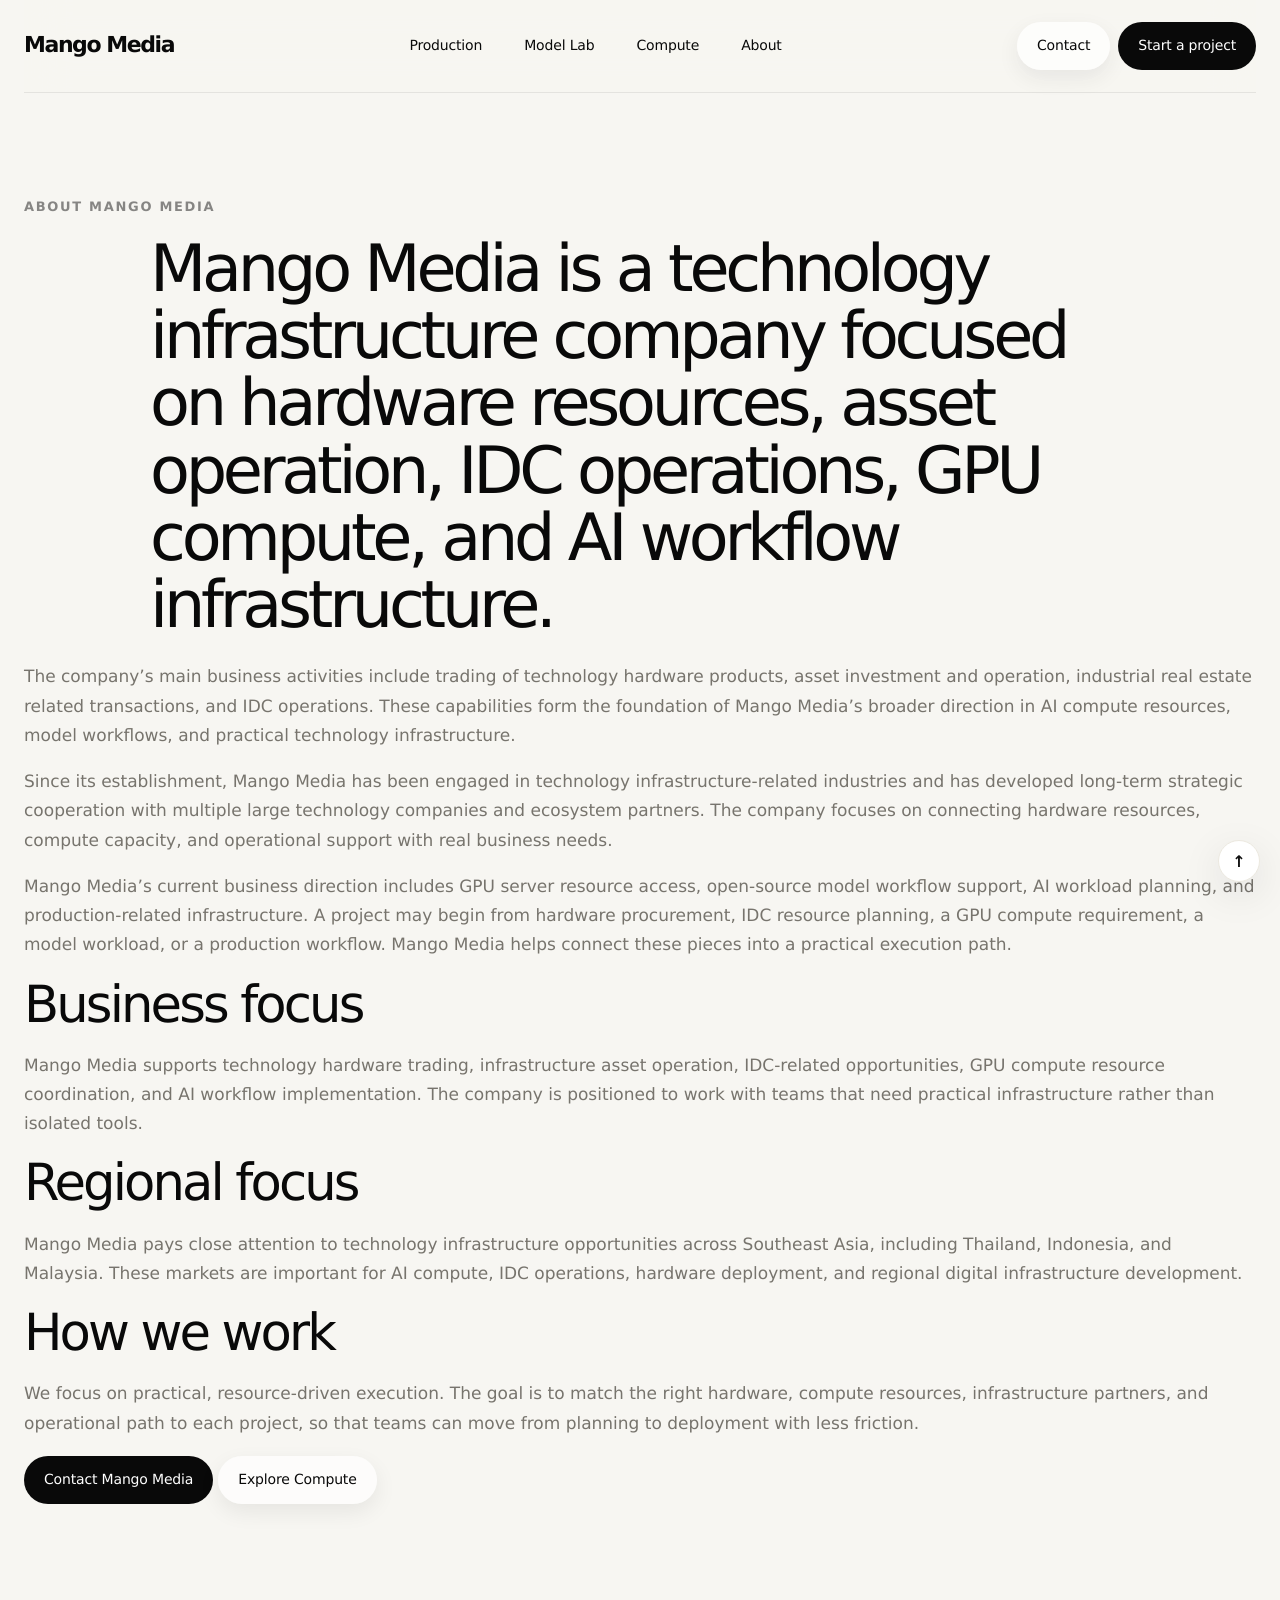
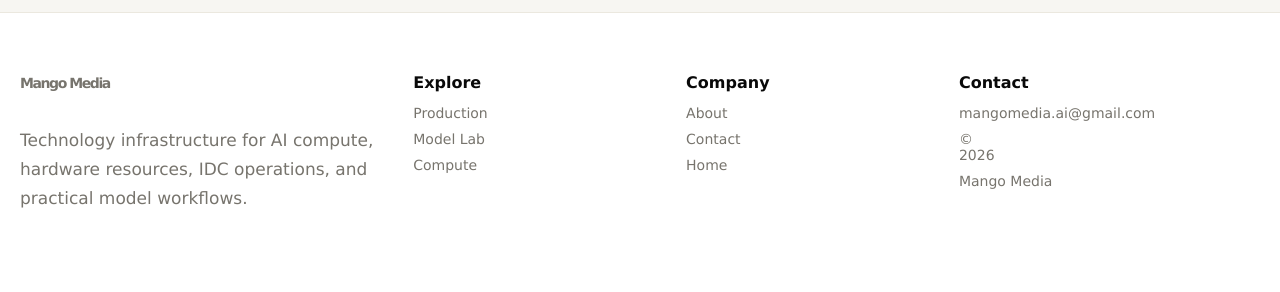
==== about.html @ fd99daa6 "Update about.html" ====
<!doctype html>
<html lang="en">
<head>
  <meta charset="utf-8" />
  <meta name="viewport" content="width=device-width, initial-scale=1" />

  <title>About | Mango Media</title>
  <meta
    name="description"
    content="Mango Media is a technology infrastructure company focused on technology hardware, asset operation, IDC operations, GPU compute resources, and AI workflows."
  />

  <meta property="og:title" content="About | Mango Media" />
  <meta
    property="og:description"
    content="Mango Media connects technology hardware, IDC operations, GPU compute resources, and practical AI workflow infrastructure."
  />
  <meta property="og:type" content="website" />
  <meta property="og:url" content="https://mangomedia.live/about.html" />
  <meta name="theme-color" content="#fbfaf7" />

  <link rel="stylesheet" href="./mango-soft-lsf-style-v5.css?v=20260709-v7" />
  <link rel="stylesheet" href="./mango-lsf-override.css?v=20260709-v1" />
  <link rel="stylesheet" href="./mango-content.css?v=20260710-about-company2" />
</head>

<body>
  <header class="site-header">
    <a class="logo" href="/" aria-label="Mango Media home">
      <span class="logo-symbol">M</span>
      <span>Mango Media</span>
    </a>

    <nav class="nav" aria-label="Main navigation">
      <a href="/production.html">Production</a>
      <a href="/models.html">Model Lab</a>
      <a href="/compute.html">Compute</a>
      <a href="/about.html">About</a>
    </nav>

    <div class="header-actions">
      <a class="soft-btn" href="mailto:mangomedia.ai@gmail.com">Contact</a>
      <a class="dark-btn" href="mailto:mangomedia.ai@gmail.com">Start a project</a>
    </div>
  </header>

  <main id="top">
    <section class="section about-plain-page">
      <div class="about-plain-inner">
        <p class="eyebrow">About Mango Media</p>

        <h1>
          Mango Media is a technology infrastructure company focused on hardware resources,
          asset operation, IDC operations, GPU compute, and AI workflow infrastructure.
        </h1>

        <div class="about-plain-copy">
          <p>
            The company’s main business activities include trading of technology hardware
            products, asset investment and operation, industrial real estate related
            transactions, and IDC operations. These capabilities form the foundation of
            Mango Media’s broader direction in AI compute resources, model workflows, and
            practical technology infrastructure.
          </p>

          <p>
            Since its establishment, Mango Media has been engaged in technology
            infrastructure-related industries and has developed long-term strategic
            cooperation with multiple large technology companies and ecosystem partners.
            The company focuses on connecting hardware resources, compute capacity, and
            operational support with real business needs.
          </p>

          <p>
            Mango Media’s current business direction includes GPU server resource access,
            open-source model workflow support, AI workload planning, and production-related
            infrastructure. A project may begin from hardware procurement, IDC resource
            planning, a GPU compute requirement, a model workload, or a production workflow.
            Mango Media helps connect these pieces into a practical execution path.
          </p>
        </div>

        <div class="about-plain-section">
          <h2>Business focus</h2>

          <p>
            Mango Media supports technology hardware trading, infrastructure asset operation,
            IDC-related opportunities, GPU compute resource coordination, and AI workflow
            implementation. The company is positioned to work with teams that need practical
            infrastructure rather than isolated tools.
          </p>
        </div>

        <div class="about-plain-section">
          <h2>Regional focus</h2>

          <p>
            Mango Media pays close attention to technology infrastructure opportunities
            across Southeast Asia, including Thailand, Indonesia, and Malaysia. These markets
            are important for AI compute, IDC operations, hardware deployment, and regional
            digital infrastructure development.
          </p>
        </div>

        <div class="about-plain-section">
          <h2>How we work</h2>

          <p>
            We focus on practical, resource-driven execution. The goal is to match the right
            hardware, compute resources, infrastructure partners, and operational path to
            each project, so that teams can move from planning to deployment with less
            friction.
          </p>
        </div>

        <div class="about-plain-links">
          <a class="dark-btn large" href="mailto:mangomedia.ai@gmail.com">
            Contact Mango Media
          </a>
          <a class="soft-btn large" href="/compute.html">
            Explore Compute
          </a>
        </div>
      </div>
    </section>
  </main>

  <footer class="footer">
    <div class="container footer-grid">
      <div>
        <a class="logo footer-logo" href="/">
          <span class="logo-symbol">M</span>
          <span>Mango Media</span>
        </a>
        <p>
          Technology infrastructure for AI compute, hardware resources, IDC operations,
          and practical model workflows.
        </p>
      </div>

      <div>
        <strong>Explore</strong>
        <a href="/production.html">Production</a>
        <a href="/models.html">Model Lab</a>
        <a href="/compute.html">Compute</a>
      </div>

      <div>
        <strong>Company</strong>
        <a href="/about.html">About</a>
        <a href="mailto:mangomedia.ai@gmail.com">Contact</a>
        <a href="/">Home</a>
      </div>

      <div>
        <strong>Contact</strong>
        <a href="mailto:mangomedia.ai@gmail.com">mangomedia.ai@gmail.com</a>
        <span>© <span id="year"></span> Mango Media</span>
      </div>
    </div>
  </footer>

  <a class="back-top" href="#top" aria-label="Back to top">↑</a>

  <script>
    document.getElementById("year").textContent = new Date().getFullYear();
  </script>
</body>
</html>
---- mango-soft-lsf-style-v5.css ----
:root {
  --bg: #fbfaf7;
  --paper: #ffffff;
  --text: #050505;
  --muted: #77746e;
  --line: #ebe8df;
  --blue: #e8edff;
  --pink: #fff1f1;
  --cream: #fbf5df;
  --mango: #ffb020;
  --orange: #ff8a1f;
  --shadow: 0 22px 72px rgba(16, 24, 40, 0.07);
  --radius: 28px;
  font-family: Inter, "Helvetica Neue", Arial, ui-sans-serif, system-ui, -apple-system, BlinkMacSystemFont, "Segoe UI", sans-serif;
}

* { box-sizing: border-box; }

html { scroll-behavior: smooth; }

body {
  margin: 0;
  color: var(--text);
  background: #fff;
  font-family: Inter, "Helvetica Neue", Arial, ui-sans-serif, system-ui, -apple-system, BlinkMacSystemFont, "Segoe UI", sans-serif;
  -webkit-font-smoothing: antialiased;
  text-rendering: geometricPrecision;
}

a { color: inherit; text-decoration: none; }

.container {
  width: min(1240px, calc(100% - 40px));
  margin: 0 auto;
}

.site-header {
  position: sticky;
  top: 0;
  z-index: 50;
  height: 100px;
  display: grid;
  grid-template-columns: 1fr auto 1fr;
  align-items: center;
  gap: 24px;
  padding: 0 34px;
  border-bottom: 1px solid rgba(235, 232, 223, 0.72);
  background: rgba(251, 250, 247, 0.92);
  backdrop-filter: blur(18px);
}

.logo {
  display: inline-flex;
  align-items: center;
  gap: 8px;
  justify-self: start;
  color: #050505;
  font-size: 24px;
  font-weight: 760;
  letter-spacing: -0.065em;
}

.logo-symbol { display: none; }

.nav {
  display: flex;
  align-items: center;
  justify-content: center;
  gap: 50px;
  color: #111;
  font-size: 17px;
  font-weight: 520;
  letter-spacing: -0.02em;
}

.nav a:hover { color: #57524c; }

.header-actions {
  justify-self: end;
  display: flex;
  align-items: center;
  gap: 14px;
}

.soft-btn,
.dark-btn,
.outline-btn {
  display: inline-flex;
  align-items: center;
  justify-content: center;
  min-height: 54px;
  padding: 0 26px;
  border-radius: 999px;
  font-size: 17px;
  font-weight: 650;
  letter-spacing: -0.025em;
  transition: transform .2s ease, box-shadow .2s ease, background .2s ease;
}

.soft-btn,
.outline-btn {
  color: #111;
  background: rgba(255, 255, 255, .74);
  box-shadow: 0 14px 42px rgba(16, 24, 40, .045);
}

.dark-btn {
  color: #fff;
  background: #050505;
  box-shadow: 0 14px 42px rgba(16, 24, 40, .13);
}

.dark-btn.large,
.soft-btn.large {
  min-height: 58px;
  padding: 0 30px;
}

.soft-btn:hover,
.dark-btn:hover,
.outline-btn:hover {
  transform: translateY(-2px);
}

.hero {
  position: relative;
  min-height: 570px;
  display: grid;
  align-items: center;
  overflow: hidden;
  border-bottom: 1px solid rgba(235, 232, 223, .66);
  background: #f8f7f1;
}

.hero-wash {
  position: absolute;
  inset: 0;
  background:
    radial-gradient(ellipse at 10% 26%, rgba(222, 229, 255, .86) 0%, rgba(232, 237, 255, .56) 20%, rgba(244, 246, 255, .18) 44%, transparent 67%),
    radial-gradient(ellipse at 53% 18%, rgba(255, 232, 231, .56) 0%, rgba(255, 241, 239, .34) 24%, rgba(255, 248, 246, .12) 46%, transparent 68%),
    radial-gradient(ellipse at 91% 26%, rgba(255, 244, 211, .92) 0%, rgba(255, 248, 226, .58) 24%, rgba(255, 251, 240, .18) 48%, transparent 71%),
    linear-gradient(180deg, #fdfdff 0%, #fbfaf6 56%, #f7f6ef 100%);
}

.hero-wash::before {
  content: "";
  position: absolute;
  inset: -30%;
  background:
    radial-gradient(ellipse at 13% 28%, rgba(174, 192, 255, .22), transparent 34%),
    radial-gradient(ellipse at 52% 16%, rgba(255, 184, 180, .14), transparent 34%),
    radial-gradient(ellipse at 90% 24%, rgba(255, 224, 135, .24), transparent 33%);
  filter: blur(96px);
  opacity: .8;
}

.hero-wash::after {
  content: "";
  position: absolute;
  inset: 0;
  background:
    linear-gradient(180deg, rgba(255,255,255,.44) 0%, rgba(255,255,255,.24) 46%, rgba(247,246,239,.72) 100%),
    radial-gradient(ellipse at 50% 76%, rgba(255,255,255,.30), transparent 50%);
}

.hero-inner {
  position: relative;
  z-index: 1;
  text-align: center;
  padding: 78px 0 88px;
}

.eyebrow {
  margin: 0 0 22px;
  color: rgba(0, 0, 0, .46);
  font-size: 13px;
  line-height: 1;
  font-weight: 650;
  letter-spacing: .13em;
  text-transform: uppercase;
}

h1, h2, h3, p { margin-top: 0; }

h1 {
  max-width: 980px;
  margin: 0 auto 24px;
  font-size: clamp(46px, 5.1vw, 72px);
  line-height: 1.03;
  letter-spacing: -0.065em;
  font-weight: 500;
}

h2 {
  margin-bottom: 20px;
  font-size: clamp(34px, 4vw, 58px);
  line-height: 1.06;
  letter-spacing: -0.056em;
  font-weight: 520;
}

h3 {
  margin-bottom: 12px;
  font-size: 24px;
  letter-spacing: -0.04em;
  font-weight: 620;
}

p {
  color: var(--muted);
  font-size: 17px;
  line-height: 1.72;
}

.lead {
  max-width: 860px;
  margin: 0 auto;
  color: #7a756e;
  font-size: clamp(16px, 1.65vw, 22px);
  line-height: 1.5;
  letter-spacing: -0.022em;
  font-weight: 400;
}

.hero-actions {
  display: flex;
  flex-wrap: wrap;
  justify-content: center;
  gap: 14px;
  margin-top: 34px;
}

.tabs-section {
  background: #f8f7f2;
  border-bottom: 1px solid rgba(235, 232, 223, 0.9);
}

.tab-row {
  display: flex;
  justify-content: center;
  gap: 36px;
  padding: 22px 0;
}

.tab-row a {
  padding: 14px 24px;
  border-radius: 999px;
  color: #77746e;
  font-size: 17px;
  font-weight: 520;
  letter-spacing: -0.02em;
}

.tab-row a.active {
  color: #111;
  background: #fff;
  box-shadow: 0 18px 50px rgba(16, 24, 40, .065);
}

.section {
  padding: 90px 0;
  background: #fff;
}

.soft-section,
.workflow-section {
  background: linear-gradient(180deg, #f8f7f2, #fff);
  border-top: 1px solid rgba(235,232,223,.78);
  border-bottom: 1px solid rgba(235,232,223,.78);
}

.section-title {
  max-width: 920px;
  margin-bottom: 40px;
}

.section-title.compact {
  max-width: 600px;
  margin-bottom: 0;
}

.feature-layout,
.workflow-grid,
.two-column {
  display: grid;
  grid-template-columns: .95fr 1.05fr;
  gap: 28px;
  align-items: center;
}

.large-card {
  min-height: 430px;
  padding: 40px;
  border-radius: var(--radius);
  background:
    radial-gradient(circle at 82% 16%, rgba(255, 235, 190, .46), transparent 14rem),
    linear-gradient(135deg, #ffffff 0%, #f7f7f4 100%);
  border: 1px solid var(--line);
  box-shadow: var(--shadow);
}

.card-kicker {
  color: #111;
  font-weight: 650;
  letter-spacing: .12em;
  text-transform: uppercase;
  font-size: 13px;
}

.large-card h3 {
  max-width: 560px;
  font-size: clamp(36px, 4vw, 56px);
  line-height: 1.06;
  font-weight: 520;
}

.stacked-cards,
.model-panel,
.workflow-board,
.tech-stack {
  display: grid;
  gap: 16px;
}

.mini-card,
.api-feature-grid article,
.application-grid article,
.tech-stack div,
.model-panel div,
.board-row,
.code-card,
.cta-box {
  border: 1px solid var(--line);
  border-radius: 26px;
  background: rgba(255,255,255,.92);
  box-shadow: 0 16px 60px rgba(16,24,40,.052);
}

.mini-card,
.model-panel div,
.tech-stack div {
  padding: 26px;
}

.number {
  display: inline-flex;
  align-items: center;
  justify-content: center;
  min-width: 44px;
  height: 44px;
  margin-bottom: 20px;
  padding: 0 12px;
  border-radius: 14px;
  color: #111;
  background: #f5f1e7;
  font-size: 13px;
  font-weight: 650;
}

.model-panel strong,
.model-panel span,
.tech-stack strong,
.tech-stack span {
  display: block;
}

.model-panel span,
.tech-stack span {
  margin-top: 8px;
  color: var(--muted);
  line-height: 1.65;
}

.board-row {
  display: grid;
  grid-template-columns: 64px 1fr;
  gap: 18px;
  padding: 24px;
}

.board-row.active {
  background:
    radial-gradient(circle at 90% 20%, rgba(255, 240, 190, .32), transparent 16rem),
    #fff;
}

.board-row > span {
  display: grid;
  place-items: center;
  width: 50px;
  height: 50px;
  border-radius: 16px;
  color: #111;
  background: #f5f1e7;
  font-weight: 650;
}

.board-row strong { display: block; margin-bottom: 7px; }
.board-row p { margin-bottom: 0; font-size: 15.5px; }

.api-section {
  background:
    radial-gradient(circle at 8% 16%, rgba(205, 216, 255, .28), transparent 26rem),
    radial-gradient(circle at 82% 20%, rgba(255, 238, 178, .28), transparent 28rem),
    #fff;
}

.api-heading {
  display: flex;
  justify-content: space-between;
  align-items: end;
  gap: 22px;
  margin-bottom: 34px;
}

.api-heading h2 { max-width: 780px; }

.api-grid {
  display: grid;
  grid-template-columns: 1.04fr .96fr;
  gap: 24px;
  align-items: stretch;
}

.code-card {
  overflow: hidden;
  background: #111;
  border-color: #242424;
  box-shadow: 0 24px 80px rgba(16, 24, 40, .16);
}

.code-top {
  display: flex;
  align-items: center;
  gap: 8px;
  padding: 16px 18px;
  border-bottom: 1px solid rgba(255,255,255,.10);
  color: #e6e6e6;
}

.code-top span {
  width: 11px;
  height: 11px;
  border-radius: 50%;
  background: #555;
}

.code-top span:first-child { background: #ff6b6b; }
.code-top span:nth-child(2) { background: #ffbf3f; }
.code-top span:nth-child(3) { background: #42c7ff; }

.code-top strong {
  margin-left: 8px;
  font-size: 13px;
}

pre {
  margin: 0;
  padding: 26px;
  overflow: auto;
  color: #f2f2f2;
  font-size: 14px;
  line-height: 1.75;
}

code { font-family: "SFMono-Regular", Consolas, "Liberation Mono", monospace; }

.api-feature-grid {
  display: grid;
  grid-template-columns: 1fr 1fr;
  gap: 14px;
}

.api-feature-grid article { padding: 24px; }
.api-feature-grid h3 { font-size: 20px; }
.api-feature-grid p { margin-bottom: 0; font-size: 15px; }

.application-grid {
  display: grid;
  grid-template-columns: repeat(3, 1fr);
  gap: 18px;
}

.application-grid article {
  min-height: 170px;
  padding: 26px;
}

.application-grid span {
  display: block;
  margin-bottom: 18px;
  color: #77746e;
  font-size: 13px;
  font-weight: 650;
  text-transform: uppercase;
  letter-spacing: .08em;
}

.application-grid p {
  margin-bottom: 0;
  font-size: 15px;
}

.final-cta { padding-bottom: 72px; }

.cta-box {
  padding: 54px;
  background:
    radial-gradient(circle at 18% 26%, rgba(205, 216, 255, .30), transparent 22rem),
    radial-gradient(circle at 78% 24%, rgba(255, 238, 178, .34), transparent 23rem),
    linear-gradient(135deg, #fff, #f8f7f2);
}

.cta-box h2 { max-width: 820px; }
.cta-box p { max-width: 760px; }

.footer {
  padding: 60px 0;
  border-top: 1px solid var(--line);
  background: white;
}

.footer-grid {
  display: grid;
  grid-template-columns: 1.5fr 1fr 1fr 1.25fr;
  gap: 32px;
}

.footer p {
  max-width: 360px;
  margin-top: 16px;
}

.footer strong,
.footer a,
.footer span { display: block; }

.footer strong { margin-bottom: 14px; }

.footer a,
.footer span {
  margin-bottom: 10px;
  color: var(--muted);
  font-size: 14px;
}

.back-top {
  position: fixed;
  right: 20px;
  bottom: 18px;
  display: grid;
  place-items: center;
  width: 42px;
  height: 42px;
  border: 1px solid var(--line);
  border-radius: 999px;
  background: white;
  box-shadow: 0 12px 40px rgba(16,24,40,.10);
  color: #111;
  font-weight: 650;
}

@media (max-width: 1060px) {
  .site-header {
    grid-template-columns: 1fr auto;
  }
  .nav {
    display: none;
  }
  .hero {
    min-height: 540px;
  }
  .feature-layout,
  .workflow-grid,
  .two-column,
  .api-grid {
    grid-template-columns: 1fr;
  }
  .section-title.compact { margin-bottom: 24px; }
  .application-grid { grid-template-columns: 1fr 1fr; }
  .footer-grid { grid-template-columns: 1fr 1fr; }
}

@media (max-width: 680px) {
  .container { width: min(100% - 28px, 1240px); }
  .site-header {
    height: 78px;
    padding: 0 16px;
  }
  .logo {
    font-size: 21px;
  }
  .soft-btn:not(.large) { display: none; }
  .dark-btn {
    min-height: 46px;
    padding: 0 17px;
    font-size: 15px;
  }
  .hero {
    min-height: 520px;
  }
  .hero-inner {
    padding: 68px 0 78px;
  }
  h1 {
    font-size: 40px;
    letter-spacing: -.055em;
    font-weight: 500;
  }
  h2 { font-size: 35px; }
  .lead { font-size: 18px; }
  .hero-actions,
  .hero-actions a { width: 100%; }
  .tab-row {
    justify-content: flex-start;
    gap: 8px;
    overflow-x: auto;
    padding: 18px 0;
  }
  .tab-row a {
    white-space: nowrap;
    font-size: 15px;
    padding: 12px 16px;
  }
  .section { padding: 64px 0; }
  .api-heading { display: block; }
  .api-feature-grid,
  .application-grid,
  .footer-grid { grid-template-columns: 1fr; }
  .large-card,
  .cta-box { padding: 28px; }
  pre { font-size: 12px; }
}
---- mango-lsf-override.css ----
/* Light Speed Future reference override layer for Mango Media */
:root {
  --paper: #f7f6f2;
  --white: #ffffff;
  --ink: #090909;
  --muted: #77746d;
  --line-soft: rgba(9, 9, 9, 0.08);
}

body {
  background: #f7f6f2 !important;
  color: var(--ink) !important;
  font-family: Inter, ui-sans-serif, system-ui, -apple-system, BlinkMacSystemFont, "Segoe UI", sans-serif !important;
}

.site-header {
  position: sticky !important;
  top: 0 !important;
  z-index: 100 !important;
  width: min(1400px, calc(100% - 48px)) !important;
  height: auto !important;
  margin: 0 auto !important;
  display: grid !important;
  grid-template-columns: auto 1fr auto !important;
  align-items: center !important;
  gap: 28px !important;
  padding: 22px 0 !important;
  border-bottom: 0 !important;
  background: rgba(247, 246, 242, 0.86) !important;
  backdrop-filter: blur(20px) !important;
  box-shadow: none !important;
}

.logo {
  display: inline-flex !important;
  align-items: center !important;
  gap: 8px !important;
  color: var(--ink) !important;
  font-size: 22px !important;
  font-weight: 760 !important;
  line-height: 1 !important;
  letter-spacing: -0.065em !important;
  white-space: nowrap !important;
}

.logo-symbol {
  display: none !important;
}

.nav {
  display: flex !important;
  justify-content: center !important;
  align-items: center !important;
  gap: 8px !important;
  color: var(--ink) !important;
  font-size: 14px !important;
  font-weight: 400 !important;
  letter-spacing: -0.012em !important;
}

.nav a {
  border-radius: 999px !important;
  padding: 11px 17px !important;
  background: transparent !important;
  transition: background 160ms ease, box-shadow 160ms ease, transform 160ms ease !important;
}

.nav a:hover {
  color: var(--ink) !important;
  background: rgba(9, 9, 9, 0.055) !important;
}

.header-actions {
  justify-self: end !important;
  gap: 8px !important;
}

.soft-btn,
.dark-btn,
.outline-btn {
  min-height: 48px !important;
  padding: 12px 20px !important;
  border-radius: 999px !important;
  border: 0 !important;
  font-size: 14px !important;
  font-weight: 400 !important;
  line-height: 1 !important;
  letter-spacing: -0.012em !important;
}

.soft-btn,
.outline-btn {
  color: var(--ink) !important;
  background: rgba(255, 255, 255, 0.72) !important;
  box-shadow: 0 8px 22px rgba(9, 9, 9, 0.07) !important;
}

.dark-btn {
  color: #ffffff !important;
  background: var(--ink) !important;
  box-shadow: none !important;
}

.dark-btn.large,
.soft-btn.large {
  min-height: 48px !important;
  padding: 12px 20px !important;
}

.hero {
  position: relative !important;
  width: min(1400px, calc(100% - 48px)) !important;
  min-height: 0 !important;
  margin: 0 auto !important;
  padding: 92px 0 54px !important;
  border: 0 !important;
  border-radius: 0 !important;
  background: transparent !important;
  box-shadow: none !important;
  overflow: visible !important;
  isolation: isolate !important;
  text-align: center !important;
}

.hero-wash {
  position: absolute !important;
  top: 0 !important;
  bottom: 0 !important;
  left: 50% !important;
  right: auto !important;
  width: 100vw !important;
  transform: translateX(-50%) !important;
  z-index: 0 !important;
  pointer-events: none !important;
  background:
    radial-gradient(circle at 12% 18%, rgba(49, 92, 255, 0.13), transparent 24rem),
    radial-gradient(circle at 58% 18%, rgba(255, 205, 222, 0.18), transparent 24rem),
    radial-gradient(circle at 92% 58%, rgba(232, 213, 180, 0.22), transparent 22rem),
    linear-gradient(135deg, #ffffff 0%, #f7f6f2 48%, #efede5 100%) !important;
}

.hero-wash::before {
  content: "" !important;
  position: absolute !important;
  inset: 0 !important;
  background:
    radial-gradient(circle at 30% 34%, rgba(180, 196, 255, 0.22), transparent 22rem),
    radial-gradient(circle at 66% 28%, rgba(255, 218, 230, 0.18), transparent 22rem) !important;
  filter: blur(10px) !important;
  opacity: 1 !important;
  pointer-events: none !important;
}

.hero-wash::after {
  display: none !important;
}

.hero-inner {
  position: relative !important;
  z-index: 1 !important;
  width: 100% !important;
  max-width: none !important;
  padding: 0 !important;
  text-align: center !important;
}

.hero .eyebrow {
  display: none !important;
}

.hero h1 {
  max-width: 780px !important;
  margin: 0 auto 24px !important;
  color: var(--ink) !important;
  font-size: clamp(30px, 4.2vw, 56px) !important;
  font-weight: 400 !important;
  line-height: 1.1 !important;
  letter-spacing: -0.044em !important;
}

.hero .lead {
  max-width: 680px !important;
  margin: 0 auto 28px !important;
  color: var(--muted) !important;
  font-size: clamp(16px, 1.35vw, 19px) !important;
  font-weight: 360 !important;
  line-height: 1.48 !important;
  letter-spacing: -0.018em !important;
}

.hero-actions {
  justify-content: center !important;
  flex-wrap: wrap !important;
  gap: 12px !important;
  margin-top: 0 !important;
  margin-bottom: 54px !important;
}

.tabs-section {
  background: rgba(247, 246, 242, 0.84) !important;
  border-bottom: 0 !important;
  backdrop-filter: blur(18px) !important;
}

.tabs-section .container {
  width: min(1400px, calc(100% - 48px)) !important;
}

.tab-row {
  justify-content: center !important;
  gap: 10px !important;
  padding: 14px 0 !important;
}

.tab-row a {
  border-radius: 999px !important;
  padding: 10px 15px !important;
  color: var(--muted) !important;
  font-size: 14px !important;
  font-weight: 400 !important;
  letter-spacing: -0.012em !important;
}

.tab-row a.active,
.tab-row a:hover {
  background: #ffffff !important;
  color: var(--ink) !important;
  box-shadow: 0 8px 24px rgba(9, 9, 9, 0.06) !important;
}

.section {
  width: min(1400px, calc(100% - 48px)) !important;
  margin: 0 auto !important;
  padding: 108px 0 !important;
  border-top: 1px solid var(--line-soft) !important;
  background: transparent !important;
}

.section-title,
.api-heading {
  margin-bottom: 44px !important;
}

.section-title h2,
.api-heading h2,
.cta-box h2,
.large-card h3 {
  font-size: clamp(21px, 2.2vw, 32px) !important;
  font-weight: 320 !important;
  line-height: 1.18 !important;
  letter-spacing: -0.034em !important;
}

.section-title p,
.api-heading p,
.card-kicker,
.application-grid span {
  color: var(--muted) !important;
  font-size: clamp(17px, 1.25vw, 20px) !important;
  font-weight: 360 !important;
  letter-spacing: -0.01em !important;
  text-transform: none !important;
}

.section-title > p:not(.eyebrow),
.section-title span,
.api-heading span,
.mini-card p,
.model-panel span,
.tech-stack span,
.application-grid p,
.board-row p,
.cta-box p {
  color: var(--muted) !important;
  font-size: clamp(15px, 1.18vw, 18px) !important;
  font-weight: 360 !important;
  line-height: 1.55 !important;
  letter-spacing: -0.018em !important;
}

.mini-card,
.model-panel div,
.tech-stack div,
.board-row,
.api-feature-grid article,
.application-grid article,
.cta-box {
  border: 1px solid var(--line-soft) !important;
  background: rgba(255, 255, 255, 0.72) !important;
  box-shadow: none !important;
}

@media (max-width: 1120px) {
  .site-header,
  .hero,
  .section,
  .tabs-section .container {
    width: min(100% - 32px, 1400px) !important;
  }

  .site-header {
    grid-template-columns: 1fr auto !important;
    row-gap: 10px !important;
    align-items: center !important;
  }

  .nav {
    grid-column: 1 / -1 !important;
    justify-content: flex-start !important;
    overflow-x: auto !important;
    padding: 8px 0 2px !important;
    scrollbar-width: none !important;
  }

  .nav::-webkit-scrollbar {
    display: none !important;
  }
}

@media (max-width: 720px) {
  .site-header,
  .hero,
  .section,
  .tabs-section .container {
    width: min(100% - 24px, 1400px) !important;
  }

  .logo {
    font-size: 20px !important;
  }

  .soft-btn:not(.large) {
    display: none !important;
  }

  .hero {
    padding: 58px 0 34px !important;
  }

  .hero h1 {
    max-width: 92% !important;
    font-size: clamp(30px, 9vw, 44px) !important;
    line-height: 1.08 !important;
  }

  .hero .lead {
    max-width: 92% !important;
    font-size: 16px !important;
    line-height: 1.5 !important;
  }

  .hero-actions {
    margin-bottom: 36px !important;
  }

  .dark-btn,
  .soft-btn,
  .outline-btn {
    min-height: 42px !important;
    padding: 10px 15px !important;
    font-size: 14px !important;
  }
}
---- mango-content.css ----
/* Mango Media content structure */

.centered-home {
  max-width: 780px;
  margin-left: auto;
  margin-right: auto;
  text-align: center;
}
.home-summary .centered-home {
  max-width: 1120px;
}

.home-summary .centered-home h2 {
  max-width: 1120px;
  margin-left: auto;
  margin-right: auto;
}

/* Capability cards */

.capability-grid {
  display: grid;
  grid-template-columns: repeat(3, minmax(0, 1fr));
  gap: 18px;
}

.capability-card,
.detail-card,
.detail-panel {
  border: 1px solid rgba(9, 9, 9, 0.08);
  border-radius: 28px;
  background: rgba(255, 255, 255, 0.72);
  padding: 26px;
}

.capability-card {
  min-height: 280px;
  display: flex;
  flex-direction: column;
}

.capability-card h3,
.detail-card h3,
.detail-panel h3 {
  margin: 0 0 12px;
  font-size: clamp(18px, 1.6vw, 24px);
  font-weight: 360;
  line-height: 1.18;
  letter-spacing: -0.032em;
}

.capability-card p,
.detail-card p,
.detail-panel p,
.detail-card li,
.detail-panel li {
  color: var(--muted, #77746d);
  font-size: clamp(15px, 1.08vw, 17px);
  font-weight: 360;
  line-height: 1.55;
  letter-spacing: -0.018em;
}

.card-link {
  width: fit-content;
  margin-top: auto;
  border-radius: 999px;
  padding: 10px 14px;
  color: #090909;
  background: #ffffff;
  box-shadow: 0 8px 24px rgba(9, 9, 9, 0.06);
  font-size: 14px;
}

/* Generic split layout */

.split-lite {
  display: grid;
  grid-template-columns: 0.9fr 0.8fr;
  gap: 56px;
  align-items: start;
}

/* Subpage layout */

.subpage-hero .hero-inner {
  padding: 72px 0 76px;
}

.subpage-hero h1 {
  max-width: 860px;
}

.detail-grid {
  display: grid;
  grid-template-columns: repeat(3, minmax(0, 1fr));
  gap: 18px;
}

.detail-grid.two {
  grid-template-columns: repeat(2, minmax(0, 1fr));
}

.detail-card ul,
.detail-panel ul {
  margin: 18px 0 0;
  padding-left: 18px;
}

.detail-card li,
.detail-panel li {
  margin-bottom: 8px;
}

.detail-panel {
  margin-top: 18px;
}

.back-link {
  display: inline-flex;
  width: fit-content;
  margin-bottom: 24px;
  border-radius: 999px;
  padding: 10px 14px;
  color: #090909;
  background: rgba(255, 255, 255, 0.72);
  box-shadow: 0 8px 24px rgba(9, 9, 9, 0.06);
  font-size: 14px;
}

/* Homepage media system section */

.media-system-section {
  padding: 72px 0;
}

.media-system-panel {
  position: relative;
  overflow: hidden;
  display: grid;
  grid-template-columns: 0.95fr 0.75fr;
  gap: 56px;
  align-items: center;

  border: 1px solid rgba(9, 9, 9, 0.075);
  border-radius: 34px;
  padding: clamp(34px, 5vw, 64px);

  background:
    radial-gradient(circle at 10% 22%, rgba(49, 92, 255, 0.10), transparent 24rem),
    radial-gradient(circle at 52% 20%, rgba(255, 205, 222, 0.10), transparent 26rem),
    radial-gradient(circle at 92% 72%, rgba(232, 213, 180, 0.14), transparent 24rem),
    linear-gradient(135deg, #ffffff 0%, #f8f7f3 52%, #f1efe8 100%);

  box-shadow: 0 22px 70px rgba(9, 9, 9, 0.055);
}

.media-system-copy {
  max-width: 760px;
}

.media-system-copy .eyebrow {
  margin-bottom: 18px;
}

.media-system-copy h2 {
  max-width: 760px;
  margin: 0 0 24px;
  color: #090909;
  font-size: clamp(34px, 3.8vw, 56px);
  font-weight: 360;
  line-height: 1.08;
  letter-spacing: -0.055em;
}

.media-system-copy p:not(.eyebrow) {
  max-width: 720px;
  margin: 0;
  color: #77746d;
  font-size: clamp(16px, 1.15vw, 19px);
  font-weight: 360;
  line-height: 1.58;
  letter-spacing: -0.018em;
}

.media-system-stack {
  display: grid;
  gap: 14px;
}

.media-system-item {
  display: grid;
  grid-template-columns: 46px 1fr;
  gap: 18px;
  align-items: start;

  border: 1px solid rgba(9, 9, 9, 0.07);
  border-radius: 22px;
  padding: 22px;

  background: rgba(255, 255, 255, 0.68);
  box-shadow: 0 12px 34px rgba(9, 9, 9, 0.035);
}

.media-system-item span {
  display: inline-flex;
  align-items: center;
  justify-content: center;

  width: 38px;
  height: 38px;
  border-radius: 999px;

  background: rgba(255, 255, 255, 0.82);
  box-shadow: 0 8px 22px rgba(9, 9, 9, 0.055);

  color: #090909;
  font-size: 13px;
  font-weight: 420;
}

.media-system-item h3 {
  margin: 0 0 8px;
  color: #090909;
  font-size: clamp(18px, 1.3vw, 22px);
  font-weight: 380;
  line-height: 1.18;
  letter-spacing: -0.032em;
}

.media-system-item p {
  margin: 0;
  color: #77746d;
  font-size: 15.5px;
  font-weight: 360;
  line-height: 1.55;
  letter-spacing: -0.018em;
}
/* Model Lab page */

.model-modal-hero {
  min-height: auto;
  display: grid;
  place-items: center;
  padding: 82px 24px 70px !important;
  border-top: 0 !important;

  background:
    radial-gradient(circle at 18% 34%, rgba(185, 198, 255, 0.16), transparent 30rem),
    radial-gradient(circle at 54% 24%, rgba(255, 214, 230, 0.13), transparent 32rem),
    radial-gradient(circle at 92% 48%, rgba(232, 213, 180, 0.18), transparent 30rem),
    linear-gradient(180deg, #fbfaf7 0%, #f7f5ef 100%);
}

.model-modal-hero-inner {
  max-width: 880px;
  margin: 0 auto;
  text-align: center;
}

.model-modal-hero h1 {
  max-width: 780px;
  margin: 0 auto 22px;
  color: #090909;
  font-size: clamp(36px, 4.4vw, 60px);
  font-weight: 360;
  line-height: 1.08;
  letter-spacing: -0.055em;
}

.model-modal-hero p:not(.eyebrow) {
  max-width: 680px;
  margin: 0 auto;
  color: #77746d;
  font-size: clamp(16px, 1.15vw, 19px);
  font-weight: 360;
  line-height: 1.58;
  letter-spacing: -0.018em;
}

.model-modal-actions {
  justify-content: center !important;
  margin-top: 30px !important;
}

/* Model Lab section spacing */

.section.model-modal-cloud,
.section.model-modal-workloads,
.section.model-modal-deep-section,
.section.model-modal-infra,
.section.model-modal-examples {
  padding-top: 64px !important;
  padding-bottom: 64px !important;
}

.section.model-modal-cloud {
  padding-top: 70px !important;
}

.section.model-modal-examples {
  padding-bottom: 82px !important;
}

/* Model Lab headings */

.model-modal-section-title,
.model-modal-workloads-heading {
  width: min(1400px, calc(100% - 64px));
  margin: 0 auto 28px;
}

.model-modal-section-title h2,
.model-modal-workloads-heading h2 {
  max-width: 820px;
  margin: 0;
  color: #090909;
  font-size: clamp(30px, 3.2vw, 46px);
  font-weight: 360;
  line-height: 1.1;
  letter-spacing: -0.048em;
}

.model-modal-section-title p:not(.eyebrow),
.model-modal-workloads-heading p:not(.eyebrow) {
  max-width: 720px;
  margin: 16px 0 0;
  color: #77746d;
  font-size: clamp(16px, 1.15vw, 19px);
  font-weight: 360;
  line-height: 1.58;
  letter-spacing: -0.018em;
}

/* Modal-style feature cards, compacted to Mango scale */

.model-modal-feature-grid {
  width: min(1400px, calc(100% - 64px));
  margin: 0 auto;
  display: grid;
  grid-template-columns: repeat(4, minmax(0, 1fr));
  border-top: 1px solid rgba(9, 9, 9, 0.08);
  border-left: 1px solid rgba(9, 9, 9, 0.08);
}

.model-modal-feature-card {
  min-height: 245px;
  padding: 26px;
  border-right: 1px solid rgba(9, 9, 9, 0.08);
  border-bottom: 1px solid rgba(9, 9, 9, 0.08);
  background: rgba(255, 255, 255, 0.56);
}

.model-modal-feature-card span {
  color: #77746d;
  font-size: 13px;
  font-weight: 420;
  line-height: 1.2;
}

.model-modal-feature-card h3 {
  margin: 28px 0 12px;
  color: #090909;
  font-size: clamp(17px, 1.3vw, 22px);
  font-weight: 360;
  line-height: 1.2;
  letter-spacing: -0.032em;
}

.model-modal-feature-card p {
  margin: 0;
  color: #77746d;
  font-size: clamp(15px, 1.02vw, 17px);
  font-weight: 360;
  line-height: 1.55;
  letter-spacing: -0.018em;
}

/* Model workloads showcase */

.model-workload-showcase {
  padding-top: 86px !important;
  padding-bottom: 96px !important;
  background:
    radial-gradient(circle at 18% 18%, rgba(120, 255, 130, 0.10), transparent 28rem),
    linear-gradient(180deg, #e2f4e1 0%, #dff0dd 100%);
  border-top: 1px solid rgba(9, 9, 9, 0.06);
  border-bottom: 1px solid rgba(9, 9, 9, 0.06);
}

.model-workload-inner {
  width: min(1400px, calc(100% - 72px));
  margin: 0 auto;
}

.model-workload-heading {
  margin-bottom: 56px;
}

.model-workload-heading h2 {
  max-width: 820px;
  margin: 0;
  color: #090909;
  font-size: clamp(30px, 3.2vw, 46px);
  font-weight: 360;
  line-height: 1.1;
  letter-spacing: -0.048em;
}

.model-workload-visual-grid {
  display: grid;
  grid-template-columns: repeat(3, minmax(0, 1fr));
  gap: 24px;
}

.model-workload-visual-card h3 {
  margin: 22px 0 10px;
  color: #090909;
  font-size: clamp(20px, 1.65vw, 26px);
  font-weight: 360;
  line-height: 1.16;
  letter-spacing: -0.038em;
}

.model-workload-visual-card p {
  max-width: 390px;
  margin: 0;
  color: rgba(60, 85, 60, 0.76);
  font-size: clamp(15px, 1.08vw, 18px);
  font-weight: 360;
  line-height: 1.55;
  letter-spacing: -0.018em;
}

.model-workload-visual {
  height: clamp(220px, 17vw, 270px);
  display: grid;
  place-items: center;
  overflow: hidden;
  background:
    radial-gradient(circle at 72% 18%, rgba(124, 251, 111, 0.16), transparent 13rem),
    radial-gradient(circle at 28% 80%, rgba(124, 251, 111, 0.08), transparent 12rem),
    linear-gradient(135deg, #121812 0%, #293528 52%, #566353 100%);
}

.model-workload-visual.visual-dark {
  background:
    radial-gradient(circle at 72% 18%, rgba(124, 251, 111, 0.16), transparent 13rem),
    radial-gradient(circle at 28% 80%, rgba(124, 251, 111, 0.08), transparent 12rem),
    linear-gradient(135deg, #121812 0%, #293528 52%, #566353 100%);
}

.model-icon-cube {
  width: 86px;
  height: 86px;
  border: 10px solid #7cfb6f;
  transform: rotate(45deg);
  box-shadow:
    18px 18px 0 rgba(124, 251, 111, 0.22),
    0 0 42px rgba(124, 251, 111, 0.24);
}

.model-icon-steps {
  display: grid;
  gap: 6px;
  transform: skewY(-28deg) rotate(-8deg);
}

.model-icon-steps span {
  display: block;
  width: 110px;
  height: 18px;
  background: #7cfb6f;
  box-shadow: 0 10px 0 rgba(124, 251, 111, 0.24);
}

.model-icon-steps span:nth-child(2) {
  width: 92px;
}

.model-icon-steps span:nth-child(3) {
  width: 74px;
}

.model-icon-steps span:nth-child(4) {
  width: 56px;
}

.model-icon-layers {
  position: relative;
  width: 120px;
  height: 120px;
}

.model-icon-layers span {
  position: absolute;
  left: 50%;
  width: 92px;
  height: 92px;
  border: 9px solid #7cfb6f;
  transform: translateX(-50%) rotate(45deg);
}

.model-icon-layers span:nth-child(1) {
  top: 0;
}

.model-icon-layers span:nth-child(2) {
  top: 28px;
  opacity: 0.86;
}

.model-icon-layers span:nth-child(3) {
  top: 56px;
  opacity: 0.72;
}

.model-workload-divider {
  height: 1px;
  margin: 74px 0;
  background: rgba(60, 85, 60, 0.22);
}

.model-inference-showcase {
  display: grid;
  grid-template-columns: minmax(0, 0.72fr) minmax(0, 1.28fr);
  gap: clamp(56px, 7vw, 104px);
  align-items: start;
}

.model-inference-copy h2 {
  max-width: 420px;
  margin: 0 0 22px;
  color: #090909;
  font-size: clamp(32px, 3.6vw, 52px);
  font-weight: 360;
  line-height: 1.08;
  letter-spacing: -0.052em;
}

.model-inference-copy p {
  max-width: 360px;
  margin: 0 0 26px;
  color: rgba(60, 85, 60, 0.76);
  font-size: clamp(15px, 1.05vw, 17px);
  line-height: 1.55;
  letter-spacing: -0.018em;
}

.model-inference-feature-grid {
  display: grid;
  grid-template-columns: repeat(2, minmax(0, 1fr));
  gap: 58px 70px;
}

.model-inference-feature-grid article {
  display: grid;
  grid-template-columns: 28px 1fr;
  gap: 18px;
  align-items: start;
}

.model-feature-icon {
  display: inline-flex;
  align-items: center;
  justify-content: center;
  width: 22px;
  height: 22px;
  border: 1.5px solid rgba(9, 9, 9, 0.75);
  border-radius: 5px;
  color: #090909;
  font-size: 11px;
  font-weight: 520;
  line-height: 1;
}

.model-inference-feature-grid h3 {
  margin: 0 0 14px;
  color: #090909;
  font-size: clamp(17px, 1.28vw, 21px);
  font-weight: 380;
  line-height: 1.18;
  letter-spacing: -0.032em;
}

.model-inference-feature-grid p {
  max-width: 360px;
  margin: 0;
  color: rgba(60, 85, 60, 0.76);
  font-size: clamp(15px, 1.02vw, 17px);
  line-height: 1.55;
  letter-spacing: -0.018em;
}

/* Example cards retained */

.model-modal-example-grid article {
  min-height: 210px;
  border: 1px solid rgba(9, 9, 9, 0.08);
  border-radius: 26px;
  background: rgba(255, 255, 255, 0.72);
  padding: 24px;
}

.model-modal-example-grid h3 {
  margin: 0 0 12px;
  color: #090909;
  font-size: clamp(17px, 1.3vw, 22px);
  font-weight: 360;
  line-height: 1.2;
  letter-spacing: -0.032em;
}

.model-modal-example-grid p {
  margin: 0;
  color: #77746d;
  font-size: clamp(15px, 1.02vw, 17px);
  font-weight: 360;
  line-height: 1.55;
  letter-spacing: -0.018em;
}

@media (max-width: 1100px) {
  .model-workload-visual-grid,
  .model-inference-showcase,
  .model-inference-feature-grid {
    grid-template-columns: 1fr;
  }

  .model-inference-feature-grid {
    gap: 30px;
  }
}

@media (max-width: 720px) {
  .model-workload-showcase {
    padding-top: 64px !important;
    padding-bottom: 70px !important;
  }

  .model-workload-inner {
    width: min(100% - 28px, 1400px);
  }

  .model-workload-heading {
    margin-bottom: 36px;
  }

  .model-workload-divider {
    margin: 48px 0;
  }

  .model-workload-visual {
    height: 220px;
  }
}

/* Deep sections */

.model-modal-deep-grid {
  width: min(1400px, calc(100% - 64px));
  margin: 0 auto;
  display: grid;
  grid-template-columns: minmax(0, 0.9fr) minmax(380px, 1fr);
  gap: clamp(42px, 5vw, 76px);
  align-items: center;
}

.model-modal-deep-grid.reverse {
  grid-template-columns: minmax(380px, 1fr) minmax(0, 0.9fr);
}

.model-modal-deep-grid h2 {
  max-width: 720px;
  margin: 0 0 18px;
  color: #090909;
  font-size: clamp(30px, 3.2vw, 46px);
  font-weight: 360;
  line-height: 1.1;
  letter-spacing: -0.048em;
}

.model-modal-deep-grid p {
  max-width: 680px;
  margin: 0 0 24px;
  color: #77746d;
  font-size: clamp(16px, 1.15vw, 19px);
  font-weight: 360;
  line-height: 1.58;
  letter-spacing: -0.018em;
}

.model-modal-checklist {
  display: grid;
  gap: 14px;
}

.model-modal-checklist article {
  border: 1px solid rgba(9, 9, 9, 0.08);
  border-radius: 24px;
  background: rgba(255, 255, 255, 0.70);
  padding: 22px;
}

.model-modal-checklist span {
  display: inline-flex;
  margin-bottom: 16px;
  border-radius: 999px;
  padding: 7px 11px;
  background: #f1efe8;
  color: #090909;
  font-size: 13px;
}

.model-modal-checklist strong {
  display: block;
  margin-bottom: 8px;
  color: #090909;
  font-size: clamp(18px, 1.35vw, 22px);
  font-weight: 360;
  line-height: 1.18;
  letter-spacing: -0.034em;
}

.model-modal-checklist p {
  margin: 0;
  color: #77746d;
  font-size: 15.5px;
  line-height: 1.55;
}

/* Code panel */

.model-modal-code-panel {
  overflow: hidden;
  border: 1px solid rgba(9, 9, 9, 0.08);
  border-radius: 30px;
  background: #111111;
  color: #ffffff;
  box-shadow: 0 22px 66px rgba(9, 9, 9, 0.08);
}

.model-modal-code-panel pre {
  margin: 0;
  padding: clamp(24px, 3.2vw, 36px);
  white-space: pre-wrap;
  color: rgba(255, 255, 255, 0.82);
  font-size: 14px;
  line-height: 1.6;
}

/* Infrastructure and examples */

.model-modal-infra-grid,
.model-modal-example-grid {
  width: min(1400px, calc(100% - 64px));
  margin: 28px auto 0;
  display: grid;
  grid-template-columns: repeat(4, minmax(0, 1fr));
  gap: 16px;
}

.model-modal-infra-grid article {
  border-top: 1px solid rgba(9, 9, 9, 0.12);
  padding-top: 18px;
}

.model-modal-infra-grid strong {
  display: block;
  margin-bottom: 8px;
  color: #090909;
  font-size: clamp(18px, 1.35vw, 22px);
  font-weight: 360;
  line-height: 1.18;
  letter-spacing: -0.034em;
}

.model-modal-infra-grid span,
.model-modal-example-grid span {
  color: #77746d;
  font-size: 15px;
  line-height: 1.5;
}

.model-modal-example-grid article span {
  display: inline-flex;
  margin-bottom: 20px;
  border-radius: 999px;
  padding: 7px 11px;
  background: #f1efe8;
  color: #090909;
  font-size: 13px;
}

/* Responsive */

@media (max-width: 1100px) {
  .model-modal-feature-grid,
  .model-modal-workload-grid,
  .model-modal-infra-grid,
  .model-modal-example-grid {
    grid-template-columns: repeat(2, minmax(0, 1fr));
  }

  .model-modal-deep-grid,
  .model-modal-deep-grid.reverse {
    grid-template-columns: 1fr;
    gap: 32px;
  }

  .model-modal-code-panel {
    max-width: 720px;
  }
}

@media (max-width: 720px) {
  .model-modal-hero {
    padding: 68px 20px 58px !important;
  }

  .model-modal-hero h1 {
    font-size: clamp(34px, 10vw, 46px);
    line-height: 1.08;
  }

  .section.model-modal-cloud,
  .section.model-modal-workloads,
  .section.model-modal-deep-section,
  .section.model-modal-infra,
  .section.model-modal-examples {
    padding-top: 48px !important;
    padding-bottom: 48px !important;
  }

  .model-modal-section-title,
  .model-modal-workloads-heading,
  .model-modal-feature-grid,
  .model-modal-workload-grid,
  .model-modal-deep-grid,
  .model-modal-infra-grid,
  .model-modal-example-grid {
    width: min(100% - 28px, 1400px);
  }

  .model-modal-feature-grid,
  .model-modal-workload-grid,
  .model-modal-infra-grid,
  .model-modal-example-grid {
    grid-template-columns: 1fr;
  }

  .model-modal-feature-card,
  .model-modal-workload-grid article,
  .model-modal-example-grid article {
    min-height: auto;
  }

  .model-modal-feature-card h3 {
    margin-top: 24px;
  }
}
/* Model Lab final CTA */

#contact.model-page-cta.final-cta {
  width: 100% !important;
  max-width: none !important;
  margin-left: auto !important;
  margin-right: auto !important;
  padding-top: 44px !important;
  padding-right: 0 !important;
  padding-bottom: 84px !important;
  padding-left: 0 !important;
}

#contact.model-page-cta.final-cta > .container {
  width: min(1840px, calc(100vw - 48px)) !important;
  max-width: none !important;
  margin-left: auto !important;
  margin-right: auto !important;
  padding-left: 0 !important;
  padding-right: 0 !important;
}

#contact.model-page-cta.final-cta .cta-box {
  position: relative !important;
  overflow: hidden !important;

  width: 100% !important;
  min-height: 180px !important;

  display: grid !important;
  grid-template-columns: minmax(0, 1fr) auto !important;
  grid-template-areas:
    "title actions"
    "copy actions" !important;
  align-items: center !important;
  gap: 10px 60px !important;

  border: 1px solid rgba(9, 9, 9, 0.07) !important;
  border-radius: 34px !important;
  padding: clamp(30px, 3vw, 44px) clamp(48px, 5vw, 84px) !important;

  background:
    radial-gradient(circle at 7% 48%, rgba(185, 198, 255, 0.18), transparent 32rem),
    radial-gradient(circle at 48% 42%, rgba(255, 214, 230, 0.16), transparent 34rem),
    radial-gradient(circle at 94% 50%, rgba(232, 213, 180, 0.20), transparent 32rem),
    linear-gradient(90deg, #fbfcff 0%, #fffafb 48%, #f8f4ec 100%) !important;

  box-shadow:
    0 22px 64px rgba(9, 9, 9, 0.05),
    inset 0 1px 0 rgba(255, 255, 255, 0.78) !important;
}

#contact.model-page-cta.final-cta .cta-box::before {
  content: "" !important;
  position: absolute !important;
  inset: -36% !important;
  z-index: 0 !important;
  pointer-events: none !important;

  background:
    radial-gradient(circle at 12% 50%, rgba(170, 188, 255, 0.20), transparent 28rem),
    radial-gradient(circle at 50% 46%, rgba(255, 210, 226, 0.16), transparent 30rem),
    radial-gradient(circle at 88% 52%, rgba(229, 209, 176, 0.20), transparent 30rem) !important;

  filter: blur(38px) !important;
  opacity: 0.62 !important;
}

#contact.model-page-cta.final-cta .cta-box::after {
  content: none !important;
}

#contact.model-page-cta.final-cta .cta-box > * {
  position: relative !important;
  z-index: 1 !important;
}

#contact.model-page-cta.final-cta .cta-box h2 {
  grid-area: title !important;
  max-width: 980px !important;
  margin: 0 !important;
  font-size: clamp(30px, 2.25vw, 42px) !important;
  line-height: 1.12 !important;
}

#contact.model-page-cta.final-cta .cta-box p {
  grid-area: copy !important;
  max-width: 900px !important;
  margin: 0 !important;
  font-size: clamp(15px, 1vw, 17px) !important;
  line-height: 1.5 !important;
}

#contact.model-page-cta.final-cta .cta-box .hero-actions {
  grid-area: actions !important;
  justify-content: flex-end !important;
  margin: 0 !important;
  white-space: nowrap !important;
}

@media (max-width: 900px) {
  #contact.model-page-cta.final-cta {
    padding-top: 40px !important;
    padding-bottom: 72px !important;
  }

  #contact.model-page-cta.final-cta > .container {
    width: min(100% - 28px, 1840px) !important;
  }

  #contact.model-page-cta.final-cta .cta-box {
    min-height: auto !important;
    border-radius: 30px !important;
    padding: 30px 24px !important;
    grid-template-columns: 1fr !important;
    grid-template-areas:
      "title"
      "copy"
      "actions" !important;
    gap: 18px !important;
  }

  #contact.model-page-cta.final-cta .cta-box .hero-actions {
    justify-content: flex-start !important;
    flex-wrap: wrap !important;
    white-space: normal !important;
  }
}
/* Compute page */

.compute-hero {
  display: grid;
  place-items: center;
  padding: 82px 24px 74px !important;
  border-top: 0 !important;

  background:
    radial-gradient(circle at 18% 34%, rgba(185, 198, 255, 0.16), transparent 30rem),
    radial-gradient(circle at 54% 24%, rgba(255, 214, 230, 0.13), transparent 32rem),
    radial-gradient(circle at 92% 48%, rgba(232, 213, 180, 0.18), transparent 30rem),
    linear-gradient(180deg, #fbfaf7 0%, #f7f5ef 100%);
}

.compute-hero-inner {
  max-width: 940px;
  margin: 0 auto;
  text-align: center;
}

.compute-hero h1 {
  max-width: 860px;
  margin: 0 auto 22px;
  color: #090909;
  font-size: clamp(40px, 4.8vw, 68px);
  font-weight: 360;
  line-height: 1.06;
  letter-spacing: -0.058em;
}

.compute-hero p:not(.eyebrow) {
  max-width: 760px;
  margin: 0 auto;
  color: #77746d;
  font-size: clamp(16px, 1.15vw, 19px);
  font-weight: 360;
  line-height: 1.58;
  letter-spacing: -0.018em;
}

.compute-actions {
  justify-content: center !important;
  margin-top: 30px !important;
}

.compute-section-title {
  width: min(1400px, calc(100% - 64px));
  margin: 0 auto 30px;
}

.compute-section-title h2 {
  max-width: 820px;
  margin: 0;
  color: #090909;
  font-size: clamp(30px, 3.2vw, 46px);
  font-weight: 360;
  line-height: 1.1;
  letter-spacing: -0.048em;
}

.compute-section-title p:not(.eyebrow) {
  max-width: 720px;
  margin: 16px auto 0;
  color: #77746d;
  font-size: clamp(16px, 1.15vw, 19px);
  line-height: 1.58;
}

/* Compute resource sections */

.compute-power-section,
.compute-product-section,
.compute-workstation-section,
.compute-server-section-dark {
  padding-top: 72px !important;
  padding-bottom: 76px !important;

  background:
    radial-gradient(circle at 10% 24%, rgba(185, 198, 255, 0.14), transparent 30rem),
    radial-gradient(circle at 52% 18%, rgba(255, 214, 230, 0.11), transparent 32rem),
    radial-gradient(circle at 92% 52%, rgba(232, 213, 180, 0.18), transparent 30rem),
    linear-gradient(180deg, #fbfaf7 0%, #f7f5ef 100%) !important;

  color: #090909 !important;
  border-top: 1px solid rgba(9, 9, 9, 0.06);
}

.compute-dark-inner {
  width: min(1500px, calc(100% - 80px));
  margin: 0 auto;
}

.compute-dark-title {
  margin-bottom: 42px;
}

.compute-dark-title .eyebrow {
  color: #77746d !important;
}

.compute-dark-title h2 {
  color: #090909 !important;
  font-size: clamp(30px, 3.2vw, 46px);
  font-weight: 360;
  line-height: 1.1;
  letter-spacing: -0.048em;
}

.compute-dark-title p {
  color: #77746d !important;
}

/* Compute stats */

.compute-stat-grid {
  display: grid;
  grid-template-columns: repeat(2, minmax(0, 1fr));
  gap: 28px;
  margin-bottom: 34px;
}

.compute-stat-card {
  min-height: 190px;
  display: grid;
  place-items: center;
  text-align: center;

  border: 1px solid rgba(9, 9, 9, 0.075);
  border-radius: 28px;

  background:
    radial-gradient(circle at 16% 22%, rgba(185, 198, 255, 0.12), transparent 18rem),
    radial-gradient(circle at 84% 70%, rgba(232, 213, 180, 0.14), transparent 18rem),
    rgba(255, 255, 255, 0.72);

  box-shadow: 0 18px 56px rgba(9, 9, 9, 0.045);
}

.compute-stat-card strong {
  display: block;
  color: #090909;
  font-size: clamp(40px, 4.5vw, 66px);
  font-weight: 420;
  letter-spacing: -0.05em;
}

.compute-stat-card span {
  display: block;
  margin-top: 16px;
  color: #77746d;
  font-size: clamp(15px, 1.05vw, 18px);
}

/* Compute image cards */

.compute-visual-grid {
  display: grid;
  gap: 24px;
}

.compute-visual-grid.two {
  grid-template-columns: repeat(2, minmax(0, 1fr));
}

.compute-visual-card {
  overflow: hidden;
  border: 1px solid rgba(9, 9, 9, 0.075);
  border-radius: 24px;
  background: rgba(255, 255, 255, 0.72);
  box-shadow: 0 18px 56px rgba(9, 9, 9, 0.045);
}

.compute-visual-card img {
  width: 100%;
  height: 100%;
  min-height: 260px;
  display: block;
  object-fit: cover;
}

/* Product resource table */

.compute-resource-table {
  overflow: hidden;
  border: 1px solid rgba(9, 9, 9, 0.08);
  border-radius: 22px;
  margin-bottom: 44px;
  background: rgba(255, 255, 255, 0.68);
  box-shadow: 0 16px 48px rgba(9, 9, 9, 0.04);
}

.compute-table-row {
  display: grid;
  grid-template-columns: 1fr 1.4fr 1.4fr 2.2fr;
}

.compute-table-row span {
  padding: 20px 26px;
  color: #77746d;
  border-top: 1px solid rgba(9, 9, 9, 0.07);
  font-size: clamp(14px, 1vw, 16px);
  line-height: 1.45;
}

.compute-table-row.header span {
  border-top: 0;
  color: #090909;
  font-weight: 420;
  background: rgba(241, 239, 232, 0.78);
}

.compute-table-row:not(.header) span:first-child,
.compute-table-row:not(.header) span:nth-child(2),
.compute-table-row:not(.header) span:nth-child(3) {
  color: #090909;
}

/* Compute service and spec cards */

.compute-service-grid,
.compute-spec-grid.two,
.compute-dual-grid {
  display: grid;
  grid-template-columns: repeat(2, minmax(0, 1fr));
  gap: 28px;
}

.compute-spec-grid.three {
  display: grid;
  grid-template-columns: repeat(3, minmax(0, 1fr));
  gap: 24px;
  margin-top: 28px;
}

.compute-service-grid article,
.compute-test-panel,
.compute-spec-grid article {
  border: 1px solid rgba(9, 9, 9, 0.08);
  border-radius: 28px;
  background: rgba(255, 255, 255, 0.72);
  padding: clamp(26px, 3vw, 40px);
  box-shadow: 0 16px 48px rgba(9, 9, 9, 0.04);
}

.compute-service-icon {
  display: inline-flex;
  width: 50px;
  height: 50px;
  align-items: center;
  justify-content: center;
  margin-bottom: 24px;
  border-radius: 14px;
  background: #f1efe8;
  color: #090909;
  font-size: 22px;
}

.compute-service-grid h3,
.compute-test-panel h3,
.compute-spec-grid h3 {
  margin: 0 0 18px;
  color: #090909;
  font-size: clamp(20px, 1.7vw, 26px);
  font-weight: 360;
  line-height: 1.16;
  letter-spacing: -0.034em;
}

.compute-spec-grid span {
  display: inline-flex;
  margin-bottom: 14px;
  border-radius: 999px;
  padding: 7px 11px;
  background: #f1efe8;
  color: #090909;
  font-size: 13px;
  font-weight: 420;
}

.compute-service-grid ul,
.compute-test-panel ul {
  margin: 0;
  padding-left: 20px;
  color: #77746d;
}

.compute-service-grid li,
.compute-test-panel li {
  margin-bottom: 12px;
  line-height: 1.55;
}

.compute-test-panel p,
.compute-spec-grid p {
  color: #77746d;
  line-height: 1.58;
  margin: 0;
}

.compute-test-panel p {
  margin-bottom: 20px;
}

.compute-test-panel strong {
  color: #090909;
  font-weight: 420;
}

/* Product headings */

.compute-product-heading {
  margin-bottom: 30px;
}

.compute-product-heading .eyebrow {
  color: #77746d !important;
}

.compute-product-heading h2 {
  display: inline;
  margin: 0;
  color: #090909;
  font-size: clamp(30px, 3.2vw, 46px);
  font-weight: 360;
  line-height: 1.1;
  letter-spacing: -0.048em;
}

.compute-product-heading > span {
  display: inline-flex;
  margin-left: 14px;
  transform: translateY(-6px);
  border-radius: 10px;
  padding: 8px 14px;
  background: #f1efe8;
  color: #090909;
  font-size: 14px;
  font-weight: 520;
}

.compute-dual-grid {
  margin-bottom: 28px;
}

@media (max-width: 1000px) {
  .compute-stat-grid,
  .compute-visual-grid.two,
  .compute-service-grid,
  .compute-spec-grid.two,
  .compute-spec-grid.three,
  .compute-dual-grid {
    grid-template-columns: 1fr;
  }

  .compute-table-row {
    grid-template-columns: 1fr;
  }

  .compute-dark-inner {
    width: min(100% - 32px, 1500px);
  }
}

/* Light use case section */

.compute-usecase-section {
  padding-top: 68px !important;
  padding-bottom: 68px !important;
}

/* Compute final CTA */

#contact.compute-page-cta.final-cta {
  width: 100% !important;
  max-width: none !important;
  margin-left: auto !important;
  margin-right: auto !important;
  padding-top: 44px !important;
  padding-right: 0 !important;
  padding-bottom: 84px !important;
  padding-left: 0 !important;
}

#contact.compute-page-cta.final-cta > .container {
  width: min(1840px, calc(100vw - 48px)) !important;
  max-width: none !important;
  margin-left: auto !important;
  margin-right: auto !important;
  padding-left: 0 !important;
  padding-right: 0 !important;
}

#contact.compute-page-cta.final-cta .cta-box {
  position: relative !important;
  overflow: hidden !important;

  width: 100% !important;
  min-height: 180px !important;

  display: grid !important;
  grid-template-columns: minmax(0, 1fr) auto !important;
  grid-template-areas:
    "title actions"
    "copy actions" !important;
  align-items: center !important;
  gap: 10px 60px !important;

  border: 1px solid rgba(9, 9, 9, 0.07) !important;
  border-radius: 34px !important;
  padding: clamp(30px, 3vw, 44px) clamp(48px, 5vw, 84px) !important;

  background:
    radial-gradient(circle at 7% 48%, rgba(185, 198, 255, 0.18), transparent 32rem),
    radial-gradient(circle at 48% 42%, rgba(255, 214, 230, 0.16), transparent 34rem),
    radial-gradient(circle at 94% 50%, rgba(232, 213, 180, 0.20), transparent 32rem),
    linear-gradient(90deg, #fbfcff 0%, #fffafb 48%, #f8f4ec 100%) !important;

  box-shadow:
    0 22px 64px rgba(9, 9, 9, 0.05),
    inset 0 1px 0 rgba(255, 255, 255, 0.78) !important;
}

#contact.compute-page-cta.final-cta .cta-box::before {
  content: "" !important;
  position: absolute !important;
  inset: -36% !important;
  z-index: 0 !important;
  pointer-events: none !important;

  background:
    radial-gradient(circle at 12% 50%, rgba(170, 188, 255, 0.20), transparent 28rem),
    radial-gradient(circle at 50% 46%, rgba(255, 210, 226, 0.16), transparent 30rem),
    radial-gradient(circle at 88% 52%, rgba(229, 209, 176, 0.20), transparent 30rem) !important;

  filter: blur(38px) !important;
  opacity: 0.62 !important;
}

#contact.compute-page-cta.final-cta .cta-box::after {
  content: none !important;
}

#contact.compute-page-cta.final-cta .cta-box > * {
  position: relative !important;
  z-index: 1 !important;
}

#contact.compute-page-cta.final-cta .cta-box h2 {
  grid-area: title !important;
  max-width: 980px !important;
  margin: 0 !important;
  font-size: clamp(30px, 2.25vw, 42px) !important;
  line-height: 1.12 !important;
}

#contact.compute-page-cta.final-cta .cta-box p {
  grid-area: copy !important;
  max-width: 900px !important;
  margin: 0 !important;
  font-size: clamp(15px, 1vw, 17px) !important;
  line-height: 1.5 !important;
}

#contact.compute-page-cta.final-cta .cta-box .hero-actions {
  grid-area: actions !important;
  justify-content: flex-end !important;
  margin: 0 !important;
  white-space: nowrap !important;
}

@media (max-width: 1000px) {
  .compute-stat-grid,
  .compute-visual-grid.two,
  .compute-service-grid,
  .compute-spec-grid.two,
  .compute-spec-grid.three,
  .compute-dual-grid {
    grid-template-columns: 1fr;
  }

  .compute-table-row {
    grid-template-columns: 1fr;
  }

  .compute-dark-inner {
    width: min(100% - 32px, 1500px);
  }

  #contact.compute-page-cta.final-cta {
    padding-top: 40px !important;
    padding-bottom: 72px !important;
  }

  #contact.compute-page-cta.final-cta > .container {
    width: min(100% - 28px, 1840px) !important;
  }

  #contact.compute-page-cta.final-cta .cta-box {
    min-height: auto !important;
    border-radius: 30px !important;
    padding: 30px 24px !important;
    grid-template-columns: 1fr !important;
    grid-template-areas:
      "title"
      "copy"
      "actions" !important;
    gap: 18px !important;
  }

  #contact.compute-page-cta.final-cta .cta-box .hero-actions {
    justify-content: flex-start !important;
    flex-wrap: wrap !important;
    white-space: normal !important;
  }
}
/* Production page */

.section.production-intro {
  padding-top: 32px !important;
  padding-bottom: 72px !important;
  border-top: 0 !important;
}

.production-intro-grid {
  display: grid;
  grid-template-columns: 0.9fr 1.1fr;
  gap: clamp(32px, 6vw, 86px);
  align-items: center;
}
.production-intro-copy h1 {
  max-width: 760px;
  margin: 0 0 24px;
  color: #090909;
  font-size: clamp(34px, 4.6vw, 64px);
  font-weight: 360;
  line-height: 1.06;
  letter-spacing: -0.052em;
}

.production-intro-copy p:not(.eyebrow) {
  max-width: 680px;
  margin: 0;
  color: #77746d;
  font-size: clamp(17px, 1.25vw, 21px);
  font-weight: 360;
  line-height: 1.55;
  letter-spacing: -0.018em;
}

.production-intro .hero-actions.production-actions {
  justify-content: flex-start !important;
  margin-top: 48px !important;
  margin-bottom: 0 !important;
}

.production-workspace {
  overflow: hidden;
  border: 1px solid rgba(9, 9, 9, 0.08);
  border-radius: 34px;
  background:
    radial-gradient(circle at 10% 20%, rgba(49, 92, 255, 0.10), transparent 18rem),
    radial-gradient(circle at 85% 18%, rgba(255, 205, 222, 0.12), transparent 20rem),
    rgba(255, 255, 255, 0.72);
  box-shadow: 0 24px 74px rgba(9, 9, 9, 0.06);
}

.workspace-top {
  display: flex;
  align-items: center;
  gap: 7px;
  padding: 16px 18px;
  border-bottom: 1px solid rgba(9, 9, 9, 0.08);
}

.workspace-top span {
  width: 9px;
  height: 9px;
  border-radius: 999px;
  background: #c8c5bd;
}

.workspace-top strong {
  margin-left: 8px;
  color: #77746d;
  font-size: 13px;
  font-weight: 420;
}

.workspace-body {
  padding: clamp(22px, 4vw, 38px);
}

.workspace-card {
  border: 1px solid rgba(9, 9, 9, 0.07);
  border-radius: 24px;
  padding: 22px;
  background: rgba(255, 255, 255, 0.70);
}

.workspace-card p {
  margin: 0 0 12px;
  color: #77746d;
  font-size: 13px;
  font-weight: 420;
  letter-spacing: 0.02em;
}

.workspace-card h3 {
  margin: 0;
  color: #090909;
  font-size: clamp(20px, 2vw, 30px);
  font-weight: 360;
  line-height: 1.12;
  letter-spacing: -0.04em;
}

.workspace-card span {
  display: block;
  margin-top: 22px;
  color: #77746d;
  font-size: 15px;
}

.main-card {
  min-height: 230px;
  display: flex;
  flex-direction: column;
  justify-content: flex-end;
  background:
    radial-gradient(circle at 16% 20%, rgba(49, 92, 255, 0.12), transparent 16rem),
    radial-gradient(circle at 90% 70%, rgba(232, 213, 180, 0.18), transparent 16rem),
    rgba(255, 255, 255, 0.76);
}

.workspace-row {
  display: grid;
  grid-template-columns: 1fr 1fr;
  gap: 14px;
  margin-top: 14px;
}

.workspace-status {
  display: flex;
  flex-wrap: wrap;
  gap: 8px;
  margin-top: 16px;
}

.workspace-status span {
  border-radius: 999px;
  padding: 9px 12px;
  color: #77746d;
  background: rgba(255, 255, 255, 0.72);
  font-size: 13px;
}

@media (max-width: 1000px) {
  .production-intro-grid {
    grid-template-columns: 1fr;
  }
}

@media (max-width: 640px) {
  .production-intro {
    padding-top: 48px;
  }

  .production-intro-copy h1 {
    font-size: clamp(38px, 11vw, 54px);
  }

  .workspace-row {
    grid-template-columns: 1fr;
  }
}
/* Production scope intro */

.production-capabilities .section-title.split-lite {
  width: min(1480px, calc(100% - 80px));
  max-width: none;
  margin-left: auto;
  margin-right: auto;

  grid-template-columns: minmax(0, 700px) minmax(0, 640px);
  gap: clamp(72px, 6vw, 100px);
  align-items: start;
}

.production-capabilities .section-title.split-lite > div {
  min-width: 0;
}

.production-capabilities .section-title.split-lite h2 {
  max-width: 700px;
}

.production-capabilities .section-title.split-lite > p {
  width: 100%;
  max-width: 640px;
  margin-top: 4px;
  color: #77746d;
  font-size: clamp(17px, 1.25vw, 21px);
  line-height: 1.55;
  letter-spacing: -0.018em;
}

@media (max-width: 900px) {
  .production-capabilities .section-title.split-lite {
    width: min(100% - 32px, 1480px);
    grid-template-columns: 1fr;
    gap: 22px;
  }

  .production-capabilities .section-title.split-lite h2,
  .production-capabilities .section-title.split-lite > p {
    max-width: 760px;
  }
}
/* Production page section spacing */

.section.production-capabilities {
  padding-bottom: 36px !important;
}

.section.production-flow {
  padding-top: 36px !important;
}
/* Production video showcase */

.section.production-demo-section {
  padding-top: 56px !important;
  padding-bottom: 128px !important;
}

.production-demo-wrap {
  width: min(1420px, calc(100% - 48px));
  margin: 0 auto;
}

.production-showcase {
  display: grid !important;
  grid-template-columns: 500px 380px 500px !important;
  gap: 16px;
  justify-content: center;
  align-items: start;
}

.production-showcase-item {
  width: 100%;
}

.production-showcase-media {
  position: relative;
  overflow: hidden;
  width: 100%;
  border: 1px solid rgba(9, 9, 9, 0.08);
  border-radius: 28px;
  background: #111111;
  box-shadow: 0 22px 66px rgba(9, 9, 9, 0.08);
}

.production-showcase-media.media-wide {
  aspect-ratio: 16 / 9;
}

.production-showcase-media.media-portrait {
  aspect-ratio: 9 / 16;
}

.production-showcase-media video {
  position: absolute;
  inset: 0;
  width: 100%;
  height: 100%;
  display: block;
  object-fit: cover;
}

.showcase-left {
  margin-top: 0;
}

.showcase-center {
  margin-top: 0;
}

.showcase-right {
  position: relative;
  margin-top: 394px;
}

.production-showcase-caption {
  margin-top: 28px;
  padding: 0 4px;
}

.production-showcase-caption h2 {
  max-width: 440px;
  margin: 0 0 8px;
  color: #090909;
  font-size: clamp(22px, 1.8vw, 30px);
  font-weight: 360;
  line-height: 1.12;
  letter-spacing: -0.045em;
}

.production-showcase-caption p {
  max-width: 430px;
  margin: 0;
  color: #77746d;
  font-size: clamp(14px, 1vw, 16px);
  font-weight: 360;
  line-height: 1.5;
  letter-spacing: -0.018em;
}

.showcase-center .production-showcase-caption {
  display: none;
}

.showcase-right .production-showcase-caption {
  position: absolute;
  left: 0;
  right: 0;
  bottom: calc(100% + 28px);
  margin: 0;
  padding: 0 4px;
}

  transform: translateY(calc(-100% - 18px));
}

.showcase-right .production-showcase-caption h2 {
  max-width: 440px;
}

.showcase-right .production-showcase-caption p {
  max-width: 430px;
}

@media (max-width: 1180px) {
  .production-demo-wrap {
    width: min(100% - 40px, 980px);
  }

  .production-showcase {
    grid-template-columns: 1fr !important;
    gap: 28px;
  }

  .showcase-left,
  .showcase-center,
  .showcase-right {
    width: min(680px, 100%);
    margin: 0 auto;
  }

.showcase-right .production-showcase-caption {
  position: static;
  margin-top: 28px;
  margin-bottom: 0;
}

  .production-showcase-media.media-wide {
    aspect-ratio: 16 / 10;
  }

  .production-showcase-media.media-portrait {
    width: min(360px, 100%);
    margin: 0 auto;
  }
}
/* Homepage final CTA */

.final-cta .cta-box {
  position: relative;
  overflow: hidden;
  display: grid;
  grid-template-columns: minmax(0, 1fr) auto;
  grid-template-areas:
    "title actions"
    "copy actions";
  align-items: center;
  gap: 14px 36px;

  border: 1px solid rgba(9, 9, 9, 0.07);
  border-radius: 34px;
  padding: clamp(30px, 4vw, 48px) clamp(30px, 5vw, 58px);

  background:
    radial-gradient(circle at 8% 28%, rgba(49, 92, 255, 0.11), transparent 28rem),
    radial-gradient(circle at 48% 22%, rgba(255, 205, 222, 0.11), transparent 30rem),
    radial-gradient(circle at 88% 44%, rgba(232, 213, 180, 0.16), transparent 26rem),
    linear-gradient(135deg, #ffffff 0%, #f8f7f3 52%, #f1efe8 100%);

  box-shadow:
    0 20px 60px rgba(9, 9, 9, 0.055),
    inset 0 1px 0 rgba(255, 255, 255, 0.72);
}

.final-cta .cta-box::before {
  content: "";
  position: absolute;
  inset: 0;
  z-index: 0;

  background:
    radial-gradient(circle at 24% 34%, rgba(180, 196, 255, 0.12), transparent 24rem),
    radial-gradient(circle at 66% 28%, rgba(255, 218, 230, 0.10), transparent 24rem);

  filter: blur(12px);
  pointer-events: none;
}

.final-cta .cta-box > * {
  position: relative;
  z-index: 1;
}

.final-cta .cta-box h2 {
  grid-area: title;
  max-width: 760px;
  margin: 0;

  font-size: clamp(28px, 2.7vw, 42px);
  font-weight: 360;
  line-height: 1.14;
  letter-spacing: -0.045em;
}

.final-cta .cta-box p {
  grid-area: copy;
  max-width: 760px;
  margin: 0;

  color: #77746d;
  font-size: clamp(16px, 1.15vw, 18px);
  line-height: 1.55;
  letter-spacing: -0.018em;
}

.final-cta .cta-box .hero-actions {
  grid-area: actions;
  display: flex;
  justify-content: flex-end;
  align-items: center;
  gap: 12px;
  margin: 0;
  white-space: nowrap;
}

/* Responsive */

@media (max-width: 900px) {
  .capability-grid,
  .detail-grid,
  .detail-grid.two,
  .split-lite {
    grid-template-columns: 1fr;
  }

  .capability-card {
    min-height: auto;
  }

  .media-system-panel {
    grid-template-columns: 1fr;
    gap: 30px;
  }

  .final-cta .cta-box {
    grid-template-columns: 1fr;
    grid-template-areas:
      "title"
      "copy"
      "actions";
    gap: 18px;
  }

  .final-cta .cta-box .hero-actions {
    justify-content: flex-start;
    white-space: normal;
  }
}

@media (max-width: 720px) {
  .final-cta .cta-box {
    border-radius: 28px;
    padding: 28px 22px;
  }

  .final-cta .cta-box .hero-actions {
    flex-direction: column;
    align-items: stretch;
  }

  .final-cta .cta-box .hero-actions a {
    width: 100%;
  }
}

@media (max-width: 560px) {
  .media-system-section {
    padding: 48px 0;
  }

  .media-system-panel {
    border-radius: 28px;
    padding: 28px 22px;
  }

  .media-system-item {
    grid-template-columns: 1fr;
  }
}
/* Production page CTA final override */

#contact.production-page-cta.final-cta {
  width: 100% !important;
  max-width: none !important;
  margin-left: auto !important;
  margin-right: auto !important;
  padding-top: 44px !important;
  padding-right: 0 !important;
  padding-bottom: 84px !important;
  padding-left: 0 !important;
}

#contact.production-page-cta.final-cta > .container {
  width: min(1840px, calc(100vw - 48px)) !important;
  max-width: none !important;
  margin-left: auto !important;
  margin-right: auto !important;
  padding-left: 0 !important;
  padding-right: 0 !important;
}

#contact.production-page-cta.final-cta .cta-box {
  position: relative !important;
  overflow: hidden !important;

  width: 100% !important;
  min-height: 180px !important;

  display: grid !important;
  grid-template-columns: minmax(0, 1fr) auto !important;
  grid-template-areas:
    "title actions"
    "copy actions" !important;
  align-items: center !important;
  gap: 10px 60px !important;

  border: 1px solid rgba(9, 9, 9, 0.07) !important;
  border-radius: 34px !important;
  padding: clamp(30px, 3vw, 44px) clamp(48px, 5vw, 84px) !important;

  background:
    radial-gradient(circle at 7% 48%, rgba(185, 198, 255, 0.18), transparent 32rem),
    radial-gradient(circle at 48% 42%, rgba(255, 214, 230, 0.16), transparent 34rem),
    radial-gradient(circle at 94% 50%, rgba(232, 213, 180, 0.20), transparent 32rem),
    linear-gradient(90deg, #fbfcff 0%, #fffafb 48%, #f8f4ec 100%) !important;

  box-shadow:
    0 22px 64px rgba(9, 9, 9, 0.05),
    inset 0 1px 0 rgba(255, 255, 255, 0.78) !important;
}

#contact.production-page-cta.final-cta .cta-box::before {
  content: "" !important;
  position: absolute !important;
  inset: -36% !important;
  z-index: 0 !important;
  pointer-events: none !important;

  background:
    radial-gradient(circle at 12% 50%, rgba(170, 188, 255, 0.20), transparent 28rem),
    radial-gradient(circle at 50% 46%, rgba(255, 210, 226, 0.16), transparent 30rem),
    radial-gradient(circle at 88% 52%, rgba(229, 209, 176, 0.20), transparent 30rem) !important;

  filter: blur(38px) !important;
  opacity: 0.62 !important;
}

#contact.production-page-cta.final-cta .cta-box::after {
  content: none !important;
}

#contact.production-page-cta.final-cta .cta-box > * {
  position: relative !important;
  z-index: 1 !important;
}

#contact.production-page-cta.final-cta .cta-box h2 {
  grid-area: title !important;
  max-width: 980px !important;
  margin: 0 !important;
  font-size: clamp(30px, 2.25vw, 42px) !important;
  line-height: 1.12 !important;
}

#contact.production-page-cta.final-cta .cta-box p {
  grid-area: copy !important;
  max-width: 900px !important;
  margin: 0 !important;
  font-size: clamp(15px, 1vw, 17px) !important;
  line-height: 1.5 !important;
}

#contact.production-page-cta.final-cta .cta-box .hero-actions {
  grid-area: actions !important;
  justify-content: flex-end !important;
  margin: 0 !important;
  white-space: nowrap !important;
}

@media (max-width: 900px) {
  #contact.production-page-cta.final-cta {
    padding-top: 40px !important;
    padding-bottom: 72px !important;
  }

  #contact.production-page-cta.final-cta > .container {
    width: min(100% - 28px, 1840px) !important;
  }

  #contact.production-page-cta.final-cta .cta-box {
    min-height: auto !important;
    border-radius: 30px !important;
    padding: 30px 24px !important;
    grid-template-columns: 1fr !important;
    grid-template-areas:
      "title"
      "copy"
      "actions" !important;
    gap: 18px !important;
  }

  #contact.production-page-cta.final-cta .cta-box .hero-actions {
    justify-content: flex-start !important;
    flex-wrap: wrap !important;
    white-space: normal !important;
  }
}
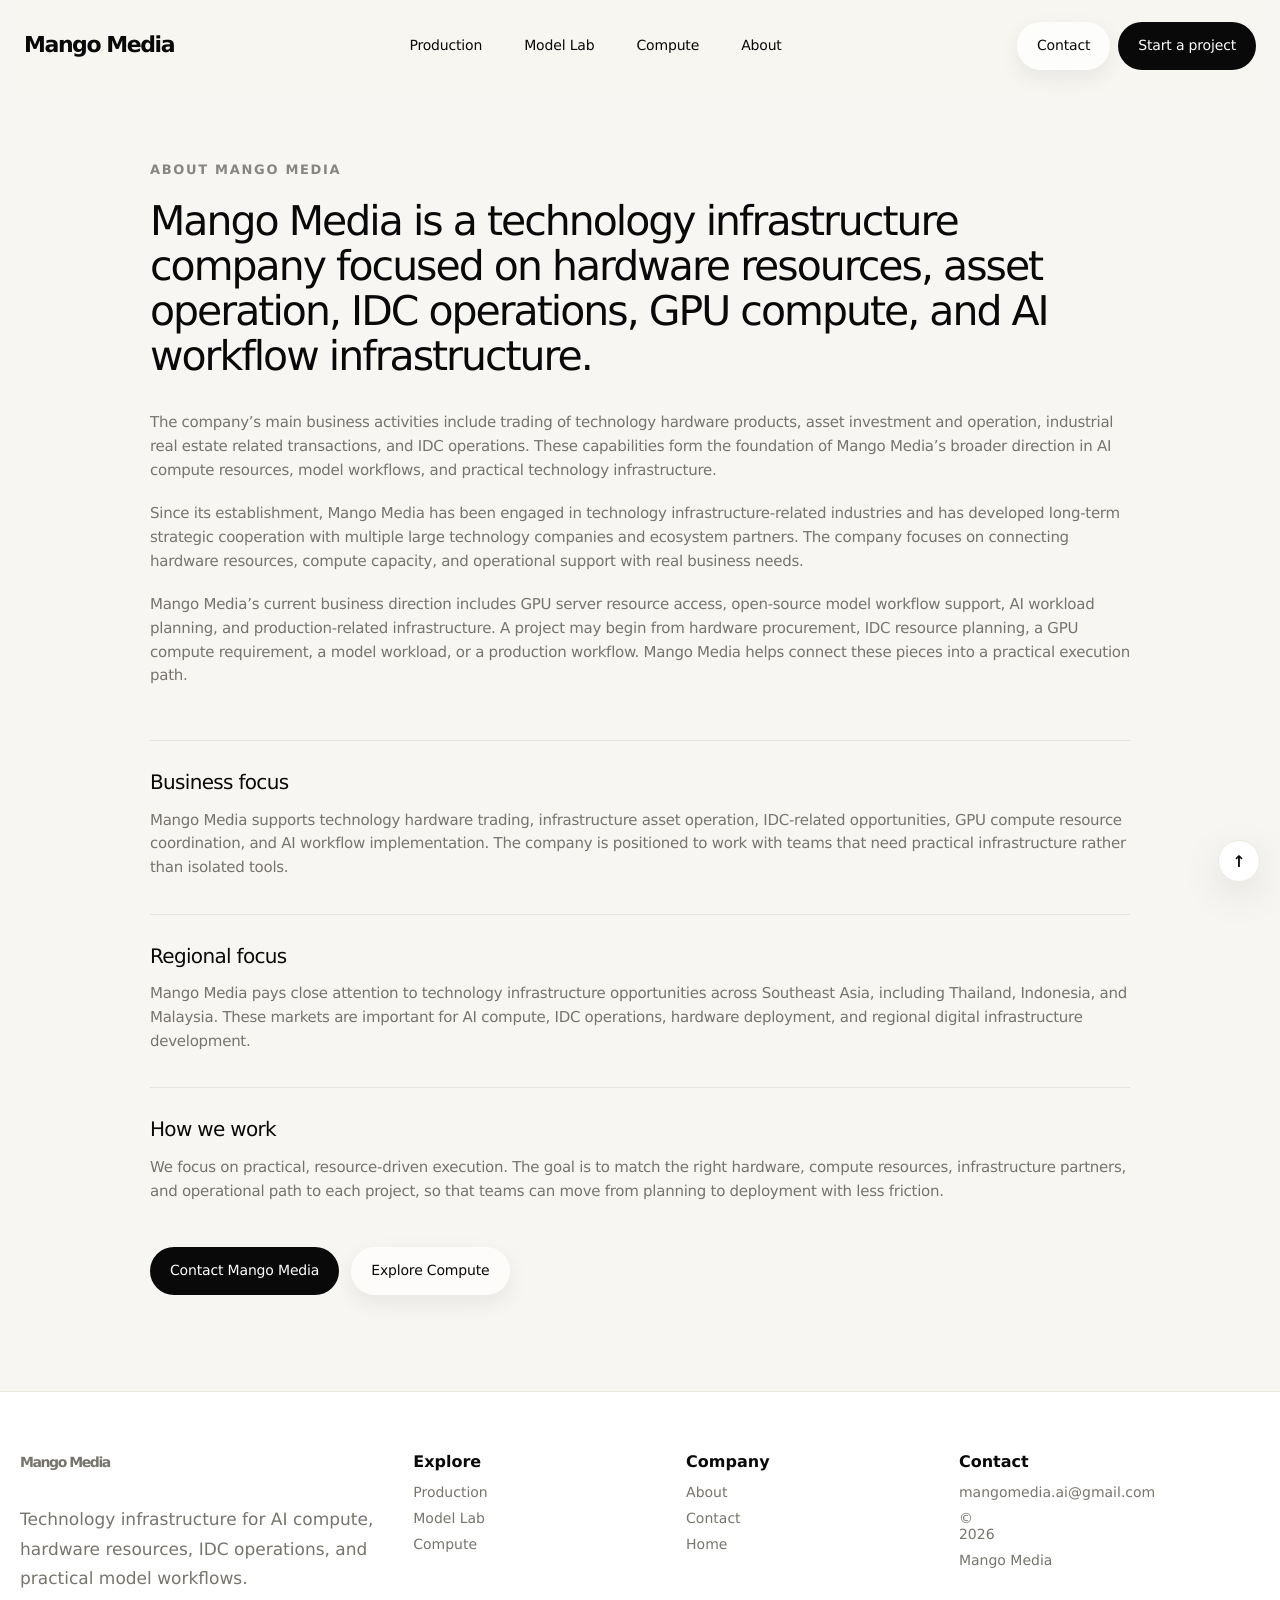
==== commit a5e5ba92: "Update about.html" ====
--- a/about.html
+++ b/about.html
@@ -21,7 +21,7 @@
 
   <link rel="stylesheet" href="./mango-soft-lsf-style-v5.css?v=20260709-v7" />
   <link rel="stylesheet" href="./mango-lsf-override.css?v=20260709-v1" />
-  <link rel="stylesheet" href="./mango-content.css?v=20260710-about-company2" />
+<link rel="stylesheet" href="./mango-content.css?v=20260710-about-company3" />
 </head>
 
 <body>
--- a/mango-content.css
+++ b/mango-content.css
@@ -1503,6 +1503,85 @@
     white-space: normal !important;
   }
 }
+/* About page */
+
+.about-plain-page {
+  padding-top: 72px !important;
+  padding-bottom: 96px !important;
+  border-top: 0 !important;
+}
+
+.about-plain-inner {
+  width: min(980px, calc(100% - 56px));
+  margin: 0 auto;
+}
+
+.about-plain-inner .eyebrow {
+  margin-bottom: 22px;
+}
+
+.about-plain-inner h1 {
+  max-width: 920px;
+  margin: 0 0 32px;
+  color: #090909;
+  font-size: clamp(30px, 3.2vw, 46px);
+  font-weight: 360;
+  line-height: 1.1;
+  letter-spacing: -0.048em;
+}
+
+.about-plain-copy {
+  display: grid;
+  gap: 20px;
+  margin-bottom: 52px;
+}
+
+.about-plain-copy p,
+.about-plain-section p {
+  margin: 0;
+  color: #77746d;
+  font-size: clamp(15px, 1.08vw, 17px);
+  font-weight: 360;
+  line-height: 1.58;
+  letter-spacing: -0.018em;
+}
+
+.about-plain-section {
+  border-top: 1px solid rgba(9, 9, 9, 0.08);
+  padding-top: 30px;
+  margin-top: 34px;
+}
+
+.about-plain-section h2 {
+  margin: 0 0 14px;
+  color: #090909;
+  font-size: clamp(20px, 1.5vw, 24px);
+  font-weight: 360;
+  line-height: 1.18;
+  letter-spacing: -0.034em;
+}
+
+.about-plain-links {
+  display: flex;
+  flex-wrap: wrap;
+  gap: 12px;
+  margin-top: 44px;
+}
+
+@media (max-width: 720px) {
+  .about-plain-page {
+    padding-top: 52px !important;
+    padding-bottom: 72px !important;
+  }
+
+  .about-plain-inner {
+    width: min(100% - 28px, 980px);
+  }
+
+  .about-plain-inner h1 {
+    font-size: clamp(28px, 8vw, 38px);
+  }
+}
 /* Production page */
 
 .section.production-intro {
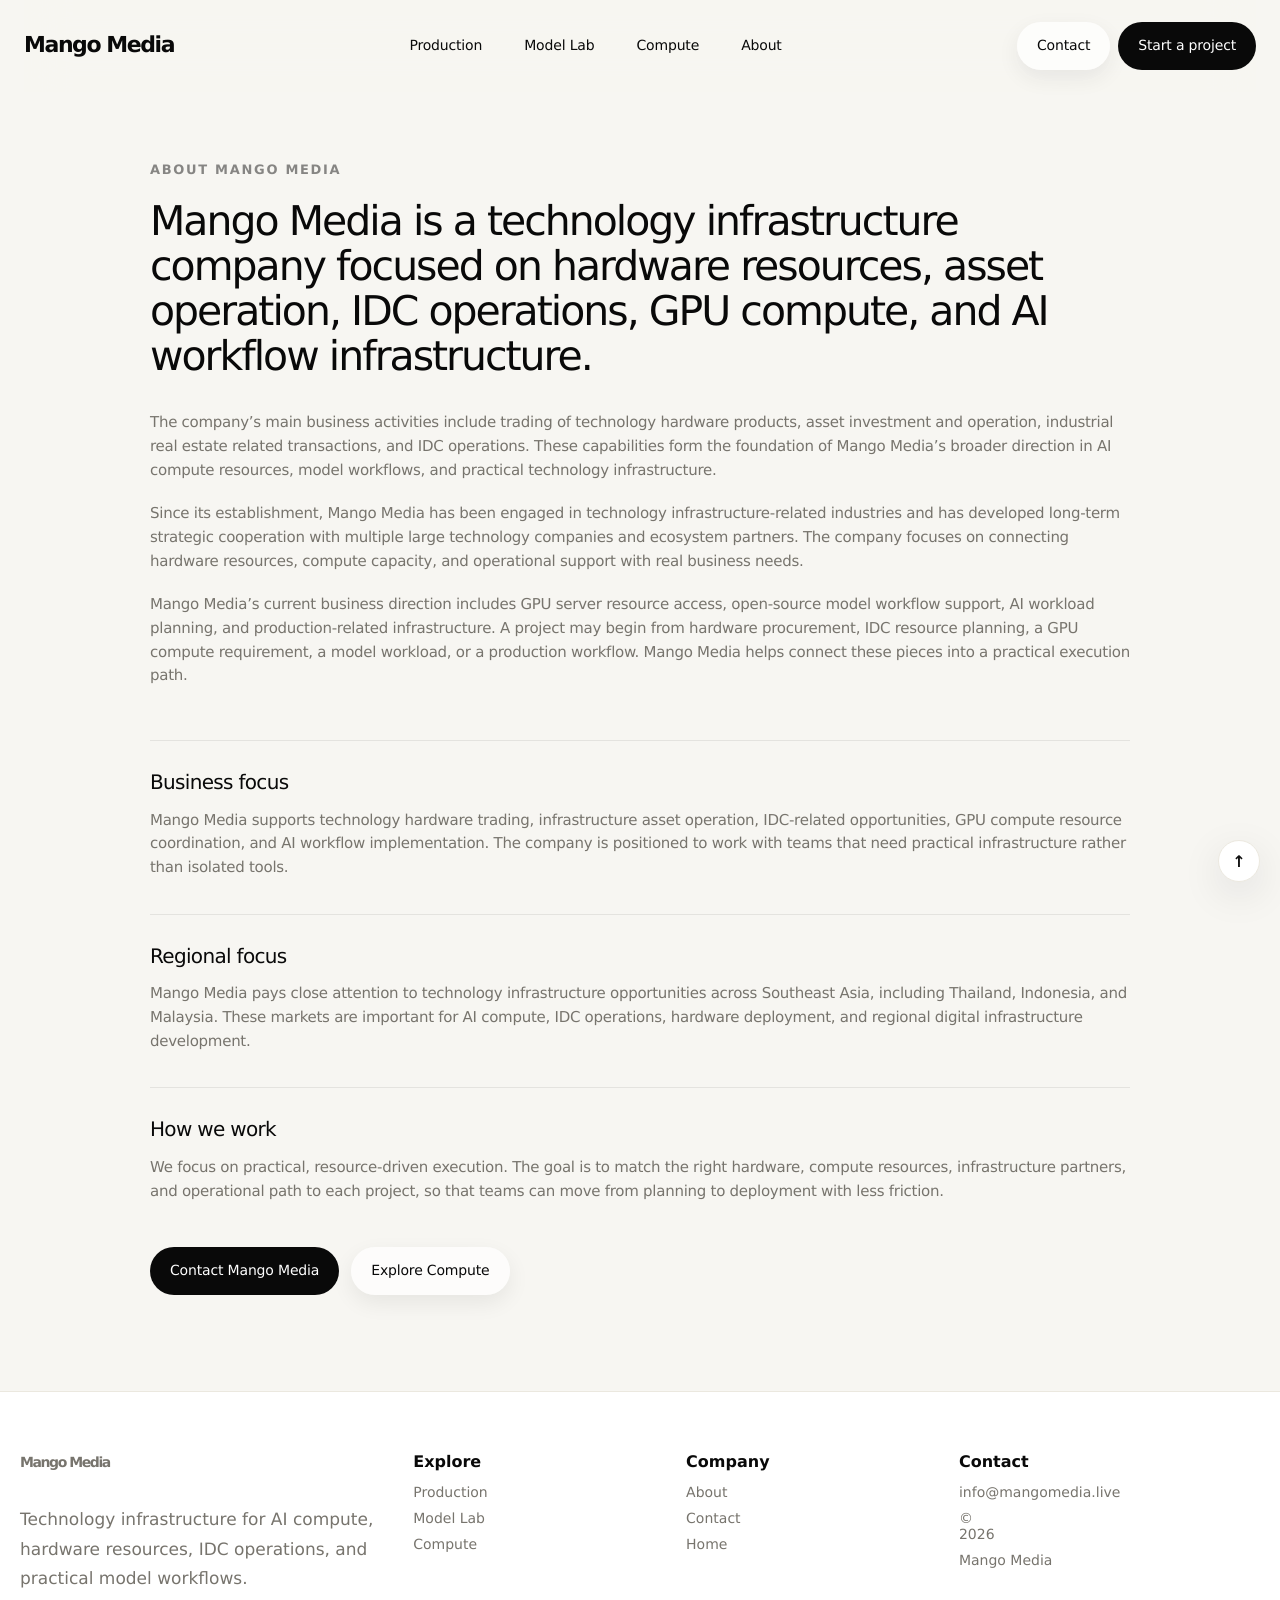
==== commit cad54adb: "Update about.html" ====
--- a/about.html
+++ b/about.html
@@ -39,8 +39,8 @@
     </nav>
 
     <div class="header-actions">
-      <a class="soft-btn" href="mailto:mangomedia.ai@gmail.com">Contact</a>
-      <a class="dark-btn" href="mailto:mangomedia.ai@gmail.com">Start a project</a>
+      <a class="soft-btn" href="mailto:info@mangomedia.live">Contact</a>
+      <a class="dark-btn" href="mailto:info@mangomedia.live">Start a project</a>
     </div>
   </header>
 
@@ -114,7 +114,7 @@
         </div>
 
         <div class="about-plain-links">
-          <a class="dark-btn large" href="mailto:mangomedia.ai@gmail.com">
+          <a class="dark-btn large" href="mailto:info@mangomedia.live">
             Contact Mango Media
           </a>
           <a class="soft-btn large" href="/compute.html">
@@ -148,13 +148,13 @@
       <div>
         <strong>Company</strong>
         <a href="/about.html">About</a>
-        <a href="mailto:mangomedia.ai@gmail.com">Contact</a>
+        <a href="mailto:info@mangomedia.live">Contact</a>
         <a href="/">Home</a>
       </div>
 
       <div>
         <strong>Contact</strong>
-        <a href="mailto:mangomedia.ai@gmail.com">mangomedia.ai@gmail.com</a>
+        <a href="mailto:info@mangomedia.live">info@mangomedia.live</a>
         <span>© <span id="year"></span> Mango Media</span>
       </div>
     </div>
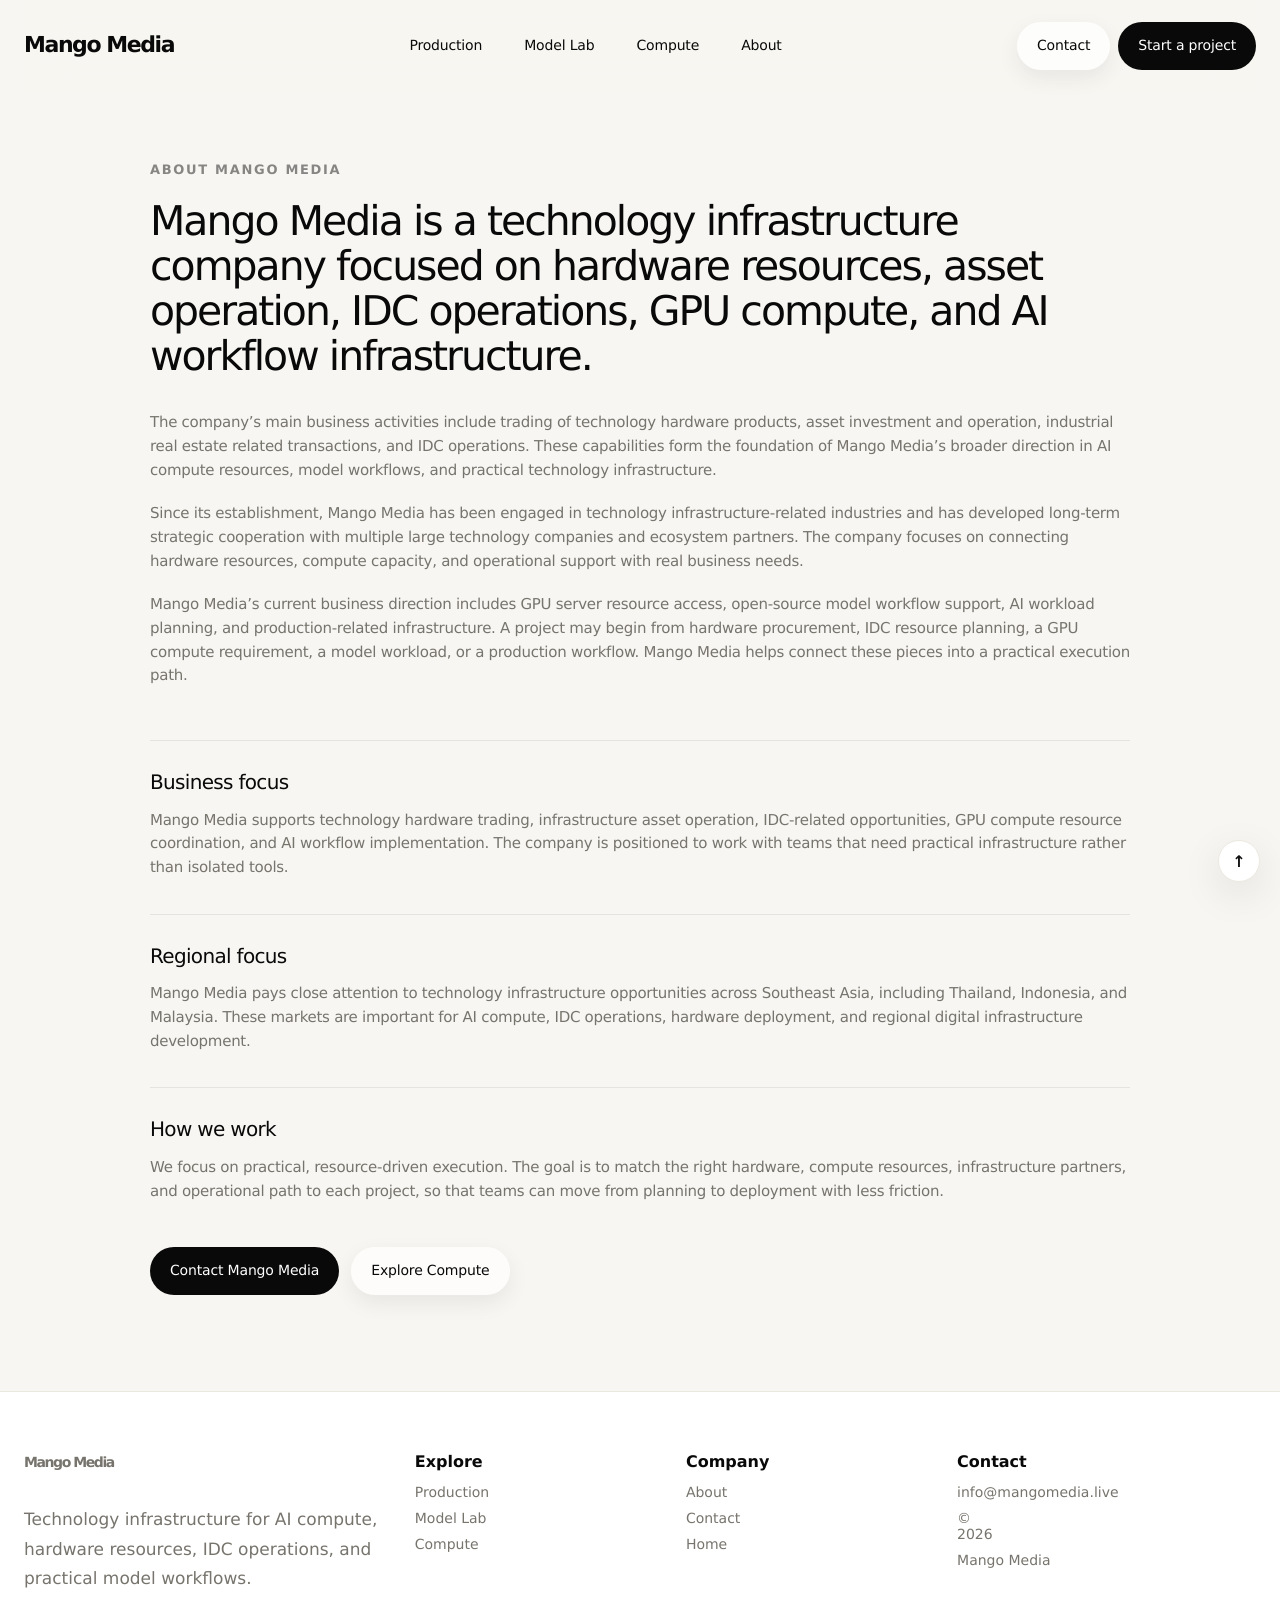
==== commit 4564dcdd: "Update about.html" ====
--- a/about.html
+++ b/about.html
@@ -21,7 +21,7 @@
 
   <link rel="stylesheet" href="./mango-soft-lsf-style-v5.css?v=20260709-v7" />
   <link rel="stylesheet" href="./mango-lsf-override.css?v=20260709-v1" />
-<link rel="stylesheet" href="./mango-content.css?v=20260710-about-company3" />
+<link rel="stylesheet" href="./mango-content.css?v=20260710-mobile-sync1" />
 </head>
 
 <body>
--- a/mango-content.css
+++ b/mango-content.css
@@ -142,21 +142,17 @@
   gap: 56px;
   align-items: center;
 
-  border: 1px solid rgba(9, 9, 9, 0.075);
+  border: 1px solid rgba(9, 9, 9, 0.08);
   border-radius: 34px;
   padding: clamp(34px, 5vw, 64px);
 
-  background:
-    radial-gradient(circle at 10% 22%, rgba(49, 92, 255, 0.10), transparent 24rem),
-    radial-gradient(circle at 52% 20%, rgba(255, 205, 222, 0.10), transparent 26rem),
-    radial-gradient(circle at 92% 72%, rgba(232, 213, 180, 0.14), transparent 24rem),
-    linear-gradient(135deg, #ffffff 0%, #f8f7f3 52%, #f1efe8 100%);
-
-  box-shadow: 0 22px 70px rgba(9, 9, 9, 0.055);
+  background: rgba(255, 255, 255, 0.72);
+
+  box-shadow: 0 18px 56px rgba(9, 9, 9, 0.045);
 }
 
 .media-system-copy {
-  max-width: 760px;
+  max-width: 820px;
 }
 
 .media-system-copy .eyebrow {
@@ -164,13 +160,13 @@
 }
 
 .media-system-copy h2 {
-  max-width: 760px;
+  max-width: 820px;
   margin: 0 0 24px;
   color: #090909;
-  font-size: clamp(34px, 3.8vw, 56px);
-  font-weight: 360;
-  line-height: 1.08;
-  letter-spacing: -0.055em;
+  font-size: clamp(28px, 2.8vw, 40px);
+  font-weight: 360;
+  line-height: 1.12;
+  letter-spacing: -0.044em;
 }
 
 .media-system-copy p:not(.eyebrow) {
@@ -862,7 +858,7 @@
 /* Model Lab final CTA */
 
 #contact.model-page-cta.final-cta {
-  width: 100% !important;
+  width: min(1400px, calc(100vw - 48px)) !important;
   max-width: none !important;
   margin-left: auto !important;
   margin-right: auto !important;
@@ -873,7 +869,7 @@
 }
 
 #contact.model-page-cta.final-cta > .container {
-  width: min(1840px, calc(100vw - 48px)) !important;
+  width: 100% !important;
   max-width: none !important;
   margin-left: auto !important;
   margin-right: auto !important;
@@ -961,12 +957,13 @@
 
 @media (max-width: 900px) {
   #contact.model-page-cta.final-cta {
+    width: min(100% - 28px, 1400px) !important;
     padding-top: 40px !important;
     padding-bottom: 72px !important;
   }
 
   #contact.model-page-cta.final-cta > .container {
-    width: min(100% - 28px, 1840px) !important;
+    width: 100% !important;
   }
 
   #contact.model-page-cta.final-cta .cta-box {
@@ -1361,7 +1358,7 @@
 /* Compute final CTA */
 
 #contact.compute-page-cta.final-cta {
-  width: 100% !important;
+width: min(1400px, calc(100vw - 48px)) !important;
   max-width: none !important;
   margin-left: auto !important;
   margin-right: auto !important;
@@ -1372,7 +1369,7 @@
 }
 
 #contact.compute-page-cta.final-cta > .container {
-  width: min(1840px, calc(100vw - 48px)) !important;
+width: 100% !important;
   max-width: none !important;
   margin-left: auto !important;
   margin-right: auto !important;
@@ -1476,14 +1473,15 @@
     width: min(100% - 32px, 1500px);
   }
 
-  #contact.compute-page-cta.final-cta {
-    padding-top: 40px !important;
-    padding-bottom: 72px !important;
-  }
-
-  #contact.compute-page-cta.final-cta > .container {
-    width: min(100% - 28px, 1840px) !important;
-  }
+#contact.compute-page-cta.final-cta {
+  width: min(100% - 28px, 1400px) !important;
+  padding-top: 40px !important;
+  padding-bottom: 72px !important;
+}
+
+#contact.compute-page-cta.final-cta > .container {
+  width: 100% !important;
+}
 
   #contact.compute-page-cta.final-cta .cta-box {
     min-height: auto !important;
@@ -1829,7 +1827,7 @@
 }
 
 .production-showcase-media.media-wide {
-  aspect-ratio: 16 / 9;
+  aspect-ratio: 16 / 10;
 }
 
 .production-showcase-media.media-portrait {
@@ -1855,7 +1853,7 @@
 
 .showcase-right {
   position: relative;
-  margin-top: 394px;
+  margin-top: 363px;
 }
 
 .production-showcase-caption {
@@ -1894,9 +1892,6 @@
   bottom: calc(100% + 28px);
   margin: 0;
   padding: 0 4px;
-}
-
-  transform: translateY(calc(-100% - 18px));
 }
 
 .showcase-right .production-showcase-caption h2 {
@@ -2017,6 +2012,159 @@
   margin: 0;
   white-space: nowrap;
 }
+/* Footer width and brand sizing */
+
+.footer .footer-grid {
+  width: min(1400px, calc(100vw - 48px));
+  max-width: none;
+  margin-left: auto;
+  margin-right: auto;
+}
+
+.footer .footer-logo {
+  font-size: clamp(22px, 1.8vw, 30px);
+  font-weight: 520;
+  letter-spacing: -0.045em;
+}
+
+.footer .footer-logo .logo-symbol {
+  width: 34px;
+  height: 34px;
+  font-size: 16px;
+}
+
+.footer .footer-grid > div:first-child p {
+  max-width: 420px;
+}
+/* Footer width and brand sizing */
+
+.footer .footer-grid {
+  width: min(1400px, calc(100vw - 48px));
+  max-width: none;
+  margin-left: auto;
+  margin-right: auto;
+  padding-left: 0;
+  padding-right: 0;
+}
+
+.footer .footer-logo {
+  font-size: clamp(22px, 1.8vw, 30px);
+  font-weight: 520;
+  letter-spacing: -0.045em;
+}
+
+.footer .footer-logo .logo-symbol {
+  width: 34px;
+  height: 34px;
+  font-size: 16px;
+}
+
+.footer .footer-grid > div:first-child p {
+  max-width: 420px;
+}
+
+@media (max-width: 900px) {
+  .footer .footer-grid {
+    width: min(100% - 28px, 1400px);
+  }
+
+  .footer .footer-logo {
+    font-size: 22px;
+  }
+}
+/* Homepage CTA wide override */
+
+.home-page-cta.final-cta {
+  width: min(1400px, calc(100vw - 48px)) !important;
+  max-width: none !important;
+  margin-left: auto !important;
+  margin-right: auto !important;
+
+  padding-top: 64px !important;
+  padding-right: 0 !important;
+  padding-bottom: 96px !important;
+  padding-left: 0 !important;
+}
+
+.home-page-cta.final-cta > .container {
+  width: 100% !important;
+  max-width: none !important;
+  margin-left: auto !important;
+  margin-right: auto !important;
+  padding-left: 0 !important;
+  padding-right: 0 !important;
+}
+
+.home-page-cta.final-cta .cta-box {
+  position: relative !important;
+  overflow: hidden !important;
+
+  width: 100% !important;
+  min-height: 170px !important;
+
+  border-radius: 34px !important;
+  padding: clamp(32px, 3.2vw, 46px) clamp(44px, 4.6vw, 72px) !important;
+
+  background:
+    radial-gradient(circle at 7% 48%, rgba(185, 198, 255, 0.18), transparent 32rem),
+    radial-gradient(circle at 48% 42%, rgba(255, 214, 230, 0.16), transparent 34rem),
+    radial-gradient(circle at 94% 50%, rgba(232, 213, 180, 0.20), transparent 32rem),
+    linear-gradient(90deg, #fbfcff 0%, #fffafb 48%, #f8f4ec 100%) !important;
+
+  box-shadow:
+    0 22px 64px rgba(9, 9, 9, 0.05),
+    inset 0 1px 0 rgba(255, 255, 255, 0.78) !important;
+}
+
+.home-page-cta.final-cta .cta-box::before {
+  content: "" !important;
+  position: absolute !important;
+  inset: -36% !important;
+  z-index: 0 !important;
+  pointer-events: none !important;
+
+  background:
+    radial-gradient(circle at 12% 50%, rgba(170, 188, 255, 0.20), transparent 28rem),
+    radial-gradient(circle at 50% 46%, rgba(255, 210, 226, 0.16), transparent 30rem),
+    radial-gradient(circle at 88% 52%, rgba(229, 209, 176, 0.20), transparent 30rem) !important;
+
+  filter: blur(38px) !important;
+  opacity: 0.62 !important;
+}
+
+.home-page-cta.final-cta .cta-box::after {
+  content: none !important;
+}
+
+.home-page-cta.final-cta .cta-box > * {
+  position: relative !important;
+  z-index: 1 !important;
+}
+
+.home-page-cta.final-cta .cta-box h2 {
+  max-width: 860px !important;
+  font-size: clamp(26px, 2vw, 36px) !important;
+  line-height: 1.14 !important;
+  letter-spacing: -0.04em !important;
+}
+
+.home-page-cta.final-cta .cta-box p {
+  max-width: 820px !important;
+}
+
+@media (max-width: 900px) {
+  .home-page-cta.final-cta {
+    width: min(100% - 28px, 1400px) !important;
+    padding-top: 44px !important;
+    padding-bottom: 72px !important;
+  }
+
+  .home-page-cta.final-cta .cta-box {
+    min-height: auto !important;
+    border-radius: 30px !important;
+    padding: 30px 24px !important;
+  }
+}
 
 /* Responsive */
 
@@ -2085,10 +2233,11 @@
 /* Production page CTA final override */
 
 #contact.production-page-cta.final-cta {
-  width: 100% !important;
+  width: min(1400px, calc(100vw - 48px)) !important;
   max-width: none !important;
   margin-left: auto !important;
   margin-right: auto !important;
+
   padding-top: 44px !important;
   padding-right: 0 !important;
   padding-bottom: 84px !important;
@@ -2096,7 +2245,7 @@
 }
 
 #contact.production-page-cta.final-cta > .container {
-  width: min(1840px, calc(100vw - 48px)) !important;
+  width: 100% !important;
   max-width: none !important;
   margin-left: auto !important;
   margin-right: auto !important;
@@ -2161,7 +2310,7 @@
 
 #contact.production-page-cta.final-cta .cta-box h2 {
   grid-area: title !important;
-  max-width: 980px !important;
+  max-width: 860px !important;
   margin: 0 !important;
   font-size: clamp(30px, 2.25vw, 42px) !important;
   line-height: 1.12 !important;
@@ -2169,7 +2318,7 @@
 
 #contact.production-page-cta.final-cta .cta-box p {
   grid-area: copy !important;
-  max-width: 900px !important;
+  max-width: 820px !important;
   margin: 0 !important;
   font-size: clamp(15px, 1vw, 17px) !important;
   line-height: 1.5 !important;
@@ -2184,12 +2333,9 @@
 
 @media (max-width: 900px) {
   #contact.production-page-cta.final-cta {
+    width: min(100% - 28px, 1400px) !important;
     padding-top: 40px !important;
     padding-bottom: 72px !important;
-  }
-
-  #contact.production-page-cta.final-cta > .container {
-    width: min(100% - 28px, 1840px) !important;
   }
 
   #contact.production-page-cta.final-cta .cta-box {
@@ -2210,3 +2356,457 @@
     white-space: normal !important;
   }
 }
+/* Mobile consistency layer */
+
+@media (max-width: 760px) {
+  html,
+  body {
+    overflow-x: hidden;
+  }
+
+  body {
+    -webkit-text-size-adjust: 100%;
+  }
+
+  .container,
+  .hero-inner,
+  .production-demo-wrap,
+  .compute-dark-inner,
+  .about-plain-inner,
+  .model-workload-inner,
+  .model-modal-section-title,
+  .model-modal-workloads-heading,
+  .model-modal-feature-grid,
+  .model-modal-deep-grid,
+  .model-modal-infra-grid,
+  .model-modal-example-grid,
+  .compute-section-title,
+  .compute-lab-heading,
+  .compute-quick-grid,
+  .compute-access-grid,
+  .compute-server-grid,
+  .compute-nvidia-panel {
+    width: min(100% - 28px, 1400px) !important;
+    max-width: none !important;
+  }
+
+  /* Header */
+
+  .site-header {
+    width: min(100% - 20px, 1400px) !important;
+    margin: 10px auto 0 !important;
+    padding: 12px !important;
+    gap: 10px !important;
+    flex-wrap: wrap !important;
+    border-radius: 22px !important;
+  }
+
+  .site-header .logo {
+    font-size: 18px !important;
+    letter-spacing: -0.032em !important;
+  }
+
+  .site-header .logo-symbol {
+    width: 30px !important;
+    height: 30px !important;
+    font-size: 14px !important;
+  }
+
+  .site-header .nav {
+    order: 3 !important;
+    width: 100% !important;
+    display: flex !important;
+    justify-content: flex-start !important;
+    gap: 8px !important;
+    overflow-x: auto !important;
+    padding: 2px 0 0 !important;
+    scrollbar-width: none;
+  }
+
+  .site-header .nav::-webkit-scrollbar {
+    display: none;
+  }
+
+  .site-header .nav a {
+    flex: 0 0 auto !important;
+    font-size: 13px !important;
+    white-space: nowrap !important;
+  }
+
+  .site-header .header-actions {
+    display: none !important;
+  }
+
+  /* Global typography */
+
+  .hero h1,
+  .model-modal-hero h1,
+  .compute-hero h1,
+  .production-intro-copy h1,
+  .about-plain-inner h1 {
+    font-size: clamp(34px, 10vw, 46px) !important;
+    line-height: 1.08 !important;
+    letter-spacing: -0.052em !important;
+  }
+
+  .section-title h2,
+  .model-modal-section-title h2,
+  .model-modal-workloads-heading h2,
+  .model-workload-heading h2,
+  .model-inference-copy h2,
+  .model-modal-deep-grid h2,
+  .compute-section-title h2,
+  .compute-lab-heading h2,
+  .compute-dark-title h2,
+  .compute-product-heading h2,
+  .media-system-copy h2,
+  .final-cta .cta-box h2 {
+    font-size: clamp(28px, 8vw, 38px) !important;
+    line-height: 1.12 !important;
+    letter-spacing: -0.044em !important;
+  }
+
+  .hero p,
+  .lead,
+  .section-title p,
+  .model-modal-hero p:not(.eyebrow),
+  .model-modal-section-title p:not(.eyebrow),
+  .model-modal-workloads-heading p:not(.eyebrow),
+  .model-modal-deep-grid p,
+  .compute-hero p:not(.eyebrow),
+  .compute-section-title p:not(.eyebrow),
+  .compute-dark-title p,
+  .about-plain-copy p,
+  .about-plain-section p,
+  .final-cta .cta-box p {
+    font-size: 15.5px !important;
+    line-height: 1.58 !important;
+  }
+
+  /* Buttons */
+
+  .hero-actions {
+    width: 100% !important;
+    display: flex !important;
+    flex-direction: column !important;
+    align-items: stretch !important;
+    gap: 10px !important;
+  }
+
+  .hero-actions a,
+  .dark-btn.large,
+  .soft-btn.large {
+    width: 100% !important;
+    justify-content: center !important;
+    text-align: center !important;
+  }
+
+  /* Home */
+
+  .tabs-section .container {
+    width: min(100% - 28px, 1400px) !important;
+  }
+
+  .tab-row {
+    overflow-x: auto !important;
+    justify-content: flex-start !important;
+    scrollbar-width: none;
+  }
+
+  .tab-row::-webkit-scrollbar {
+    display: none;
+  }
+
+  .tab-row a {
+    flex: 0 0 auto !important;
+    white-space: nowrap !important;
+  }
+
+  .capability-grid,
+  .integrated-grid,
+  .detail-grid,
+  .detail-grid.two {
+    grid-template-columns: 1fr !important;
+    gap: 14px !important;
+  }
+
+  .capability-card,
+  .detail-card,
+  .detail-panel {
+    min-height: auto !important;
+    border-radius: 24px !important;
+    padding: 22px !important;
+  }
+
+  .media-system-section {
+    padding: 48px 0 !important;
+  }
+
+  .media-system-panel {
+    width: min(100% - 28px, 1400px) !important;
+    margin: 0 auto !important;
+    grid-template-columns: 1fr !important;
+    gap: 28px !important;
+    border-radius: 28px !important;
+    padding: 24px !important;
+  }
+
+  .media-system-item {
+    grid-template-columns: 1fr !important;
+    gap: 12px !important;
+    padding: 20px !important;
+  }
+
+  /* Production */
+
+  .section.production-intro {
+    padding-top: 44px !important;
+    padding-bottom: 54px !important;
+  }
+
+  .production-intro-grid {
+    width: min(100% - 28px, 1400px) !important;
+    margin: 0 auto !important;
+    grid-template-columns: 1fr !important;
+    gap: 28px !important;
+  }
+
+  .production-workspace {
+    border-radius: 26px !important;
+  }
+
+  .section.production-demo-section {
+    padding-top: 40px !important;
+    padding-bottom: 72px !important;
+  }
+
+  .production-showcase {
+    grid-template-columns: 1fr !important;
+    gap: 28px !important;
+  }
+
+  .showcase-left,
+  .showcase-center,
+  .showcase-right {
+    width: min(100%, 680px) !important;
+    margin: 0 auto !important;
+  }
+
+  .showcase-right .production-showcase-caption {
+    position: static !important;
+    margin-top: 28px !important;
+    margin-bottom: 0 !important;
+  }
+
+  .production-showcase-media {
+    border-radius: 24px !important;
+  }
+
+  .production-showcase-media.media-wide {
+    aspect-ratio: 16 / 10 !important;
+  }
+
+  .production-showcase-media.media-portrait {
+    width: min(360px, 100%) !important;
+    margin: 0 auto !important;
+  }
+
+  .section.production-capabilities,
+  .section.production-flow {
+    padding-top: 48px !important;
+    padding-bottom: 48px !important;
+  }
+
+  .production-capabilities .section-title.split-lite {
+    width: min(100% - 28px, 1400px) !important;
+    grid-template-columns: 1fr !important;
+    gap: 20px !important;
+  }
+
+  /* Model Lab */
+
+  .model-modal-hero {
+    padding: 64px 20px 56px !important;
+  }
+
+  .section.model-modal-cloud,
+  .section.model-modal-workloads,
+  .section.model-modal-deep-section,
+  .section.model-modal-infra,
+  .section.model-modal-examples {
+    padding-top: 48px !important;
+    padding-bottom: 48px !important;
+  }
+
+  .model-modal-feature-grid,
+  .model-workload-visual-grid,
+  .model-inference-showcase,
+  .model-inference-feature-grid,
+  .model-modal-infra-grid,
+  .model-modal-example-grid {
+    grid-template-columns: 1fr !important;
+    gap: 18px !important;
+  }
+
+  .model-modal-feature-card,
+  .model-modal-example-grid article {
+    min-height: auto !important;
+  }
+
+  .model-workload-showcase {
+    padding-top: 56px !important;
+    padding-bottom: 64px !important;
+  }
+
+  .model-workload-heading {
+    margin-bottom: 32px !important;
+  }
+
+  .model-workload-divider {
+    margin: 44px 0 !important;
+  }
+
+  .model-workload-visual {
+    height: 220px !important;
+  }
+
+  .model-modal-deep-grid,
+  .model-modal-deep-grid.reverse {
+    grid-template-columns: 1fr !important;
+    gap: 28px !important;
+  }
+
+  /* Compute */
+
+  .compute-hero {
+    padding: 64px 20px 56px !important;
+  }
+
+  .compute-power-section,
+  .compute-product-section,
+  .compute-workstation-section,
+  .compute-server-section-dark {
+    padding-top: 52px !important;
+    padding-bottom: 56px !important;
+  }
+
+  .compute-stat-grid,
+  .compute-visual-grid.two,
+  .compute-service-grid,
+  .compute-spec-grid.two,
+  .compute-spec-grid.three,
+  .compute-dual-grid {
+    grid-template-columns: 1fr !important;
+    gap: 18px !important;
+  }
+
+  .compute-stat-card {
+    min-height: 150px !important;
+  }
+
+  .compute-visual-card img {
+    min-height: 210px !important;
+  }
+
+  .compute-table-row {
+    grid-template-columns: 1fr !important;
+  }
+
+  .compute-table-row span {
+    padding: 16px 18px !important;
+  }
+
+  .compute-service-grid article,
+  .compute-test-panel,
+  .compute-spec-grid article {
+    border-radius: 24px !important;
+    padding: 22px !important;
+  }
+
+  .compute-product-heading h2 {
+    display: block !important;
+  }
+
+  .compute-product-heading > span {
+    margin-top: 12px !important;
+    margin-left: 0 !important;
+    transform: none !important;
+  }
+
+  /* About */
+
+  .about-plain-page {
+    padding-top: 54px !important;
+    padding-bottom: 70px !important;
+  }
+
+  .about-plain-inner {
+    width: min(100% - 28px, 980px) !important;
+  }
+
+  .about-plain-section {
+    padding-top: 24px !important;
+    margin-top: 28px !important;
+  }
+
+  /* CTA blocks */
+
+  .home-page-cta.final-cta,
+  #contact.production-page-cta.final-cta,
+  #contact.model-page-cta.final-cta,
+  #contact.compute-page-cta.final-cta {
+    width: min(100% - 28px, 1400px) !important;
+    padding-top: 44px !important;
+    padding-bottom: 70px !important;
+  }
+
+  .home-page-cta.final-cta > .container,
+  #contact.production-page-cta.final-cta > .container,
+  #contact.model-page-cta.final-cta > .container,
+  #contact.compute-page-cta.final-cta > .container {
+    width: 100% !important;
+    max-width: none !important;
+    padding-left: 0 !important;
+    padding-right: 0 !important;
+  }
+
+  .final-cta .cta-box,
+  .home-page-cta.final-cta .cta-box,
+  #contact.production-page-cta.final-cta .cta-box,
+  #contact.model-page-cta.final-cta .cta-box,
+  #contact.compute-page-cta.final-cta .cta-box {
+    min-height: auto !important;
+    grid-template-columns: 1fr !important;
+    grid-template-areas:
+      "title"
+      "copy"
+      "actions" !important;
+    gap: 18px !important;
+    border-radius: 28px !important;
+    padding: 28px 22px !important;
+  }
+
+  .final-cta .cta-box .hero-actions {
+    justify-content: flex-start !important;
+    white-space: normal !important;
+  }
+
+  /* Footer */
+
+  .footer .footer-grid {
+    width: min(100% - 28px, 1400px) !important;
+    grid-template-columns: 1fr !important;
+    gap: 26px !important;
+    padding-left: 0 !important;
+    padding-right: 0 !important;
+  }
+
+  .footer .footer-logo {
+    font-size: 22px !important;
+  }
+
+  .footer .footer-logo .logo-symbol {
+    width: 32px !important;
+    height: 32px !important;
+  }
+}
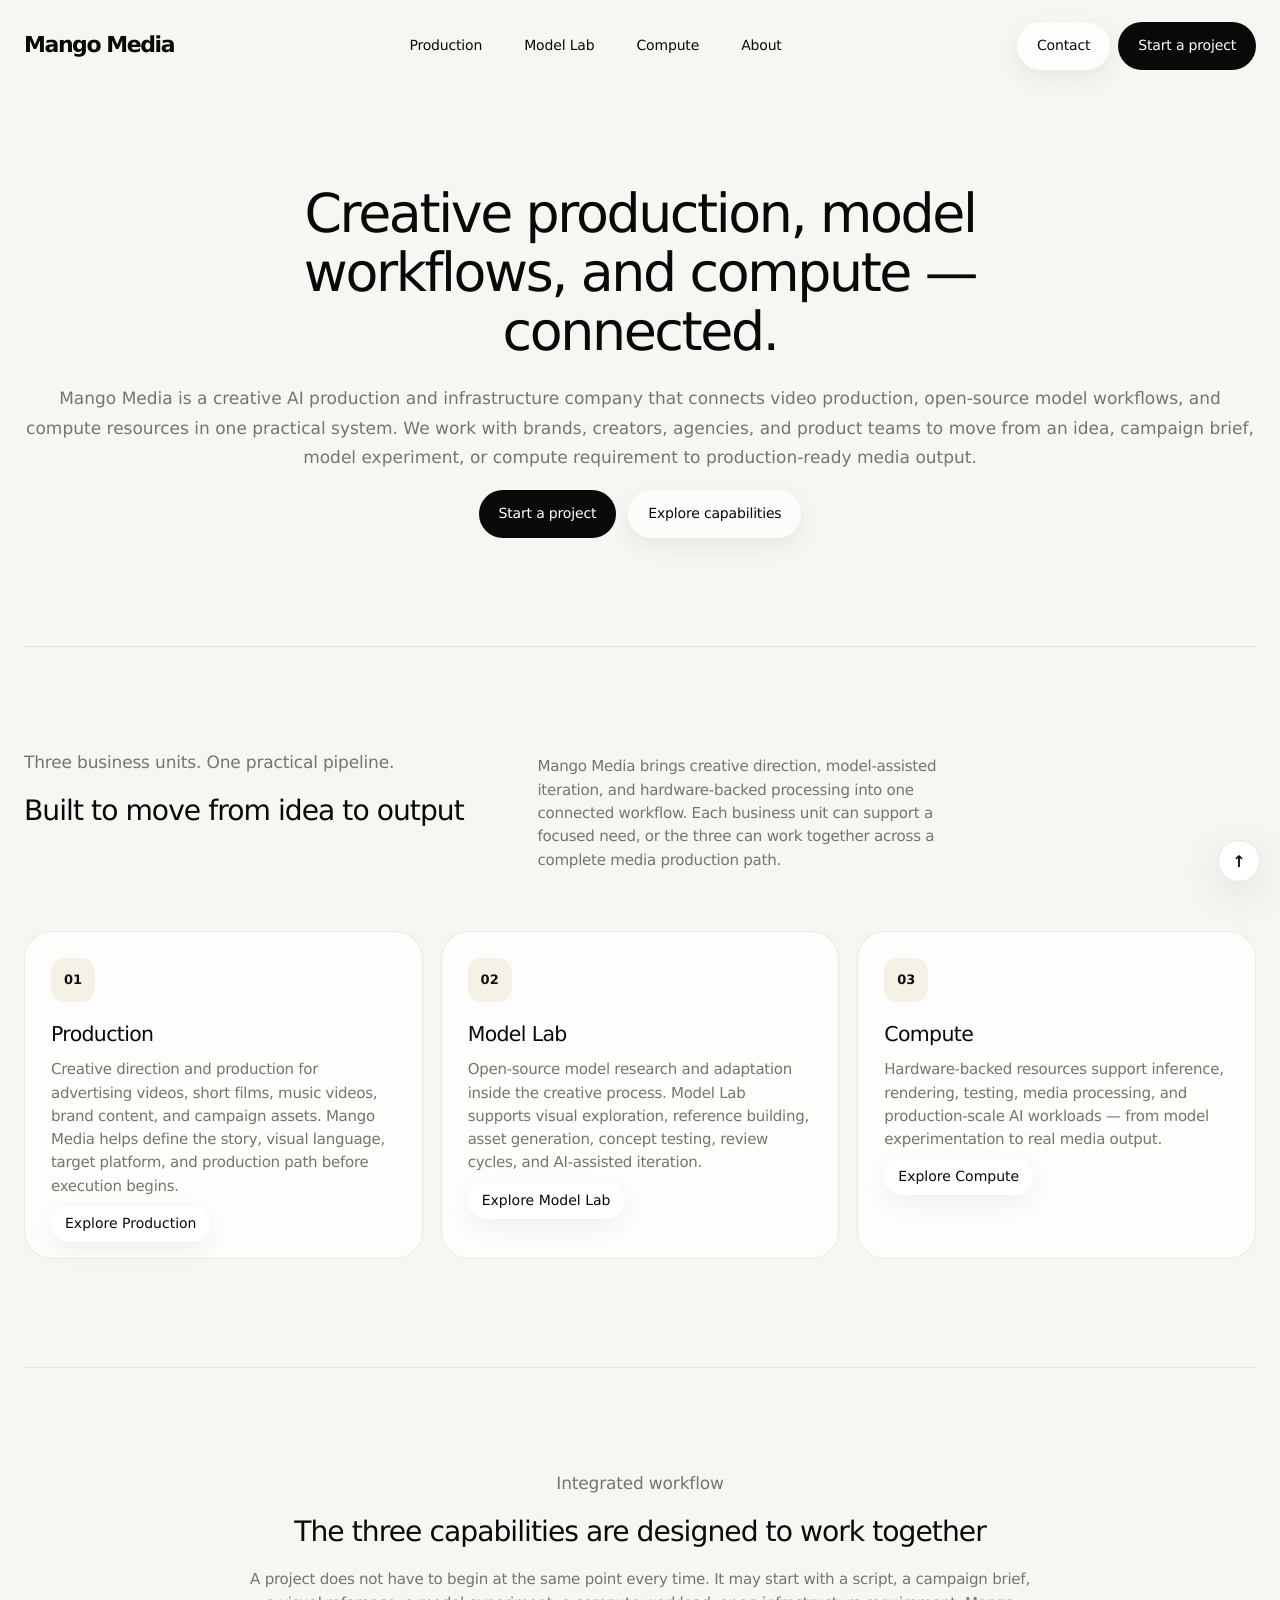
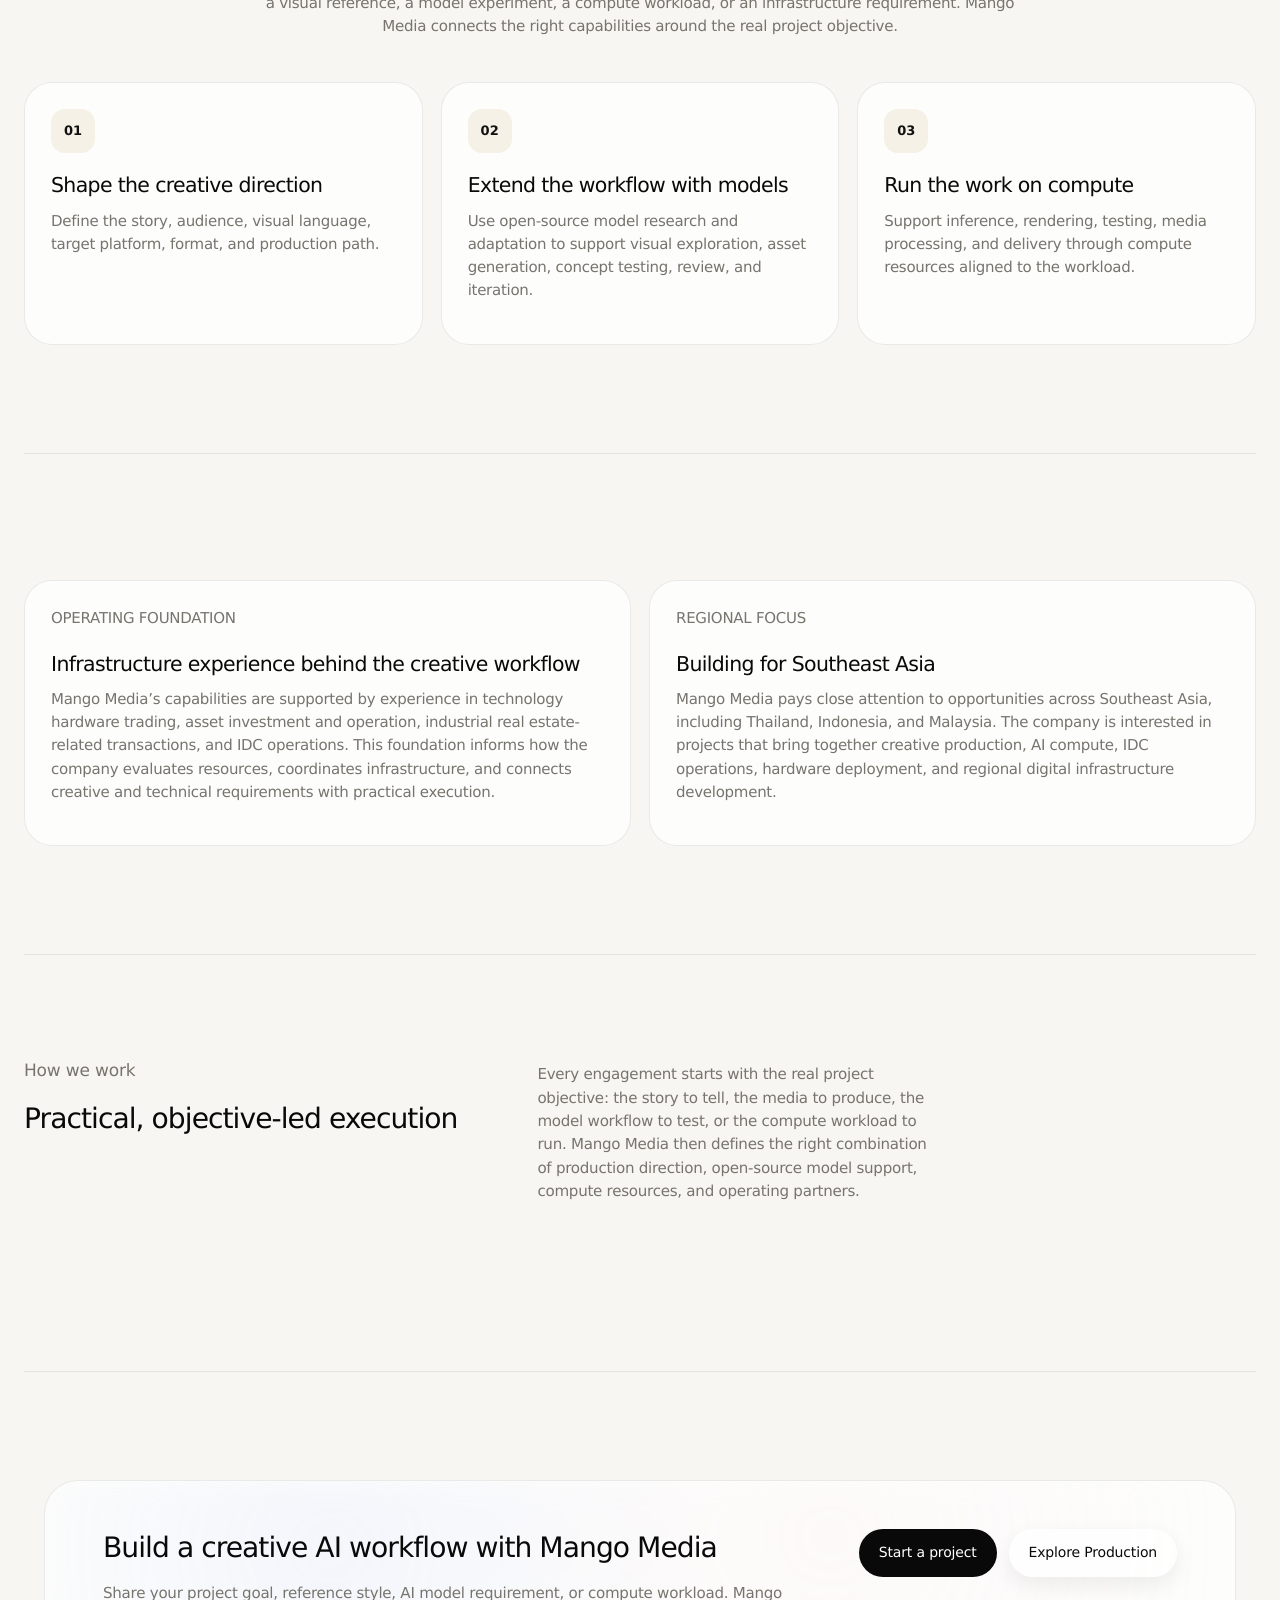
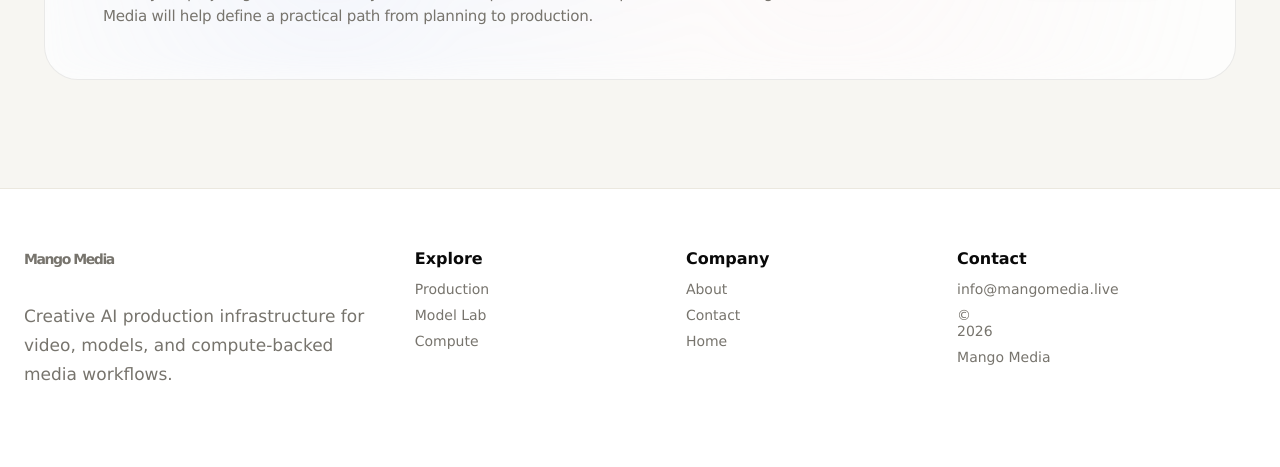
==== commit 7dfe89e9: "Update about.html" ====
--- a/about.html
+++ b/about.html
@@ -4,16 +4,16 @@
   <meta charset="utf-8" />
   <meta name="viewport" content="width=device-width, initial-scale=1" />
 
-  <title>About | Mango Media</title>
+  <title>About Mango Media | Production, Model Lab & Compute</title>
   <meta
     name="description"
-    content="Mango Media is a technology infrastructure company focused on technology hardware, asset operation, IDC operations, GPU compute resources, and AI workflows."
+    content="Learn how Mango Media connects creative production, open-source model workflows, and compute resources to support practical AI-powered media output."
   />
 
-  <meta property="og:title" content="About | Mango Media" />
+  <meta property="og:title" content="About Mango Media" />
   <meta
     property="og:description"
-    content="Mango Media connects technology hardware, IDC operations, GPU compute resources, and practical AI workflow infrastructure."
+    content="Production, Model Lab, and Compute working together in one practical creative AI workflow."
   />
   <meta property="og:type" content="website" />
   <meta property="og:url" content="https://mangomedia.live/about.html" />
@@ -21,7 +21,7 @@
 
   <link rel="stylesheet" href="./mango-soft-lsf-style-v5.css?v=20260709-v7" />
   <link rel="stylesheet" href="./mango-lsf-override.css?v=20260709-v1" />
-<link rel="stylesheet" href="./mango-content.css?v=20260710-mobile-sync1" />
+  <link rel="stylesheet" href="./mango-content.css?v=20260710-about-handover1" />
 </head>
 
 <body>
@@ -45,81 +45,181 @@
   </header>
 
   <main id="top">
-    <section class="section about-plain-page">
-      <div class="about-plain-inner">
+    <section class="hero subpage-hero">
+      <div class="hero-inner centered-home">
         <p class="eyebrow">About Mango Media</p>
 
-        <h1>
-          Mango Media is a technology infrastructure company focused on hardware resources,
-          asset operation, IDC operations, GPU compute, and AI workflow infrastructure.
-        </h1>
-
-        <div class="about-plain-copy">
-          <p>
-            The company’s main business activities include trading of technology hardware
-            products, asset investment and operation, industrial real estate related
-            transactions, and IDC operations. These capabilities form the foundation of
-            Mango Media’s broader direction in AI compute resources, model workflows, and
-            practical technology infrastructure.
-          </p>
-
-          <p>
-            Since its establishment, Mango Media has been engaged in technology
-            infrastructure-related industries and has developed long-term strategic
-            cooperation with multiple large technology companies and ecosystem partners.
-            The company focuses on connecting hardware resources, compute capacity, and
-            operational support with real business needs.
-          </p>
-
-          <p>
-            Mango Media’s current business direction includes GPU server resource access,
-            open-source model workflow support, AI workload planning, and production-related
-            infrastructure. A project may begin from hardware procurement, IDC resource
-            planning, a GPU compute requirement, a model workload, or a production workflow.
-            Mango Media helps connect these pieces into a practical execution path.
-          </p>
-        </div>
-
-        <div class="about-plain-section">
-          <h2>Business focus</h2>
-
-          <p>
-            Mango Media supports technology hardware trading, infrastructure asset operation,
-            IDC-related opportunities, GPU compute resource coordination, and AI workflow
-            implementation. The company is positioned to work with teams that need practical
-            infrastructure rather than isolated tools.
-          </p>
-        </div>
-
-        <div class="about-plain-section">
-          <h2>Regional focus</h2>
-
-          <p>
-            Mango Media pays close attention to technology infrastructure opportunities
-            across Southeast Asia, including Thailand, Indonesia, and Malaysia. These markets
-            are important for AI compute, IDC operations, hardware deployment, and regional
-            digital infrastructure development.
-          </p>
-        </div>
-
-        <div class="about-plain-section">
-          <h2>How we work</h2>
-
-          <p>
-            We focus on practical, resource-driven execution. The goal is to match the right
-            hardware, compute resources, infrastructure partners, and operational path to
-            each project, so that teams can move from planning to deployment with less
-            friction.
-          </p>
-        </div>
-
-        <div class="about-plain-links">
-          <a class="dark-btn large" href="mailto:info@mangomedia.live">
-            Contact Mango Media
-          </a>
-          <a class="soft-btn large" href="/compute.html">
-            Explore Compute
-          </a>
+        <h1>Creative production, model workflows, and compute — connected.</h1>
+
+        <p>
+          Mango Media is a creative AI production and infrastructure company that connects
+          video production, open-source model workflows, and compute resources in one
+          practical system. We work with brands, creators, agencies, and product teams
+          to move from an idea, campaign brief, model experiment, or compute requirement
+          to production-ready media output.
+        </p>
+
+        <div class="hero-actions">
+          <a class="dark-btn large" href="mailto:info@mangomedia.live">Start a project</a>
+          <a class="soft-btn large" href="#capabilities">Explore capabilities</a>
+        </div>
+      </div>
+    </section>
+
+    <section id="capabilities" class="section">
+      <div class="section-title split-lite">
+        <div>
+          <p class="eyebrow">Three business units. One practical pipeline.</p>
+          <h2>Built to move from idea to output</h2>
+        </div>
+
+        <p>
+          Mango Media brings creative direction, model-assisted iteration, and
+          hardware-backed processing into one connected workflow. Each business unit
+          can support a focused need, or the three can work together across a complete
+          media production path.
+        </p>
+      </div>
+
+      <div class="detail-grid">
+        <article class="detail-card">
+          <span class="number">01</span>
+          <h3>Production</h3>
+          <p>
+            Creative direction and production for advertising videos, short films,
+            music videos, brand content, and campaign assets. Mango Media helps
+            define the story, visual language, target platform, and production path
+            before execution begins.
+          </p>
+          <a class="card-link" href="/production.html">Explore Production</a>
+        </article>
+
+        <article class="detail-card">
+          <span class="number">02</span>
+          <h3>Model Lab</h3>
+          <p>
+            Open-source model research and adaptation inside the creative process.
+            Model Lab supports visual exploration, reference building, asset generation,
+            concept testing, review cycles, and AI-assisted iteration.
+          </p>
+          <a class="card-link" href="/models.html">Explore Model Lab</a>
+        </article>
+
+        <article class="detail-card">
+          <span class="number">03</span>
+          <h3>Compute</h3>
+          <p>
+            Hardware-backed resources support inference, rendering, testing, media
+            processing, and production-scale AI workloads — from model experimentation
+            to real media output.
+          </p>
+          <a class="card-link" href="/compute.html">Explore Compute</a>
+        </article>
+      </div>
+    </section>
+
+    <section class="section">
+      <div class="section-title centered-home">
+        <p class="eyebrow">Integrated workflow</p>
+        <h2>The three capabilities are designed to work together</h2>
+        <p>
+          A project does not have to begin at the same point every time. It may start
+          with a script, a campaign brief, a visual reference, a model experiment, a
+          compute workload, or an infrastructure requirement. Mango Media connects the
+          right capabilities around the real project objective.
+        </p>
+      </div>
+
+      <div class="detail-grid">
+        <article class="detail-card">
+          <span class="number">01</span>
+          <h3>Shape the creative direction</h3>
+          <p>
+            Define the story, audience, visual language, target platform, format,
+            and production path.
+          </p>
+        </article>
+
+        <article class="detail-card">
+          <span class="number">02</span>
+          <h3>Extend the workflow with models</h3>
+          <p>
+            Use open-source model research and adaptation to support visual exploration,
+            asset generation, concept testing, review, and iteration.
+          </p>
+        </article>
+
+        <article class="detail-card">
+          <span class="number">03</span>
+          <h3>Run the work on compute</h3>
+          <p>
+            Support inference, rendering, testing, media processing, and delivery
+            through compute resources aligned to the workload.
+          </p>
+        </article>
+      </div>
+    </section>
+
+    <section class="section">
+      <div class="detail-grid two">
+        <article class="detail-panel">
+          <p class="eyebrow">Operating foundation</p>
+          <h3>Infrastructure experience behind the creative workflow</h3>
+          <p>
+            Mango Media’s capabilities are supported by experience in technology
+            hardware trading, asset investment and operation, industrial
+            real estate-related transactions, and IDC operations. This foundation
+            informs how the company evaluates resources, coordinates infrastructure,
+            and connects creative and technical requirements with practical execution.
+          </p>
+        </article>
+
+        <article class="detail-panel">
+          <p class="eyebrow">Regional focus</p>
+          <h3>Building for Southeast Asia</h3>
+          <p>
+            Mango Media pays close attention to opportunities across Southeast Asia,
+            including Thailand, Indonesia, and Malaysia. The company is interested in
+            projects that bring together creative production, AI compute, IDC operations,
+            hardware deployment, and regional digital infrastructure development.
+          </p>
+        </article>
+      </div>
+    </section>
+
+    <section class="section">
+      <div class="section-title split-lite">
+        <div>
+          <p class="eyebrow">How we work</p>
+          <h2>Practical, objective-led execution</h2>
+        </div>
+
+        <p>
+          Every engagement starts with the real project objective: the story to tell,
+          the media to produce, the model workflow to test, or the compute workload
+          to run. Mango Media then defines the right combination of production direction,
+          open-source model support, compute resources, and operating partners.
+        </p>
+      </div>
+    </section>
+
+    <section id="contact" class="section final-cta">
+      <div class="container">
+        <div class="cta-box">
+          <h2>Build a creative AI workflow with Mango Media</h2>
+
+          <p>
+            Share your project goal, reference style, AI model requirement, or compute
+            workload. Mango Media will help define a practical path from planning to
+            production.
+          </p>
+
+          <div class="hero-actions">
+            <a class="dark-btn large" href="mailto:info@mangomedia.live">
+              Start a project
+            </a>
+            <a class="soft-btn large" href="/production.html">Explore Production</a>
+          </div>
         </div>
       </div>
     </section>
@@ -133,8 +233,7 @@
           <span>Mango Media</span>
         </a>
         <p>
-          Technology infrastructure for AI compute, hardware resources, IDC operations,
-          and practical model workflows.
+          Creative AI production infrastructure for video, models, and compute-backed media workflows.
         </p>
       </div>
 
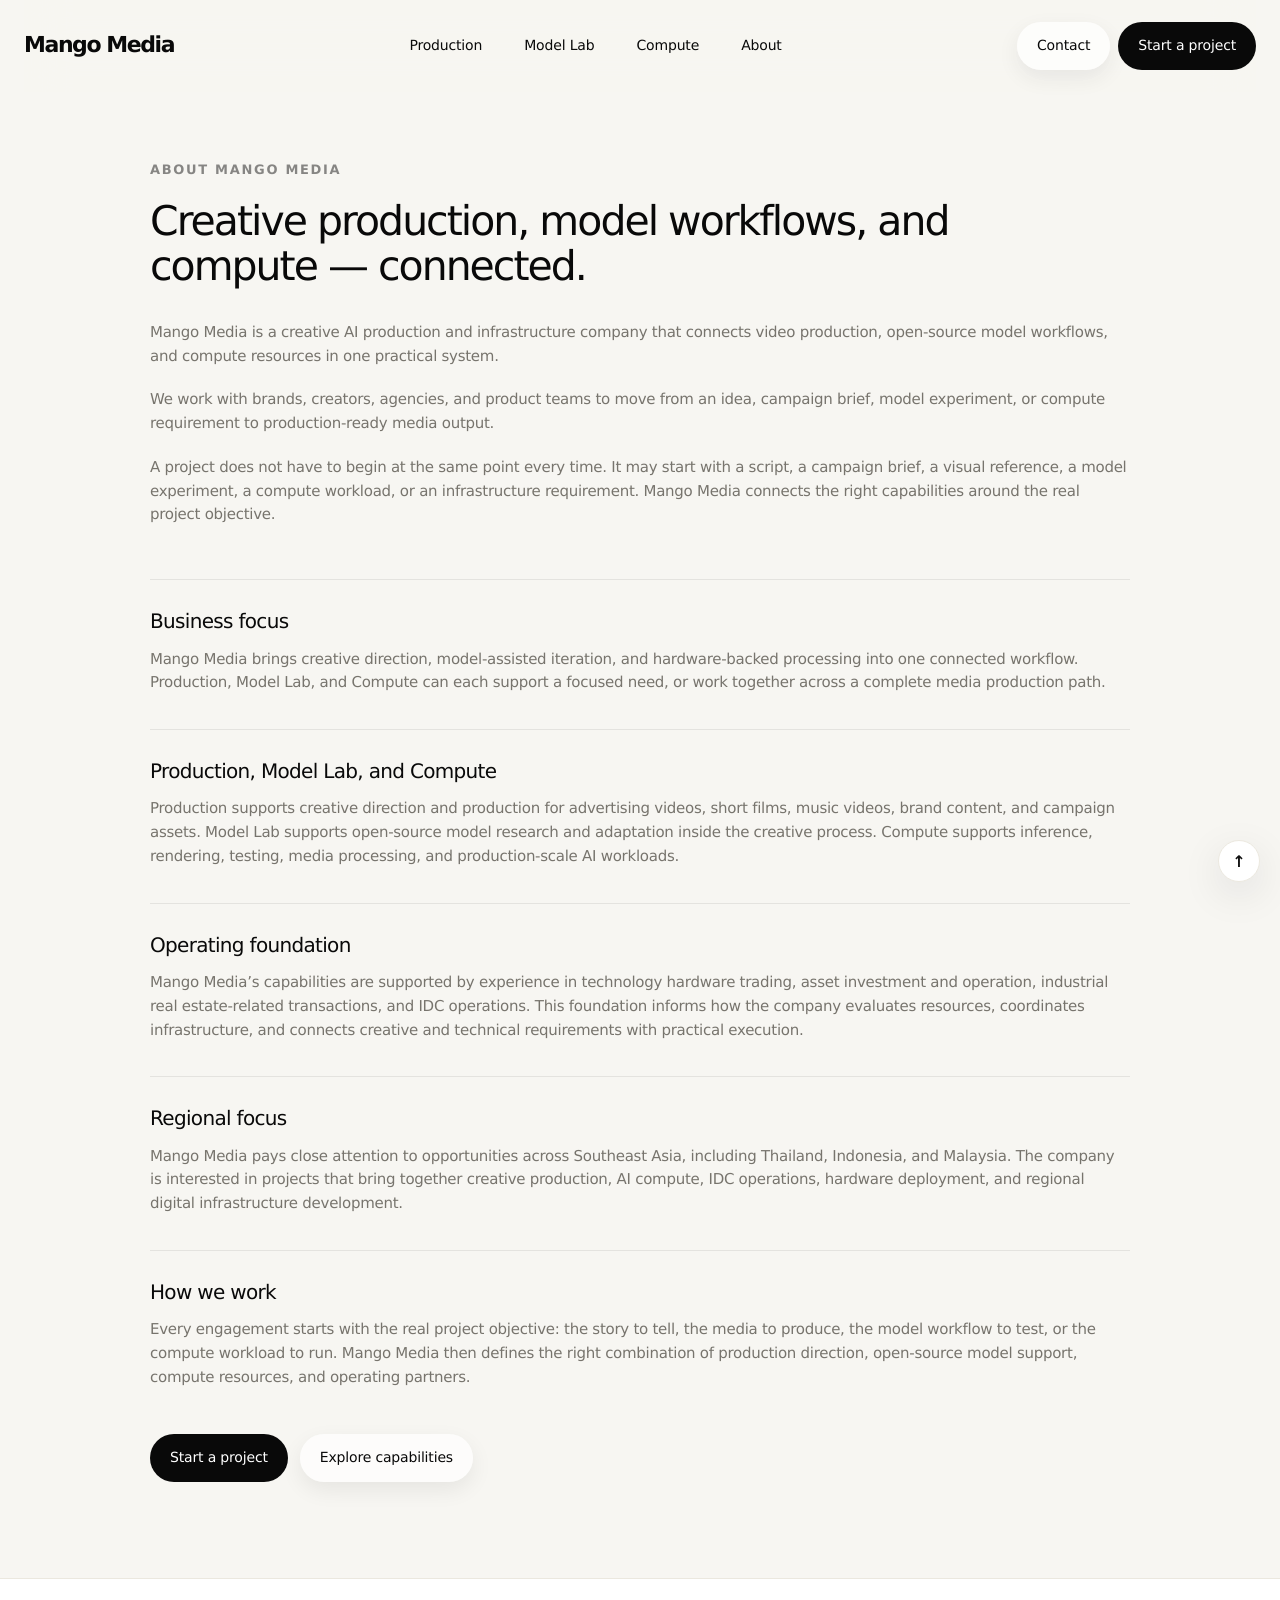
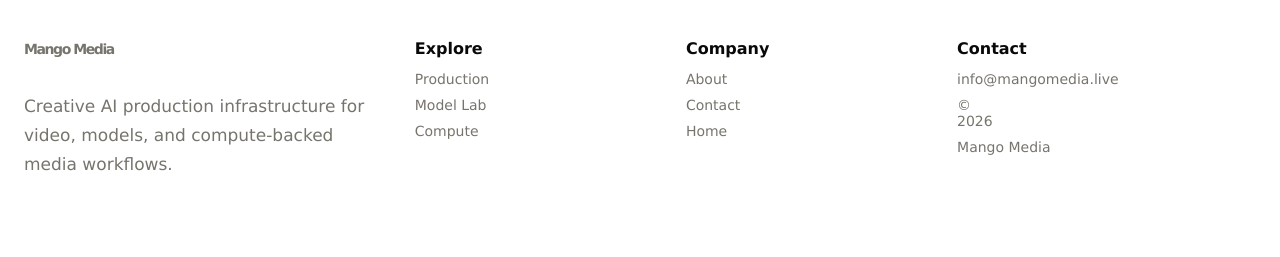
==== commit dacf0ed2: "Update about.html" ====
--- a/about.html
+++ b/about.html
@@ -21,7 +21,7 @@
 
   <link rel="stylesheet" href="./mango-soft-lsf-style-v5.css?v=20260709-v7" />
   <link rel="stylesheet" href="./mango-lsf-override.css?v=20260709-v1" />
-  <link rel="stylesheet" href="./mango-content.css?v=20260710-about-handover1" />
+  <link rel="stylesheet" href="./mango-content.css?v=20260710-about-content2" />
 </head>
 
 <body>
@@ -45,181 +45,99 @@
   </header>
 
   <main id="top">
-    <section class="hero subpage-hero">
-      <div class="hero-inner centered-home">
+    <section class="section about-plain-page">
+      <div class="about-plain-inner">
         <p class="eyebrow">About Mango Media</p>
 
-        <h1>Creative production, model workflows, and compute — connected.</h1>
+        <h1>
+          Creative production, model workflows, and compute — connected.
+        </h1>
 
-        <p>
-          Mango Media is a creative AI production and infrastructure company that connects
-          video production, open-source model workflows, and compute resources in one
-          practical system. We work with brands, creators, agencies, and product teams
-          to move from an idea, campaign brief, model experiment, or compute requirement
-          to production-ready media output.
-        </p>
+        <div class="about-plain-copy">
+          <p>
+            Mango Media is a creative AI production and infrastructure company that connects
+            video production, open-source model workflows, and compute resources in one
+            practical system.
+          </p>
 
-        <div class="hero-actions">
-          <a class="dark-btn large" href="mailto:info@mangomedia.live">Start a project</a>
-          <a class="soft-btn large" href="#capabilities">Explore capabilities</a>
-        </div>
-      </div>
-    </section>
+          <p>
+            We work with brands, creators, agencies, and product teams to move from an idea,
+            campaign brief, model experiment, or compute requirement to production-ready
+            media output.
+          </p>
 
-    <section id="capabilities" class="section">
-      <div class="section-title split-lite">
-        <div>
-          <p class="eyebrow">Three business units. One practical pipeline.</p>
-          <h2>Built to move from idea to output</h2>
+          <p>
+            A project does not have to begin at the same point every time. It may start with
+            a script, a campaign brief, a visual reference, a model experiment, a compute
+            workload, or an infrastructure requirement. Mango Media connects the right
+            capabilities around the real project objective.
+          </p>
         </div>
 
-        <p>
-          Mango Media brings creative direction, model-assisted iteration, and
-          hardware-backed processing into one connected workflow. Each business unit
-          can support a focused need, or the three can work together across a complete
-          media production path.
-        </p>
-      </div>
+        <div class="about-plain-section">
+          <h2>Business focus</h2>
 
-      <div class="detail-grid">
-        <article class="detail-card">
-          <span class="number">01</span>
-          <h3>Production</h3>
           <p>
-            Creative direction and production for advertising videos, short films,
-            music videos, brand content, and campaign assets. Mango Media helps
-            define the story, visual language, target platform, and production path
-            before execution begins.
+            Mango Media brings creative direction, model-assisted iteration, and
+            hardware-backed processing into one connected workflow. Production, Model Lab,
+            and Compute can each support a focused need, or work together across a complete
+            media production path.
           </p>
-          <a class="card-link" href="/production.html">Explore Production</a>
-        </article>
+        </div>
 
-        <article class="detail-card">
-          <span class="number">02</span>
-          <h3>Model Lab</h3>
+        <div class="about-plain-section">
+          <h2>Production, Model Lab, and Compute</h2>
+
           <p>
-            Open-source model research and adaptation inside the creative process.
-            Model Lab supports visual exploration, reference building, asset generation,
-            concept testing, review cycles, and AI-assisted iteration.
+            Production supports creative direction and production for advertising videos,
+            short films, music videos, brand content, and campaign assets. Model Lab supports
+            open-source model research and adaptation inside the creative process. Compute
+            supports inference, rendering, testing, media processing, and production-scale
+            AI workloads.
           </p>
-          <a class="card-link" href="/models.html">Explore Model Lab</a>
-        </article>
+        </div>
 
-        <article class="detail-card">
-          <span class="number">03</span>
-          <h3>Compute</h3>
+        <div class="about-plain-section">
+          <h2>Operating foundation</h2>
+
           <p>
-            Hardware-backed resources support inference, rendering, testing, media
-            processing, and production-scale AI workloads — from model experimentation
-            to real media output.
+            Mango Media’s capabilities are supported by experience in technology hardware
+            trading, asset investment and operation, industrial real estate-related
+            transactions, and IDC operations. This foundation informs how the company
+            evaluates resources, coordinates infrastructure, and connects creative and
+            technical requirements with practical execution.
           </p>
-          <a class="card-link" href="/compute.html">Explore Compute</a>
-        </article>
-      </div>
-    </section>
+        </div>
 
-    <section class="section">
-      <div class="section-title centered-home">
-        <p class="eyebrow">Integrated workflow</p>
-        <h2>The three capabilities are designed to work together</h2>
-        <p>
-          A project does not have to begin at the same point every time. It may start
-          with a script, a campaign brief, a visual reference, a model experiment, a
-          compute workload, or an infrastructure requirement. Mango Media connects the
-          right capabilities around the real project objective.
-        </p>
-      </div>
+        <div class="about-plain-section">
+          <h2>Regional focus</h2>
 
-      <div class="detail-grid">
-        <article class="detail-card">
-          <span class="number">01</span>
-          <h3>Shape the creative direction</h3>
-          <p>
-            Define the story, audience, visual language, target platform, format,
-            and production path.
-          </p>
-        </article>
-
-        <article class="detail-card">
-          <span class="number">02</span>
-          <h3>Extend the workflow with models</h3>
-          <p>
-            Use open-source model research and adaptation to support visual exploration,
-            asset generation, concept testing, review, and iteration.
-          </p>
-        </article>
-
-        <article class="detail-card">
-          <span class="number">03</span>
-          <h3>Run the work on compute</h3>
-          <p>
-            Support inference, rendering, testing, media processing, and delivery
-            through compute resources aligned to the workload.
-          </p>
-        </article>
-      </div>
-    </section>
-
-    <section class="section">
-      <div class="detail-grid two">
-        <article class="detail-panel">
-          <p class="eyebrow">Operating foundation</p>
-          <h3>Infrastructure experience behind the creative workflow</h3>
-          <p>
-            Mango Media’s capabilities are supported by experience in technology
-            hardware trading, asset investment and operation, industrial
-            real estate-related transactions, and IDC operations. This foundation
-            informs how the company evaluates resources, coordinates infrastructure,
-            and connects creative and technical requirements with practical execution.
-          </p>
-        </article>
-
-        <article class="detail-panel">
-          <p class="eyebrow">Regional focus</p>
-          <h3>Building for Southeast Asia</h3>
           <p>
             Mango Media pays close attention to opportunities across Southeast Asia,
             including Thailand, Indonesia, and Malaysia. The company is interested in
             projects that bring together creative production, AI compute, IDC operations,
             hardware deployment, and regional digital infrastructure development.
           </p>
-        </article>
-      </div>
-    </section>
-
-    <section class="section">
-      <div class="section-title split-lite">
-        <div>
-          <p class="eyebrow">How we work</p>
-          <h2>Practical, objective-led execution</h2>
         </div>
 
-        <p>
-          Every engagement starts with the real project objective: the story to tell,
-          the media to produce, the model workflow to test, or the compute workload
-          to run. Mango Media then defines the right combination of production direction,
-          open-source model support, compute resources, and operating partners.
-        </p>
-      </div>
-    </section>
-
-    <section id="contact" class="section final-cta">
-      <div class="container">
-        <div class="cta-box">
-          <h2>Build a creative AI workflow with Mango Media</h2>
+        <div class="about-plain-section">
+          <h2>How we work</h2>
 
           <p>
-            Share your project goal, reference style, AI model requirement, or compute
-            workload. Mango Media will help define a practical path from planning to
-            production.
+            Every engagement starts with the real project objective: the story to tell,
+            the media to produce, the model workflow to test, or the compute workload to
+            run. Mango Media then defines the right combination of production direction,
+            open-source model support, compute resources, and operating partners.
           </p>
+        </div>
 
-          <div class="hero-actions">
-            <a class="dark-btn large" href="mailto:info@mangomedia.live">
-              Start a project
-            </a>
-            <a class="soft-btn large" href="/production.html">Explore Production</a>
-          </div>
+        <div class="about-plain-links">
+          <a class="dark-btn large" href="mailto:info@mangomedia.live">
+            Start a project
+          </a>
+          <a class="soft-btn large" href="/production.html">
+            Explore capabilities
+          </a>
         </div>
       </div>
     </section>
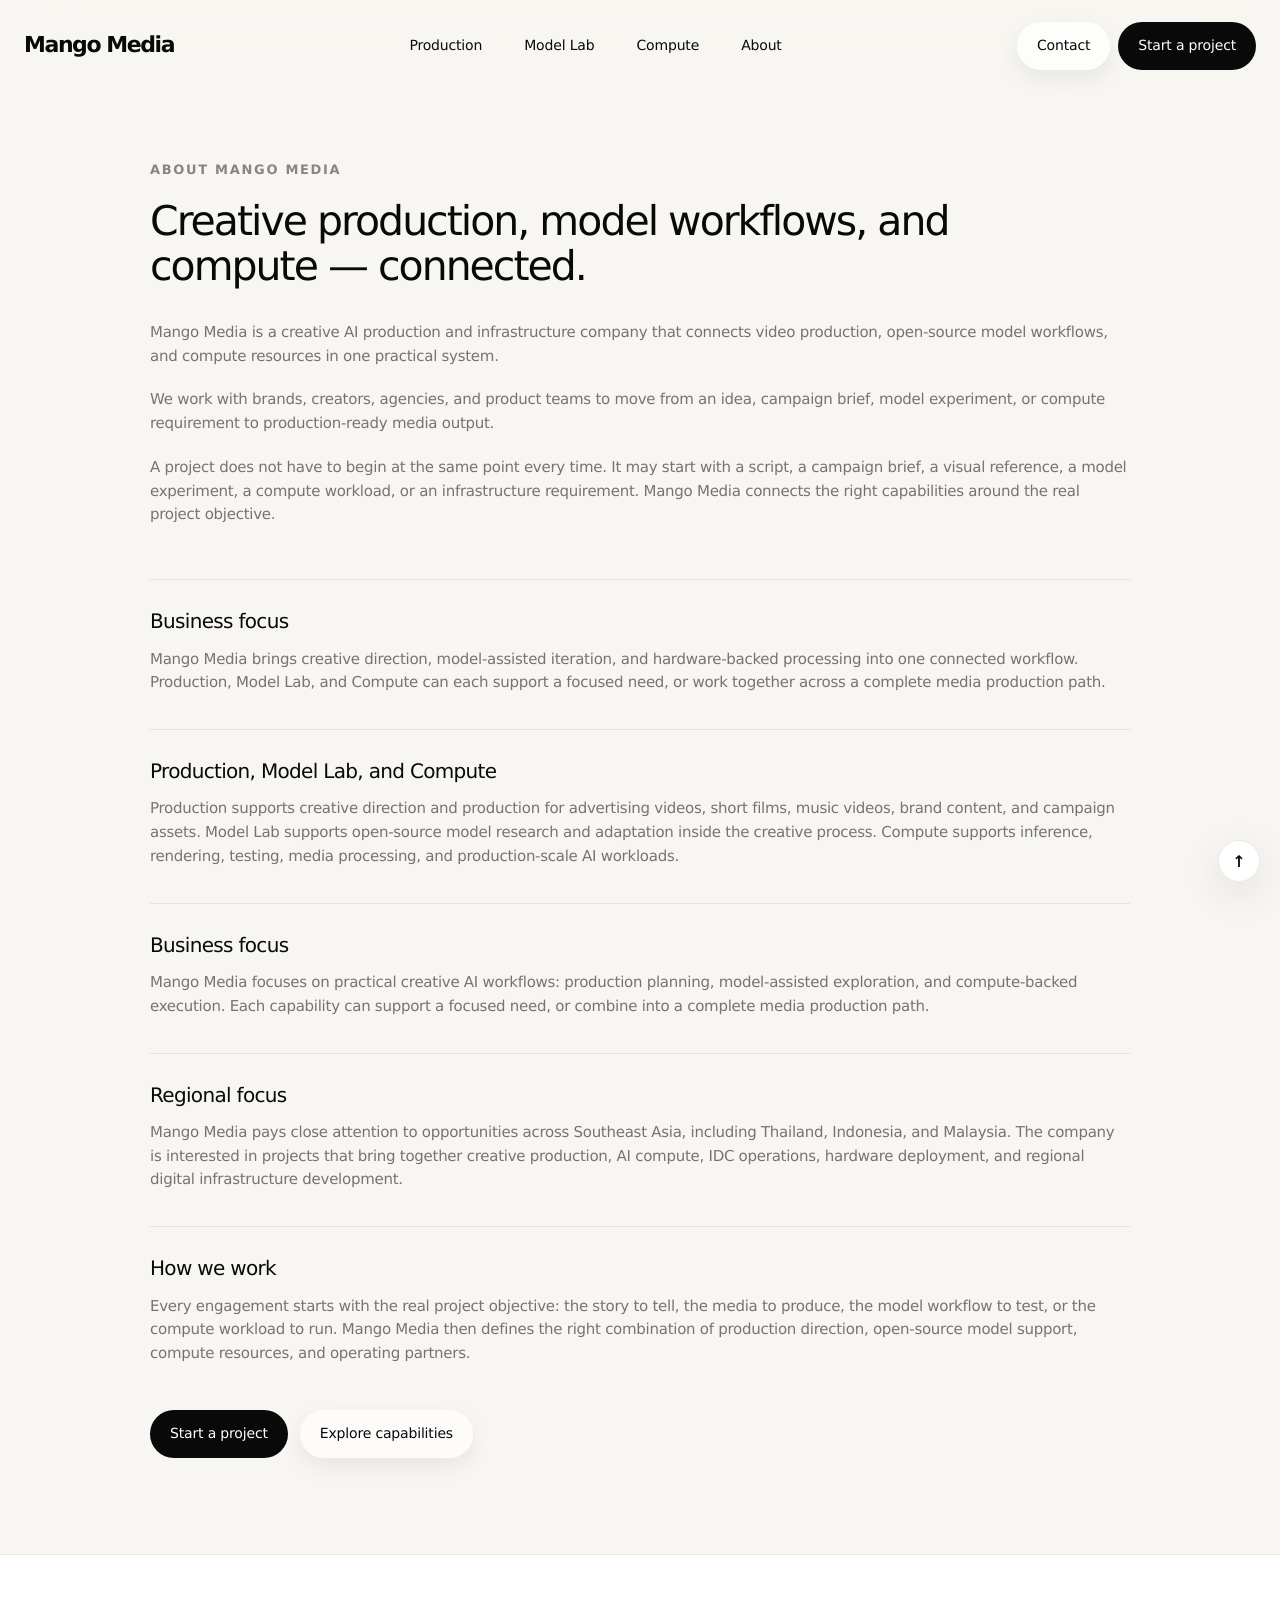
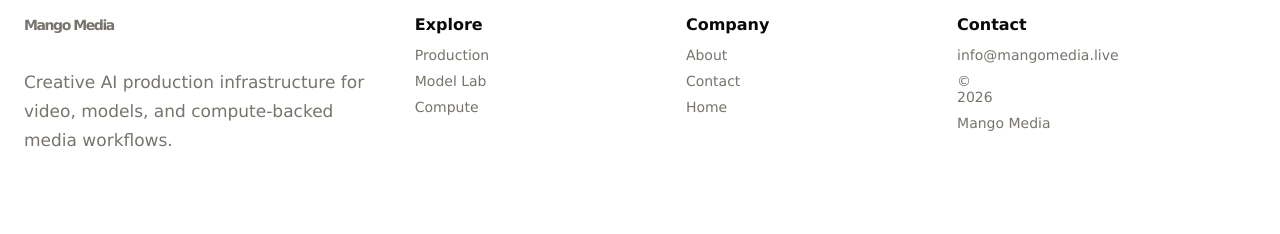
==== commit ab590312: "Update about.html" ====
--- a/about.html
+++ b/about.html
@@ -97,17 +97,15 @@
           </p>
         </div>
 
-        <div class="about-plain-section">
-          <h2>Operating foundation</h2>
+<div class="about-plain-section">
+  <h2>Business focus</h2>
 
-          <p>
-            Mango Media’s capabilities are supported by experience in technology hardware
-            trading, asset investment and operation, industrial real estate-related
-            transactions, and IDC operations. This foundation informs how the company
-            evaluates resources, coordinates infrastructure, and connects creative and
-            technical requirements with practical execution.
-          </p>
-        </div>
+  <p>
+    Mango Media focuses on practical creative AI workflows: production planning,
+    model-assisted exploration, and compute-backed execution. Each capability can
+    support a focused need, or combine into a complete media production path.
+  </p>
+</div>
 
         <div class="about-plain-section">
           <h2>Regional focus</h2>
--- a/mango-content.css
+++ b/mango-content.css
@@ -127,110 +127,1821 @@
   box-shadow: 0 8px 24px rgba(9, 9, 9, 0.06);
   font-size: 14px;
 }
-
-/* Homepage media system section */
-
-.media-system-section {
-  padding: 72px 0;
-}
-
-.media-system-panel {
-  position: relative;
-  overflow: hidden;
-  display: grid;
-  grid-template-columns: 0.95fr 0.75fr;
-  gap: 56px;
-  align-items: center;
-
-  border: 1px solid rgba(9, 9, 9, 0.08);
-  border-radius: 34px;
-  padding: clamp(34px, 5vw, 64px);
-
-  background: rgba(255, 255, 255, 0.72);
-
-  box-shadow: 0 18px 56px rgba(9, 9, 9, 0.045);
-}
-
-.media-system-copy {
-  max-width: 820px;
-}
-
-.media-system-copy .eyebrow {
-  margin-bottom: 18px;
-}
-
-.media-system-copy h2 {
-  max-width: 820px;
+/* Homepage Mango suite layout */
+
+.home-mango-suite {
+  padding-top: 64px !important;
+  padding-bottom: 78px !important;
+}
+
+.home-mango-suite-inner {
+  width: min(1400px, calc(100vw - 48px));
+  margin: 0 auto;
+}
+
+.home-mango-suite-heading {
+  display: grid;
+  grid-template-columns: minmax(0, 0.95fr) minmax(0, 0.78fr);
+  gap: clamp(36px, 6vw, 86px);
+  align-items: start;
+  margin-bottom: 34px;
+}
+
+.home-mango-suite-heading h2,
+.home-mango-stack-heading h2 {
+  margin: 0;
+  color: #090909;
+  font-weight: 350;
+  line-height: 1.05;
+  letter-spacing: -0.058em;
+}
+
+.home-mango-suite-heading h2 {
+  max-width: 720px;
+  font-size: clamp(38px, 4.4vw, 68px);
+}
+
+.home-mango-suite-heading p:not(.eyebrow) {
+  max-width: 620px;
   margin: 0 0 24px;
-  color: #090909;
-  font-size: clamp(28px, 2.8vw, 40px);
-  font-weight: 360;
-  line-height: 1.12;
-  letter-spacing: -0.044em;
-}
-
-.media-system-copy p:not(.eyebrow) {
-  max-width: 720px;
-  margin: 0;
-  color: #77746d;
-  font-size: clamp(16px, 1.15vw, 19px);
-  font-weight: 360;
-  line-height: 1.58;
-  letter-spacing: -0.018em;
-}
-
-.media-system-stack {
-  display: grid;
-  gap: 14px;
-}
-
-.media-system-item {
-  display: grid;
-  grid-template-columns: 46px 1fr;
-  gap: 18px;
-  align-items: start;
-
-  border: 1px solid rgba(9, 9, 9, 0.07);
-  border-radius: 22px;
-  padding: 22px;
-
-  background: rgba(255, 255, 255, 0.68);
-  box-shadow: 0 12px 34px rgba(9, 9, 9, 0.035);
-}
-
-.media-system-item span {
+  color: #272727;
+  font-size: clamp(16px, 1.18vw, 19px);
+  font-weight: 360;
+  line-height: 1.52;
+  letter-spacing: -0.022em;
+}
+
+.home-suite-button,
+.home-suite-strip-button,
+.home-stack-button {
   display: inline-flex;
   align-items: center;
   justify-content: center;
-
-  width: 38px;
-  height: 38px;
+  min-height: 46px;
   border-radius: 999px;
-
-  background: rgba(255, 255, 255, 0.82);
-  box-shadow: 0 8px 22px rgba(9, 9, 9, 0.055);
-
-  color: #090909;
-  font-size: 13px;
+  padding: 0 22px;
+  text-decoration: none;
+  font-size: 15px;
   font-weight: 420;
-}
-
-.media-system-item h3 {
+  letter-spacing: -0.015em;
+}
+
+.home-suite-button {
+  color: #ffffff;
+  background: #090909;
+}
+
+.home-mango-suite-grid {
+  display: grid;
+  grid-template-columns: repeat(6, minmax(0, 1fr));
+  gap: 18px;
+}
+
+.home-suite-card,
+.home-suite-mini-card,
+.home-suite-footer-strip,
+.home-stack-row {
+  border: 1px solid rgba(9, 9, 9, 0.08);
+  background: rgba(255, 255, 255, 0.72);
+  box-shadow:
+    0 18px 54px rgba(9, 9, 9, 0.045),
+    inset 0 1px 0 rgba(255, 255, 255, 0.76);
+}
+
+.home-suite-card {
+  position: relative;
+  overflow: hidden;
+  min-height: 560px;
+  border-radius: 30px;
+}
+
+.home-suite-card-visual {
+  grid-column: span 3;
+  background:
+    radial-gradient(circle at 20% 16%, rgba(185, 198, 255, 0.20), transparent 30rem),
+    radial-gradient(circle at 86% 78%, rgba(233, 214, 182, 0.26), transparent 28rem),
+    rgba(255, 255, 255, 0.72);
+}
+
+.home-suite-card-analytics {
+  grid-column: span 3;
+  display: grid;
+  grid-template-rows: minmax(0, 1fr) auto;
+  padding: 30px;
+  background: #f4f3ef;
+}
+
+.home-suite-media-slot {
+  position: absolute;
+  inset: 0;
+  display: grid;
+  place-items: center;
+  border-radius: inherit;
+  background:
+    radial-gradient(circle at 18% 22%, rgba(89, 125, 92, 0.24), transparent 18rem),
+    radial-gradient(circle at 72% 26%, rgba(232, 184, 120, 0.32), transparent 20rem),
+    radial-gradient(circle at 72% 76%, rgba(92, 151, 190, 0.24), transparent 22rem),
+    linear-gradient(135deg, #ece7d8, #f8f6ef);
+}
+
+.home-suite-media-slot::after {
+  content: "";
+  position: absolute;
+  inset: 0;
+  background:
+    linear-gradient(
+      180deg,
+      rgba(255, 255, 255, 0.02) 0%,
+      rgba(0, 0, 0, 0.08) 44%,
+      rgba(0, 0, 0, 0.48) 100%
+    );
+}
+
+.home-suite-media-slot span,
+.home-suite-media-slot small {
+  position: relative;
+  z-index: 1;
+  display: block;
+  text-align: center;
+}
+
+.home-suite-media-slot span {
+  color: rgba(255, 255, 255, 0.96);
+  font-size: clamp(26px, 2.6vw, 42px);
+  font-weight: 350;
+  line-height: 1.05;
+  letter-spacing: -0.052em;
+}
+
+.home-suite-media-slot small {
+  margin-top: 10px;
+  color: rgba(255, 255, 255, 0.72);
+  font-size: 14px;
+  font-weight: 360;
+}
+
+.home-suite-card-copy {
+  position: absolute;
+  left: clamp(24px, 2.8vw, 42px);
+  right: clamp(24px, 2.8vw, 42px);
+  bottom: clamp(24px, 2.8vw, 42px);
+  z-index: 2;
+}
+
+.home-suite-card-copy.light {
+  color: #ffffff;
+}
+
+.home-suite-card-copy span {
+  display: block;
+  margin-bottom: 12px;
+  color: rgba(255, 255, 255, 0.76);
+  font-size: 15px;
+  font-weight: 380;
+}
+
+.home-suite-card-copy h3 {
+  max-width: 560px;
+  margin: 0 0 10px;
+  color: inherit;
+  font-size: clamp(23px, 2.1vw, 36px);
+  font-weight: 350;
+  line-height: 1.08;
+  letter-spacing: -0.05em;
+}
+
+.home-suite-card-copy p {
+  max-width: 620px;
+  margin: 0;
+  color: rgba(255, 255, 255, 0.78);
+  font-size: clamp(15px, 1vw, 17px);
+  line-height: 1.48;
+  letter-spacing: -0.018em;
+}
+
+.home-suite-card-analytics .home-suite-card-copy {
+  position: relative;
+  left: auto;
+  right: auto;
+  bottom: auto;
+  align-self: end;
+  margin-top: 34px;
+}
+
+.home-suite-card-analytics .home-suite-card-copy span {
+  color: #77746d;
+}
+
+.home-suite-card-analytics .home-suite-card-copy h3 {
+  color: #090909;
+}
+
+.home-suite-card-analytics .home-suite-card-copy p {
+  color: #3c3a35;
+}
+
+.home-suite-dashboard {
+  display: grid;
+  place-items: center;
+  min-height: 300px;
+}
+
+.home-suite-dashboard-card {
+  width: min(100%, 560px);
+  border: 1px solid rgba(9, 9, 9, 0.10);
+  border-radius: 24px;
+  padding: 22px;
+  background: rgba(255, 255, 255, 0.92);
+  box-shadow: 0 16px 38px rgba(9, 9, 9, 0.08);
+}
+
+.home-suite-dashboard-card > span {
+  display: block;
+  color: #090909;
+  font-size: 14px;
+  font-weight: 430;
+}
+
+.home-suite-dashboard-card strong {
+  display: block;
+  margin-top: 4px;
+  color: #77746d;
+  font-size: 18px;
+  font-weight: 360;
+}
+
+.home-suite-chart {
+  position: relative;
+  overflow: hidden;
+  height: 170px;
+  margin-top: 20px;
+  border-radius: 16px;
+  background:
+    linear-gradient(to bottom, transparent 0 32%, rgba(9, 9, 9, 0.06) 32% 33%, transparent 33% 65%, rgba(9, 9, 9, 0.06) 65% 66%, transparent 66%),
+    linear-gradient(to right, transparent 0 25%, rgba(9, 9, 9, 0.06) 25% 26%, transparent 26% 50%, rgba(9, 9, 9, 0.06) 50% 51%, transparent 51% 75%, rgba(9, 9, 9, 0.06) 75% 76%, transparent 76%),
+    #f7f8fb;
+}
+
+.home-suite-chart i {
+  position: absolute;
+  left: 8%;
+  right: 8%;
+  height: 2px;
+  border-radius: 999px;
+  transform-origin: left center;
+}
+
+.home-suite-chart i:nth-child(1) {
+  top: 42%;
+  background: #ff5b35;
+  box-shadow:
+    38px -12px 0 #ff5b35,
+    78px -4px 0 #ff5b35,
+    118px -18px 0 #ff5b35,
+    158px -8px 0 #ff5b35,
+    198px -22px 0 #ff5b35,
+    238px -12px 0 #ff5b35,
+    278px -28px 0 #ff5b35,
+    318px -16px 0 #ff5b35,
+    358px -24px 0 #ff5b35;
+}
+
+.home-suite-chart i:nth-child(2) {
+  top: 58%;
+  background: #315cff;
+  box-shadow:
+    38px -8px 0 #315cff,
+    78px -2px 0 #315cff,
+    118px -12px 0 #315cff,
+    158px 4px 0 #315cff,
+    198px -8px 0 #315cff,
+    238px -2px 0 #315cff,
+    278px -14px 0 #315cff,
+    318px -4px 0 #315cff,
+    358px -12px 0 #315cff;
+}
+
+.home-suite-chart i:nth-child(3) {
+  top: 70%;
+  background: rgba(49, 92, 255, 0.08);
+  height: 44px;
+}
+
+.home-suite-chart-labels {
+  display: flex;
+  justify-content: space-between;
+  margin-top: 10px;
+  color: #96928a;
+  font-size: 12px;
+}
+
+.home-suite-mini-card {
+  grid-column: span 2;
+  display: grid;
+  align-content: space-between;
+  min-height: 245px;
+  border-radius: 24px;
+  padding: 30px;
+  background: #f4f3ef;
+}
+
+.home-suite-icon {
+  display: inline-grid;
+  place-items: center;
+  width: 42px;
+  height: 42px;
+  margin-bottom: 42px;
+  border: 1px solid rgba(9, 9, 9, 0.08);
+  border-radius: 12px;
+  color: #090909;
+  background: rgba(255, 255, 255, 0.72);
+  font-size: 18px;
+}
+
+.home-suite-mini-card h3 {
   margin: 0 0 8px;
-  color: #090909;
-  font-size: clamp(18px, 1.3vw, 22px);
-  font-weight: 380;
-  line-height: 1.18;
-  letter-spacing: -0.032em;
-}
-
-.media-system-item p {
+  color: #77746d;
+  font-size: 18px;
+  font-weight: 360;
+  letter-spacing: -0.02em;
+}
+
+.home-suite-mini-card p {
+  max-width: 340px;
+  margin: 0;
+  color: #090909;
+  font-size: 16px;
+  line-height: 1.42;
+  letter-spacing: -0.024em;
+}
+
+.home-suite-footer-strip {
+  display: flex;
+  align-items: center;
+  justify-content: space-between;
+  gap: 28px;
+  margin-top: 18px;
+  border-radius: 24px;
+  padding: 24px 34px;
+  background: rgba(255, 255, 255, 0.68);
+}
+
+.home-suite-strip-left {
+  display: flex;
+  align-items: center;
+  gap: 14px;
+}
+
+.home-suite-strip-left > span {
+  display: inline-grid;
+  place-items: center;
+  width: 46px;
+  height: 46px;
+  border-radius: 14px;
+  color: #77746d;
+  background: #eeeeea;
+  font-size: 14px;
+  font-weight: 430;
+}
+
+.home-suite-strip-left > span:nth-child(2) {
+  color: #ffffff;
+  background: #090909;
+}
+
+.home-suite-strip-left strong {
+  display: block;
+  color: #090909;
+  font-size: 16px;
+  font-weight: 430;
+}
+
+.home-suite-strip-left p {
+  margin: 4px 0 0;
+  color: #77746d;
+  font-size: 15px;
+}
+
+.home-suite-strip-button,
+.home-stack-button {
+  border: 1px solid rgba(9, 9, 9, 0.10);
+  color: #090909;
+  background: rgba(255, 255, 255, 0.76);
+  box-shadow: 0 8px 18px rgba(9, 9, 9, 0.045);
+}
+.home-suite-media-slot.has-image {
+  background: #111111;
+}
+
+.home-suite-media-slot.has-image img {
+  position: absolute;
+  inset: 0;
+  z-index: 0;
+  width: 100%;
+  height: 100%;
+  display: block;
+  object-fit: cover;
+}
+
+.home-suite-media-slot.has-image::after {
+  z-index: 1;
+}
+/* Homepage workspace showcase layout */
+
+.home-workspace-showcase {
+  padding-top: 72px !important;
+  padding-bottom: 78px !important;
+}
+
+.home-workspace-showcase-inner {
+  width: min(1400px, calc(100vw - 48px));
+  margin: 0 auto;
+}
+
+.home-workspace-showcase-heading {
+  display: grid;
+  grid-template-columns: minmax(0, 0.95fr) minmax(0, 0.72fr);
+  gap: clamp(36px, 6vw, 86px);
+  align-items: end;
+  margin-bottom: 28px;
+}
+
+.home-workspace-showcase-heading h2 {
+  max-width: 760px;
+  margin: 0;
+  color: #090909;
+  font-size: clamp(38px, 4.2vw, 66px);
+  font-weight: 350;
+  line-height: 1.05;
+  letter-spacing: -0.058em;
+}
+
+.home-workspace-showcase-heading p:not(.eyebrow) {
+  max-width: 620px;
   margin: 0;
   color: #77746d;
-  font-size: 15.5px;
-  font-weight: 360;
+  font-size: clamp(15px, 1.08vw, 17px);
+  font-weight: 360;
+  line-height: 1.58;
+  letter-spacing: -0.018em;
+}
+
+.home-workspace-layout {
+  display: grid;
+  grid-template-columns: minmax(0, 1.08fr) minmax(0, 0.92fr);
+  grid-template-rows: repeat(2, minmax(270px, auto));
+  gap: 18px;
+}
+
+.home-workspace-card {
+  position: relative;
+  overflow: hidden;
+  border: 1px solid rgba(9, 9, 9, 0.08);
+  border-radius: 30px;
+  background:
+    radial-gradient(circle at 16% 18%, rgba(185, 198, 255, 0.15), transparent 26rem),
+    radial-gradient(circle at 88% 78%, rgba(232, 213, 180, 0.18), transparent 28rem),
+    rgba(255, 255, 255, 0.72);
+  box-shadow:
+    0 22px 66px rgba(9, 9, 9, 0.055),
+    inset 0 1px 0 rgba(255, 255, 255, 0.76);
+}
+
+.home-workspace-card-large {
+  grid-row: span 2;
+  min-height: 590px;
+  padding: clamp(30px, 3vw, 40px);
+}
+
+.home-workspace-card-side {
+  display: grid;
+  grid-template-columns: minmax(0, 0.95fr) minmax(220px, 0.74fr);
+  gap: 26px;
+  align-items: stretch;
+  min-height: 286px;
+  padding: 24px;
+}
+
+.home-workspace-card-copy {
+  position: relative;
+  z-index: 1;
+}
+
+.home-workspace-card-copy span {
+  display: inline-flex;
+  margin-bottom: 18px;
+  border: 1px solid rgba(9, 9, 9, 0.08);
+  border-radius: 999px;
+  padding: 8px 12px;
+  color: #626058;
+  background: rgba(255, 255, 255, 0.76);
+  font-size: 12px;
+  font-weight: 430;
+  line-height: 1;
+}
+
+.home-workspace-card-copy h3 {
+  max-width: 560px;
+  margin: 0 0 12px;
+  color: #090909;
+  font-size: clamp(24px, 2.35vw, 42px);
+  font-weight: 350;
+  line-height: 1.08;
+  letter-spacing: -0.052em;
+}
+
+.home-workspace-card-side .home-workspace-card-copy h3 {
+  font-size: clamp(22px, 1.75vw, 32px);
+}
+
+.home-workspace-card-copy p {
+  max-width: 560px;
+  margin: 0 0 18px;
+  color: #77746d;
+  font-size: clamp(14px, 1vw, 16px);
+  line-height: 1.52;
+  letter-spacing: -0.018em;
+}
+
+.home-workspace-card-copy a {
+  color: #090909;
+  font-size: 14px;
+  font-weight: 430;
+  text-decoration: none;
+}
+
+.home-workspace-card-copy a::after {
+  content: " →";
+}
+
+.home-workspace-media-slot {
+  position: relative;
+  z-index: 1;
+  overflow: hidden;
+  display: grid;
+  place-items: center;
+  min-height: 290px;
+  border: 1px dashed rgba(9, 9, 9, 0.16);
+  border-radius: 26px;
+  background:
+    linear-gradient(135deg, rgba(255, 255, 255, 0.70), rgba(246, 243, 236, 0.88)),
+    repeating-linear-gradient(
+      135deg,
+      rgba(9, 9, 9, 0.035) 0,
+      rgba(9, 9, 9, 0.035) 1px,
+      transparent 1px,
+      transparent 14px
+    );
+}
+
+.home-workspace-card-large .home-workspace-media-slot {
+  margin-top: 42px;
+  min-height: 310px;
+}
+
+.home-workspace-media-slot.compact {
+  min-height: 100%;
+}
+
+.home-workspace-media-slot span,
+.home-workspace-preview-slot span {
+  display: block;
+  color: #090909;
+  font-size: clamp(18px, 1.5vw, 25px);
+  font-weight: 360;
+  line-height: 1.1;
+  letter-spacing: -0.036em;
+  text-align: center;
+}
+
+.home-workspace-media-slot small,
+.home-workspace-preview-slot small {
+  display: block;
+  margin-top: 8px;
+  color: #8d8a82;
+  font-size: 13px;
+  font-weight: 360;
+  text-align: center;
+}
+
+.home-workspace-interface {
+  display: grid;
+  grid-template-columns: minmax(0, 0.55fr) minmax(0, 1.22fr);
+  gap: 18px;
+  margin-top: 18px;
+  border: 1px solid rgba(9, 9, 9, 0.08);
+  border-radius: 30px;
+  padding: 24px;
+  background:
+    radial-gradient(circle at 10% 20%, rgba(255, 216, 230, 0.15), transparent 26rem),
+    radial-gradient(circle at 88% 70%, rgba(185, 198, 255, 0.14), transparent 30rem),
+    rgba(255, 255, 255, 0.72);
+  box-shadow: 0 22px 66px rgba(9, 9, 9, 0.055);
+}
+
+.home-workspace-interface-copy {
+  align-self: center;
+  padding: clamp(8px, 2vw, 26px);
+}
+
+.home-workspace-interface-copy h3 {
+  max-width: 470px;
+  margin: 0 0 14px;
+  color: #090909;
+  font-size: clamp(28px, 2.7vw, 46px);
+  font-weight: 350;
+  line-height: 1.08;
+  letter-spacing: -0.052em;
+}
+
+.home-workspace-interface-copy p:not(.eyebrow) {
+  max-width: 500px;
+  margin: 0;
+  color: #77746d;
+  font-size: clamp(15px, 1vw, 17px);
   line-height: 1.55;
   letter-spacing: -0.018em;
+}
+
+.home-workspace-browser {
+  overflow: hidden;
+  min-height: 390px;
+  border: 1px solid rgba(9, 9, 9, 0.08);
+  border-radius: 26px;
+  background: rgba(251, 250, 247, 0.88);
+}
+
+.home-workspace-browser-top {
+  display: flex;
+  align-items: center;
+  gap: 8px;
+  height: 48px;
+  padding: 0 18px;
+  border-bottom: 1px solid rgba(9, 9, 9, 0.08);
+  background: rgba(255, 255, 255, 0.62);
+}
+
+.home-workspace-browser-top span {
+  width: 9px;
+  height: 9px;
+  border-radius: 999px;
+  background: #c8c5bd;
+}
+
+.home-workspace-browser-top strong {
+  margin-left: 8px;
+  color: #77746d;
+  font-size: 13px;
+  font-weight: 430;
+}
+
+.home-workspace-browser-body {
+  display: grid;
+  grid-template-columns: 150px 1fr 120px;
+  gap: 14px;
+  min-height: 342px;
+  padding: 14px;
+}
+
+.home-workspace-browser-nav {
+  display: grid;
+  gap: 10px;
+  align-content: start;
+}
+
+.home-workspace-browser-nav span {
+  display: block;
+  border: 1px solid rgba(9, 9, 9, 0.06);
+  border-radius: 14px;
+  padding: 12px;
+  color: #77746d;
+  background: rgba(255, 255, 255, 0.72);
+  font-size: 13px;
+  font-weight: 390;
+}
+
+.home-workspace-preview-slot {
+  display: grid;
+  place-items: center;
+  border: 1px dashed rgba(9, 9, 9, 0.16);
+  border-radius: 24px;
+  background:
+    radial-gradient(circle at 30% 30%, rgba(185, 198, 255, 0.14), transparent 22rem),
+    radial-gradient(circle at 78% 72%, rgba(240, 216, 180, 0.20), transparent 24rem),
+    rgba(255, 255, 255, 0.58);
+}
+
+.home-workspace-browser-settings {
+  display: grid;
+  gap: 10px;
+  align-content: start;
+}
+
+.home-workspace-browser-settings span {
+  display: block;
+  height: 52px;
+  border-radius: 14px;
+  background:
+    linear-gradient(90deg, rgba(9, 9, 9, 0.08), rgba(9, 9, 9, 0.025));
+}
+
+@media (max-width: 1050px) {
+  .home-workspace-showcase-heading,
+  .home-workspace-layout,
+  .home-workspace-interface {
+    grid-template-columns: 1fr;
+  }
+
+  .home-workspace-card-large {
+    grid-row: auto;
+    min-height: auto;
+  }
+
+  .home-workspace-card-side {
+    grid-template-columns: 1fr;
+  }
+
+  .home-workspace-media-slot,
+  .home-workspace-card-large .home-workspace-media-slot {
+    min-height: 260px;
+  }
+
+  .home-workspace-browser-body {
+    grid-template-columns: 1fr;
+  }
+
+  .home-workspace-browser-settings {
+    display: none;
+  }
+
+  .home-workspace-preview-slot {
+    min-height: 280px;
+  }
+}
+
+@media (max-width: 760px) {
+  .home-workspace-showcase {
+    padding-top: 46px !important;
+    padding-bottom: 58px !important;
+  }
+
+  .home-workspace-showcase-inner {
+    width: min(100% - 28px, 1400px);
+  }
+
+  .home-workspace-showcase-heading {
+    gap: 18px;
+    margin-bottom: 22px;
+  }
+
+  .home-workspace-showcase-heading h2 {
+    font-size: clamp(34px, 10vw, 46px);
+    line-height: 1.08;
+  }
+
+  .home-workspace-layout,
+  .home-workspace-interface {
+    gap: 14px;
+  }
+
+  .home-workspace-card,
+  .home-workspace-interface {
+    border-radius: 26px;
+  }
+
+  .home-workspace-card-large,
+  .home-workspace-card-side,
+  .home-workspace-interface {
+    padding: 22px;
+  }
+
+  .home-workspace-media-slot,
+  .home-workspace-card-large .home-workspace-media-slot {
+    min-height: 230px;
+    border-radius: 22px;
+  }
+
+  .home-workspace-browser {
+    min-height: auto;
+    border-radius: 22px;
+  }
+
+  .home-workspace-preview-slot {
+    min-height: 250px;
+  }
+}
+/* Homepage Model Lab showcase */
+
+.home-model-lab-showcase {
+  padding-top: 72px !important;
+  padding-bottom: 78px !important;
+}
+
+.home-model-lab-inner {
+  width: min(1400px, calc(100vw - 48px));
+  margin: 0 auto;
+}
+
+.home-model-lab-heading {
+  display: grid;
+  grid-template-columns: minmax(0, 0.95fr) minmax(0, 0.72fr);
+  gap: clamp(36px, 6vw, 86px);
+  align-items: end;
+  margin-bottom: 28px;
+}
+
+.home-model-lab-heading h2 {
+  max-width: 760px;
+  margin: 0;
+  color: #090909;
+  font-size: clamp(38px, 4.2vw, 66px);
+  font-weight: 350;
+  line-height: 1.05;
+  letter-spacing: -0.058em;
+}
+
+.home-model-lab-heading p:not(.eyebrow) {
+  max-width: 620px;
+  margin: 0;
+  color: #77746d;
+  font-size: clamp(15px, 1.08vw, 17px);
+  font-weight: 360;
+  line-height: 1.58;
+  letter-spacing: -0.018em;
+}
+
+.home-model-lab-grid {
+  display: grid;
+  grid-template-columns: minmax(0, 1.08fr) minmax(0, 0.92fr);
+  grid-template-rows: repeat(2, minmax(280px, auto));
+  gap: 18px;
+}
+
+.home-model-lab-card {
+  position: relative;
+  overflow: hidden;
+  border: 1px solid rgba(9, 9, 9, 0.08);
+  border-radius: 30px;
+  padding: clamp(24px, 3vw, 36px);
+  background:
+    radial-gradient(circle at 16% 18%, rgba(185, 198, 255, 0.15), transparent 26rem),
+    radial-gradient(circle at 88% 78%, rgba(232, 213, 180, 0.18), transparent 28rem),
+    rgba(255, 255, 255, 0.72);
+  box-shadow:
+    0 22px 66px rgba(9, 9, 9, 0.055),
+    inset 0 1px 0 rgba(255, 255, 255, 0.76);
+}
+
+.home-model-lab-card-large {
+  grid-row: span 2;
+  display: grid;
+  align-content: space-between;
+  min-height: 600px;
+}
+
+.home-model-lab-card-side,
+.home-model-lab-card-media {
+  display: grid;
+  grid-template-columns: minmax(0, 0.95fr) minmax(220px, 0.75fr);
+  gap: 26px;
+  align-items: stretch;
+  min-height: 290px;
+}
+
+.home-model-lab-copy {
+  position: relative;
+  z-index: 1;
+}
+
+.home-model-lab-copy span {
+  display: inline-flex;
+  margin-bottom: 18px;
+  border: 1px solid rgba(9, 9, 9, 0.08);
+  border-radius: 999px;
+  padding: 8px 12px;
+  color: #626058;
+  background: rgba(255, 255, 255, 0.76);
+  font-size: 12px;
+  font-weight: 430;
+  line-height: 1;
+}
+
+.home-model-lab-copy h3 {
+  max-width: 580px;
+  margin: 0 0 12px;
+  color: #090909;
+  font-size: clamp(24px, 2.35vw, 42px);
+  font-weight: 350;
+  line-height: 1.08;
+  letter-spacing: -0.052em;
+}
+
+.home-model-lab-card-side .home-model-lab-copy h3,
+.home-model-lab-card-media .home-model-lab-copy h3 {
+  font-size: clamp(22px, 1.75vw, 32px);
+}
+
+.home-model-lab-copy p {
+  max-width: 560px;
+  margin: 0 0 18px;
+  color: #77746d;
+  font-size: clamp(14px, 1vw, 16px);
+  line-height: 1.52;
+  letter-spacing: -0.018em;
+}
+
+.home-model-lab-copy a {
+  color: #090909;
+  font-size: 14px;
+  font-weight: 430;
+  text-decoration: none;
+}
+
+.home-model-lab-copy a::after {
+  content: " →";
+}
+
+.home-model-lab-media-slot {
+  position: relative;
+  z-index: 1;
+  overflow: hidden;
+  display: grid;
+  place-items: center;
+  min-height: 320px;
+  border: 1px dashed rgba(9, 9, 9, 0.16);
+  border-radius: 26px;
+  background:
+    radial-gradient(circle at 30% 28%, rgba(185, 198, 255, 0.16), transparent 18rem),
+    radial-gradient(circle at 78% 70%, rgba(232, 213, 180, 0.18), transparent 22rem),
+    linear-gradient(135deg, rgba(255, 255, 255, 0.70), rgba(246, 243, 236, 0.88));
+}
+
+.home-model-lab-media-slot.second {
+  min-height: 100%;
+}
+
+.home-model-lab-media-slot span {
+  display: block;
+  color: #090909;
+  font-size: clamp(18px, 1.5vw, 25px);
+  font-weight: 360;
+  line-height: 1.1;
+  letter-spacing: -0.036em;
+  text-align: center;
+}
+
+.home-model-lab-media-slot small {
+  display: block;
+  margin-top: 8px;
+  color: #8d8a82;
+  font-size: 13px;
+  font-weight: 360;
+  text-align: center;
+}
+
+.home-model-lab-steps {
+  display: grid;
+  gap: 12px;
+  align-content: center;
+}
+
+.home-model-lab-steps div {
+  display: grid;
+  grid-template-columns: 42px 1fr;
+  gap: 12px;
+  align-items: center;
+  border: 1px solid rgba(9, 9, 9, 0.07);
+  border-radius: 18px;
+  padding: 16px;
+  background: rgba(255, 255, 255, 0.66);
+}
+
+.home-model-lab-steps strong {
+  display: inline-grid;
+  place-items: center;
+  width: 34px;
+  height: 34px;
+  border-radius: 999px;
+  color: #090909;
+  background: #ffffff;
+  box-shadow: 0 8px 22px rgba(9, 9, 9, 0.055);
+  font-size: 12px;
+  font-weight: 430;
+}
+
+.home-model-lab-steps span {
+  color: #77746d;
+  font-size: 14px;
+  line-height: 1.35;
+}
+
+.home-model-lab-media-slot.has-image {
+  display: block;
+  border-style: solid;
+  background: #111111;
+}
+
+.home-model-lab-media-slot.has-image img,
+.home-model-lab-media-slot.has-image video {
+  width: 100%;
+  height: 100%;
+  min-height: 320px;
+  display: block;
+  object-fit: cover;
+}
+
+@media (max-width: 1050px) {
+  .home-model-lab-heading,
+  .home-model-lab-grid,
+  .home-model-lab-card-side,
+  .home-model-lab-card-media {
+    grid-template-columns: 1fr;
+  }
+
+  .home-model-lab-card-large {
+    grid-row: auto;
+    min-height: auto;
+  }
+
+  .home-model-lab-media-slot,
+  .home-model-lab-media-slot.second {
+    min-height: 260px;
+  }
+}
+
+@media (max-width: 760px) {
+  .home-model-lab-showcase {
+    padding-top: 46px !important;
+    padding-bottom: 58px !important;
+  }
+
+  .home-model-lab-inner {
+    width: min(100% - 28px, 1400px);
+  }
+
+  .home-model-lab-heading {
+    gap: 18px;
+    margin-bottom: 22px;
+  }
+
+  .home-model-lab-heading h2 {
+    font-size: clamp(34px, 10vw, 46px);
+    line-height: 1.08;
+  }
+
+  .home-model-lab-card {
+    border-radius: 26px;
+    padding: 22px;
+  }
+
+  .home-model-lab-media-slot,
+  .home-model-lab-media-slot.second {
+    min-height: 230px;
+    border-radius: 22px;
+  }
+}
+.home-model-lab-media-slot.has-inline-svg {
+  display: block;
+  padding: 0;
+  border-style: solid;
+  background: #fbfaf7;
+}
+
+.home-model-lab-device-svg {
+  width: 100%;
+  height: 100%;
+  min-height: 320px;
+  display: block;
+  border-radius: 26px;
+}
+.home-model-lab-media-slot.has-image {
+  display: block;
+  padding: 0;
+  border-style: solid;
+  background: #111111;
+}
+
+.home-model-lab-media-slot.has-image img {
+  width: 100%;
+  height: 100%;
+  min-height: 320px;
+  display: block;
+  object-fit: cover;
+}
+/* Homepage Model Lab layout balance override */
+
+.home-model-lab-heading {
+  margin-bottom: 34px;
+}
+
+.home-model-lab-grid {
+  grid-template-columns: minmax(0, 1.05fr) minmax(0, 0.95fr);
+  grid-template-rows: repeat(2, minmax(320px, auto));
+  gap: 22px;
+  align-items: stretch;
+}
+
+.home-model-lab-card {
+  border-radius: 34px;
+  padding: clamp(28px, 3.2vw, 44px);
+  background:
+    radial-gradient(circle at 16% 18%, rgba(185, 198, 255, 0.12), transparent 26rem),
+    radial-gradient(circle at 88% 78%, rgba(232, 213, 180, 0.14), transparent 28rem),
+    rgba(255, 255, 255, 0.76);
+}
+
+.home-model-lab-card-large {
+  min-height: auto;
+  display: flex;
+  flex-direction: column;
+}
+
+.home-model-lab-card-large .home-model-lab-copy {
+  max-width: 780px;
+}
+
+.home-model-lab-card-large .home-model-lab-media-slot {
+  margin-top: clamp(42px, 5vw, 76px);
+  min-height: clamp(280px, 23vw, 380px);
+}
+
+.home-model-lab-card-side,
+.home-model-lab-card-media {
+  min-height: 330px;
+  padding: clamp(28px, 3vw, 40px);
+}
+
+.home-model-lab-card-side {
+  grid-template-columns: minmax(0, 0.92fr) minmax(260px, 0.72fr);
+  align-items: center;
+}
+
+.home-model-lab-card-media {
+  grid-template-columns: minmax(260px, 0.78fr) minmax(0, 0.95fr);
+  align-items: center;
+}
+
+.home-model-lab-copy h3 {
+  letter-spacing: -0.048em;
+}
+
+.home-model-lab-copy p {
+  line-height: 1.58;
+}
+
+.home-model-lab-steps {
+  gap: 14px;
+}
+
+.home-model-lab-steps div {
+  min-height: 74px;
+  border-radius: 22px;
+  background: rgba(255, 255, 255, 0.74);
+}
+
+.home-model-lab-media-slot {
+  border-radius: 28px;
+}
+
+.home-model-lab-media-slot.has-inline-svg {
+  display: block;
+  padding: 0;
+  border-style: solid;
+  background: #fbfaf7;
+}
+
+.home-model-lab-device-svg {
+  width: 100%;
+  height: 100%;
+  min-height: 280px;
+  display: block;
+  border-radius: 28px;
+}
+
+.home-model-lab-media-slot.has-image.soft-contain {
+  display: grid;
+  place-items: center;
+  padding: clamp(16px, 2vw, 28px);
+  border-style: solid;
+  background:
+    radial-gradient(circle at 28% 24%, rgba(185, 198, 255, 0.10), transparent 18rem),
+    radial-gradient(circle at 78% 76%, rgba(232, 213, 180, 0.14), transparent 20rem),
+    #fbfaf7;
+}
+
+.home-model-lab-media-slot.has-image.soft-contain img {
+  width: 100%;
+  height: 100%;
+  min-height: 0;
+  max-height: 300px;
+  display: block;
+  object-fit: contain;
+  border-radius: 22px;
+  background: transparent;
+}
+
+@media (max-width: 1050px) {
+  .home-model-lab-grid,
+  .home-model-lab-card-side,
+  .home-model-lab-card-media {
+    grid-template-columns: 1fr;
+  }
+
+  .home-model-lab-card-side,
+  .home-model-lab-card-media {
+    min-height: auto;
+  }
+
+  .home-model-lab-media-slot.has-image.soft-contain img {
+    max-height: none;
+  }
+}
+
+@media (max-width: 760px) {
+  .home-model-lab-grid {
+    gap: 16px;
+  }
+
+  .home-model-lab-card {
+    border-radius: 28px;
+    padding: 24px;
+  }
+
+  .home-model-lab-card-large .home-model-lab-media-slot {
+    margin-top: 32px;
+  }
+
+  .home-model-lab-media-slot,
+  .home-model-lab-device-svg {
+    border-radius: 22px;
+  }
+}
+/* Homepage Model Lab text-only review card */
+
+.home-model-lab-card-review {
+  display: grid;
+  grid-template-columns: minmax(0, 0.9fr) minmax(280px, 0.82fr);
+  gap: clamp(24px, 3vw, 42px);
+  align-items: center;
+  min-height: 330px;
+}
+
+.home-model-lab-card-review .home-model-lab-copy {
+  max-width: 520px;
+}
+
+.home-model-lab-review-list {
+  display: grid;
+  gap: 12px;
+}
+
+.home-model-lab-review-list article {
+  border: 1px solid rgba(9, 9, 9, 0.07);
+  border-radius: 22px;
+  padding: 18px 20px;
+  background: rgba(255, 255, 255, 0.72);
+  box-shadow: 0 10px 28px rgba(9, 9, 9, 0.035);
+}
+
+.home-model-lab-review-list strong {
+  display: block;
+  margin-bottom: 6px;
+  color: #090909;
+  font-size: clamp(16px, 1.05vw, 18px);
+  font-weight: 390;
+  line-height: 1.2;
+  letter-spacing: -0.026em;
+}
+
+.home-model-lab-review-list span {
+  display: block;
+  color: #77746d;
+  font-size: 14.5px;
+  line-height: 1.48;
+  letter-spacing: -0.018em;
+}
+
+@media (max-width: 1050px) {
+  .home-model-lab-card-review {
+    grid-template-columns: 1fr;
+    min-height: auto;
+  }
+}
+
+@media (max-width: 760px) {
+  .home-model-lab-card-review {
+    gap: 18px;
+  }
+
+  .home-model-lab-review-list article {
+    border-radius: 18px;
+    padding: 16px;
+  }
+}
+/* Homepage Mango stack layout */
+
+.home-mango-stack {
+  padding-top: 72px !important;
+  padding-bottom: 78px !important;
+}
+
+.home-mango-stack-inner {
+  width: min(1400px, calc(100vw - 48px));
+  margin: 0 auto;
+  border-top: 1px solid rgba(9, 9, 9, 0.08);
+}
+
+.home-mango-stack-heading {
+  display: grid;
+  grid-template-columns: minmax(0, 0.85fr) auto;
+  gap: 30px;
+  align-items: center;
+  padding: 56px 0 46px;
+}
+
+.home-mango-stack-heading h2 {
+  max-width: 740px;
+  font-size: clamp(36px, 4vw, 62px);
+}
+
+.home-stack-row {
+  display: grid;
+  grid-template-columns: minmax(0, 0.88fr) minmax(0, 0.96fr);
+  min-height: 330px;
+  border-right: 0;
+  border-left: 0;
+  border-radius: 0;
+  background: transparent;
+  box-shadow: none;
+}
+
+.home-stack-row + .home-stack-row {
+  border-top: 0;
+}
+
+.home-stack-copy {
+  padding: 46px 42px 46px 0;
+  border-top: 1px solid rgba(9, 9, 9, 0.08);
+}
+
+.home-stack-copy h3 {
+  margin: 0 0 10px;
+  color: #090909;
+  font-size: clamp(24px, 2.05vw, 34px);
+  font-weight: 360;
+  line-height: 1.12;
+  letter-spacing: -0.042em;
+}
+
+.home-stack-copy p {
+  max-width: 560px;
+  margin: 0;
+  color: #77746d;
+  font-size: clamp(16px, 1.12vw, 19px);
+  font-weight: 360;
+  line-height: 1.48;
+  letter-spacing: -0.022em;
+}
+
+.home-stack-points {
+  display: grid;
+  grid-template-columns: repeat(2, minmax(0, 1fr));
+  gap: 22px 28px;
+  margin-top: 38px;
+}
+
+.home-stack-points span {
+  color: #090909;
+  font-size: 16px;
+  line-height: 1.34;
+  letter-spacing: -0.024em;
+}
+
+.home-stack-mock {
+  display: grid;
+  place-items: center;
+  padding: 30px 0 30px 30px;
+  border-top: 1px solid rgba(9, 9, 9, 0.08);
+  border-left: 1px solid rgba(9, 9, 9, 0.08);
+}
+
+.home-stack-code-card {
+  width: min(100%, 640px);
+  min-height: 250px;
+  border: 1px solid rgba(9, 9, 9, 0.08);
+  border-radius: 24px;
+  padding: 28px;
+  background: rgba(255, 255, 255, 0.78);
+  box-shadow: 0 16px 42px rgba(9, 9, 9, 0.06);
+}
+
+.home-stack-code-card pre {
+  margin: 0;
+  white-space: pre-wrap;
+  color: #090909;
+  font-family:
+    "SFMono-Regular",
+    Consolas,
+    "Liberation Mono",
+    monospace;
+  font-size: clamp(13px, 1vw, 15px);
+  line-height: 1.72;
+}
+
+.home-stack-code-card code {
+  color: #090909;
+}
+
+.home-stack-mock-diagram {
+  overflow: hidden;
+  position: relative;
+  min-height: 330px;
+}
+
+.home-stack-mock-diagram::before,
+.home-stack-mock-diagram::after {
+  content: "";
+  position: absolute;
+  inset: -40%;
+  background:
+    linear-gradient(35deg, transparent 48%, rgba(9, 9, 9, 0.08) 49%, transparent 50%),
+    linear-gradient(-35deg, transparent 48%, rgba(9, 9, 9, 0.06) 49%, transparent 50%);
+  pointer-events: none;
+}
+
+.home-model-diagram {
+  position: relative;
+  z-index: 1;
+  display: grid;
+  gap: 14px;
+  width: min(440px, 86%);
+  transform: rotate(-28deg);
+}
+
+.home-model-diagram span {
+  display: block;
+  border: 1px solid rgba(9, 9, 9, 0.08);
+  border-radius: 999px;
+  padding: 14px 22px;
+  color: #77746d;
+  background: rgba(255, 255, 255, 0.78);
+  box-shadow: 0 10px 26px rgba(9, 9, 9, 0.045);
+  font-size: 15px;
+  font-weight: 430;
+  text-align: center;
+}
+
+.home-model-diagram span:nth-child(3) {
+  color: #090909;
+  background: #ffffff;
+  transform: scale(1.08);
+}
+
+@media (max-width: 1120px) {
+  .home-mango-suite-heading,
+  .home-mango-stack-heading,
+  .home-stack-row {
+    grid-template-columns: 1fr;
+  }
+
+  .home-mango-suite-grid {
+    grid-template-columns: 1fr;
+  }
+
+  .home-suite-card,
+  .home-suite-card-visual,
+  .home-suite-card-analytics,
+  .home-suite-mini-card {
+    grid-column: auto;
+  }
+
+  .home-suite-card {
+    min-height: 420px;
+  }
+
+  .home-suite-card-analytics {
+    min-height: 420px;
+  }
+
+  .home-suite-mini-card {
+    min-height: 210px;
+  }
+
+  .home-suite-footer-strip {
+    align-items: flex-start;
+    flex-direction: column;
+  }
+
+  .home-stack-copy {
+    padding-right: 0;
+  }
+
+  .home-stack-mock {
+    border-left: 0;
+    padding-left: 0;
+  }
+}
+
+@media (max-width: 760px) {
+  .home-mango-suite,
+  .home-mango-stack {
+    padding-top: 46px !important;
+    padding-bottom: 58px !important;
+  }
+
+  .home-mango-suite-inner,
+  .home-mango-stack-inner {
+    width: min(100% - 28px, 1400px);
+  }
+
+  .home-mango-suite-heading {
+    gap: 18px;
+    margin-bottom: 22px;
+  }
+
+  .home-mango-suite-heading h2,
+  .home-mango-stack-heading h2 {
+    font-size: clamp(34px, 10vw, 46px);
+    line-height: 1.08;
+  }
+
+  .home-suite-card,
+  .home-suite-card-analytics {
+    min-height: 430px;
+    border-radius: 26px;
+  }
+
+  .home-suite-card-analytics {
+    padding: 22px;
+  }
+
+  .home-suite-dashboard-card {
+    padding: 18px;
+  }
+
+  .home-suite-chart {
+    height: 138px;
+  }
+
+  .home-suite-mini-card {
+    border-radius: 22px;
+    padding: 24px;
+  }
+
+  .home-suite-icon {
+    margin-bottom: 30px;
+  }
+
+  .home-suite-footer-strip {
+    border-radius: 22px;
+    padding: 22px;
+  }
+
+  .home-suite-strip-left {
+    align-items: flex-start;
+    flex-wrap: wrap;
+  }
+
+  .home-suite-strip-left div {
+    flex-basis: 100%;
+  }
+
+  .home-suite-strip-button,
+  .home-stack-button,
+  .home-suite-button {
+    width: 100%;
+  }
+
+  .home-mango-stack-heading {
+    padding: 42px 0 34px;
+  }
+
+  .home-stack-row {
+    min-height: auto;
+  }
+
+  .home-stack-copy,
+  .home-stack-mock {
+    padding-top: 30px;
+    padding-bottom: 30px;
+  }
+
+  .home-stack-points {
+    grid-template-columns: 1fr;
+    gap: 14px;
+    margin-top: 26px;
+  }
+
+  .home-stack-code-card {
+    min-height: auto;
+    border-radius: 20px;
+    padding: 22px;
+  }
+
+  .home-stack-code-card pre {
+    font-size: 12.5px;
+    line-height: 1.62;
+  }
+
+  .home-model-diagram {
+    width: min(360px, 90%);
+    transform: rotate(-18deg);
+  }
+}
+/* Homepage capability triad */
+
+.home-capability-triad {
+  padding-top: 72px !important;
+  padding-bottom: 78px !important;
+}
+
+.home-capability-triad-inner {
+  width: min(1400px, calc(100vw - 48px));
+  margin: 0 auto;
+}
+
+.home-capability-triad-heading {
+  display: grid;
+  grid-template-columns: minmax(0, 0.9fr) minmax(0, 0.72fr);
+  gap: clamp(36px, 6vw, 86px);
+  align-items: end;
+  margin-bottom: 28px;
+}
+
+.home-capability-triad-heading h2 {
+  max-width: 760px;
+  margin: 0;
+  color: #090909;
+  font-size: clamp(34px, 3.6vw, 56px);
+  font-weight: 350;
+  line-height: 1.06;
+  letter-spacing: -0.055em;
+}
+
+.home-capability-triad-heading p:not(.eyebrow) {
+  max-width: 620px;
+  margin: 0;
+  color: #77746d;
+  font-size: clamp(15px, 1.08vw, 17px);
+  font-weight: 360;
+  line-height: 1.58;
+  letter-spacing: -0.018em;
+}
+
+.home-capability-triad-grid {
+  display: grid;
+  grid-template-columns: repeat(2, minmax(0, 1fr));
+  gap: 18px;
+}
+
+.home-capability-card {
+  min-height: 300px;
+  border: 1px solid rgba(9, 9, 9, 0.08);
+  border-radius: 30px;
+  padding: clamp(24px, 3vw, 36px);
+  background:
+    radial-gradient(circle at 16% 18%, rgba(185, 198, 255, 0.14), transparent 26rem),
+    radial-gradient(circle at 88% 78%, rgba(232, 213, 180, 0.16), transparent 28rem),
+    rgba(255, 255, 255, 0.72);
+  box-shadow:
+    0 18px 54px rgba(9, 9, 9, 0.045),
+    inset 0 1px 0 rgba(255, 255, 255, 0.76);
+}
+
+.home-capability-card > span,
+.home-capability-compute-copy > span {
+  display: inline-flex;
+  margin-bottom: 18px;
+  border: 1px solid rgba(9, 9, 9, 0.08);
+  border-radius: 999px;
+  padding: 8px 12px;
+  color: #626058;
+  background: rgba(255, 255, 255, 0.76);
+  font-size: 12px;
+  font-weight: 430;
+  line-height: 1;
+}
+
+.home-capability-card h3,
+.home-capability-compute-copy h3 {
+  max-width: 620px;
+  margin: 0 0 12px;
+  color: #090909;
+  font-size: clamp(23px, 2vw, 34px);
+  font-weight: 350;
+  line-height: 1.1;
+  letter-spacing: -0.048em;
+}
+
+.home-capability-card p,
+.home-capability-compute-copy p {
+  max-width: 600px;
+  margin: 0 0 20px;
+  color: #77746d;
+  font-size: clamp(15px, 1vw, 17px);
+  line-height: 1.55;
+  letter-spacing: -0.018em;
+}
+
+.home-capability-card a,
+.home-capability-compute-copy a {
+  color: #090909;
+  font-size: 14px;
+  font-weight: 430;
+  text-decoration: none;
+}
+
+.home-capability-card a::after,
+.home-capability-compute-copy a::after {
+  content: " →";
+}
+
+.home-capability-compute-card {
+  grid-column: 1 / -1;
+  display: grid;
+  grid-template-columns: minmax(0, 0.72fr) minmax(360px, 1fr);
+  gap: clamp(28px, 5vw, 72px);
+  align-items: center;
+  min-height: 420px;
+}
+
+.home-capability-nvidia-slot {
+  overflow: hidden;
+  display: grid;
+  place-items: center;
+  min-height: 320px;
+  border: 1px dashed rgba(9, 9, 9, 0.18);
+  border-radius: 28px;
+  background:
+    radial-gradient(circle at 30% 28%, rgba(118, 255, 95, 0.12), transparent 18rem),
+    radial-gradient(circle at 78% 70%, rgba(185, 198, 255, 0.16), transparent 22rem),
+    linear-gradient(135deg, rgba(255, 255, 255, 0.72), rgba(246, 243, 236, 0.88));
+}
+
+.home-capability-nvidia-slot span {
+  display: block;
+  color: #090909;
+  font-size: clamp(20px, 1.8vw, 30px);
+  font-weight: 360;
+  line-height: 1.1;
+  letter-spacing: -0.04em;
+  text-align: center;
+}
+
+.home-capability-nvidia-slot small {
+  display: block;
+  margin-top: 10px;
+  color: #8d8a82;
+  font-size: 13px;
+  font-weight: 360;
+  text-align: center;
+}
+
+.home-capability-nvidia-slot.has-image {
+  display: block;
+  border-style: solid;
+  background: #111111;
+}
+
+.home-capability-nvidia-slot.has-image img {
+  width: 100%;
+  height: 100%;
+  min-height: 320px;
+  display: block;
+  object-fit: cover;
+}
+
+@media (max-width: 900px) {
+  .home-capability-triad {
+    padding-top: 48px !important;
+    padding-bottom: 58px !important;
+  }
+
+  .home-capability-triad-inner {
+    width: min(100% - 28px, 1400px);
+  }
+
+  .home-capability-triad-heading,
+  .home-capability-triad-grid,
+  .home-capability-compute-card {
+    grid-template-columns: 1fr;
+  }
+
+  .home-capability-triad-heading {
+    gap: 18px;
+  }
+
+  .home-capability-card,
+  .home-capability-compute-card {
+    min-height: auto;
+    border-radius: 26px;
+  }
+
+  .home-capability-nvidia-slot,
+  .home-capability-nvidia-slot.has-image img {
+    min-height: 240px;
+    border-radius: 22px;
+  }
 }
 /* Model Lab page */
 
@@ -2354,6 +4065,130 @@
     justify-content: flex-start !important;
     flex-wrap: wrap !important;
     white-space: normal !important;
+  }
+}
+/* Homepage NVIDIA compute visual card */
+
+.home-capability-nvidia-slot.home-compute-nvidia-card {
+  position: relative;
+  overflow: hidden;
+  display: flex !important;
+  flex-direction: column;
+  justify-content: space-between;
+  align-items: flex-start;
+  min-height: 320px;
+  border: 0 !important;
+  border-radius: 28px;
+  padding: clamp(28px, 3vw, 42px);
+  color: #ffffff;
+
+  background:
+    radial-gradient(circle at 18% 18%, rgba(255, 189, 42, 0.92), transparent 18rem),
+    radial-gradient(circle at 82% 18%, rgba(33, 42, 38, 0.82), transparent 20rem),
+    radial-gradient(circle at 70% 78%, rgba(130, 45, 12, 0.96), transparent 22rem),
+    linear-gradient(135deg, #f7a51a 0%, #442512 52%, #1a120e 100%) !important;
+
+  box-shadow:
+    0 24px 68px rgba(9, 9, 9, 0.12),
+    inset 0 1px 0 rgba(255, 255, 255, 0.18);
+}
+
+.home-capability-nvidia-slot.home-compute-nvidia-card::before {
+  content: "";
+  position: absolute;
+  inset: 0;
+  z-index: 0;
+  pointer-events: none;
+
+  background:
+    repeating-radial-gradient(
+      circle at 50% 50%,
+      rgba(255, 255, 255, 0.045) 0,
+      rgba(255, 255, 255, 0.045) 1px,
+      transparent 1px,
+      transparent 4px
+    );
+
+  opacity: 0.42;
+  mix-blend-mode: overlay;
+}
+
+.home-compute-nvidia-brand,
+.home-compute-nvidia-copy {
+  position: relative;
+  z-index: 1;
+}
+
+.home-compute-nvidia-brand {
+  display: inline-flex;
+  align-items: center;
+  gap: 12px;
+  color: #ffffff;
+  font-size: clamp(24px, 2.2vw, 36px);
+  font-weight: 760;
+  line-height: 1;
+  letter-spacing: -0.045em;
+}
+
+.home-compute-nvidia-brand span {
+  display: inline-flex !important;
+  margin: 0 !important;
+  color: #ffffff !important;
+  font-size: inherit !important;
+  font-weight: inherit !important;
+  line-height: inherit !important;
+  letter-spacing: inherit !important;
+  text-align: left !important;
+}
+
+.home-compute-nvidia-mark {
+  position: relative;
+  width: 38px;
+  height: 26px;
+  border: 3px solid #ffffff;
+  border-radius: 16px 6px 16px 6px;
+  transform: skew(-12deg);
+}
+
+.home-compute-nvidia-mark::after {
+  content: "";
+  position: absolute;
+  left: 11px;
+  top: 6px;
+  width: 8px;
+  height: 8px;
+  border: 3px solid #ffffff;
+  border-radius: 999px;
+}
+
+.home-compute-nvidia-copy {
+  max-width: 520px;
+}
+
+.home-compute-nvidia-copy h3 {
+  max-width: 520px;
+  margin: 0;
+  color: #ffffff;
+  font-size: clamp(24px, 2.25vw, 38px);
+  font-weight: 360;
+  line-height: 1.14;
+  letter-spacing: -0.045em;
+}
+
+.home-compute-nvidia-copy p {
+  max-width: 520px;
+  margin: 12px 0 0;
+  color: rgba(255, 255, 255, 0.78);
+  font-size: clamp(14px, 1vw, 16px);
+  line-height: 1.5;
+  letter-spacing: -0.018em;
+}
+
+@media (max-width: 900px) {
+  .home-capability-nvidia-slot.home-compute-nvidia-card {
+    min-height: 280px;
+    border-radius: 24px;
+    padding: 28px;
   }
 }
 /* Mobile consistency layer */
